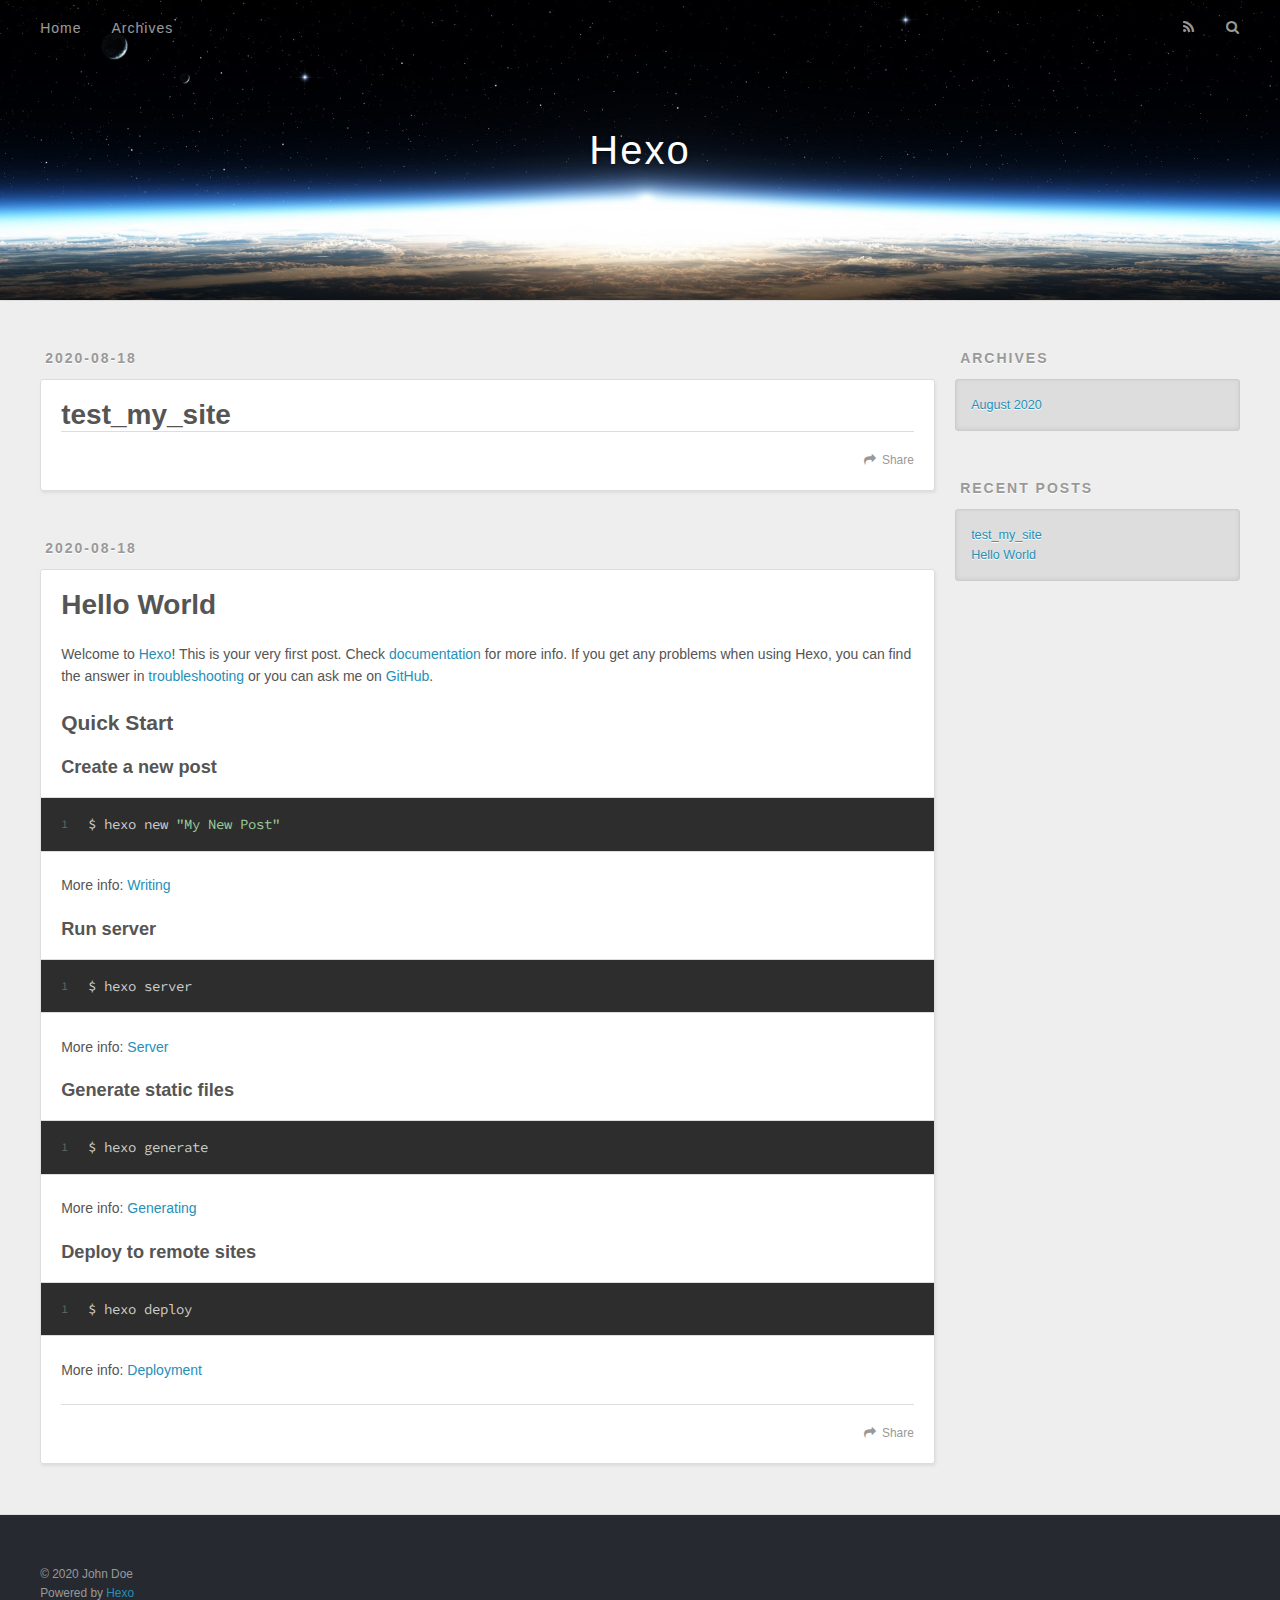
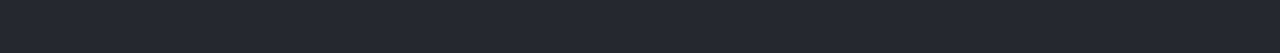
==== index.html @ 56a40fa6 "Site updated: 2020-08-18 09:01:57" ====
<!DOCTYPE html>
<html>
<head>
  <meta charset="utf-8">
  

  
  <title>Hexo</title>
  <meta name="viewport" content="width=device-width, initial-scale=1, maximum-scale=1">
  <meta property="og:type" content="website">
<meta property="og:title" content="Hexo">
<meta property="og:url" content="http://yoursite.com/index.html">
<meta property="og:site_name" content="Hexo">
<meta property="og:locale" content="en_US">
<meta property="article:author" content="John Doe">
<meta name="twitter:card" content="summary">
  
    <link rel="alternate" href="/atom.xml" title="Hexo" type="application/atom+xml">
  
  
    <link rel="icon" href="/favicon.png">
  
  
    <link href="//fonts.googleapis.com/css?family=Source+Code+Pro" rel="stylesheet" type="text/css">
  
  
<link rel="stylesheet" href="/css/style.css">

<meta name="generator" content="Hexo 5.0.2"></head>

<body>
  <div id="container">
    <div id="wrap">
      <header id="header">
  <div id="banner"></div>
  <div id="header-outer" class="outer">
    <div id="header-title" class="inner">
      <h1 id="logo-wrap">
        <a href="/" id="logo">Hexo</a>
      </h1>
      
    </div>
    <div id="header-inner" class="inner">
      <nav id="main-nav">
        <a id="main-nav-toggle" class="nav-icon"></a>
        
          <a class="main-nav-link" href="/">Home</a>
        
          <a class="main-nav-link" href="/archives">Archives</a>
        
      </nav>
      <nav id="sub-nav">
        
          <a id="nav-rss-link" class="nav-icon" href="/atom.xml" title="RSS Feed"></a>
        
        <a id="nav-search-btn" class="nav-icon" title="Search"></a>
      </nav>
      <div id="search-form-wrap">
        <form action="//google.com/search" method="get" accept-charset="UTF-8" class="search-form"><input type="search" name="q" class="search-form-input" placeholder="Search"><button type="submit" class="search-form-submit">&#xF002;</button><input type="hidden" name="sitesearch" value="http://yoursite.com"></form>
      </div>
    </div>
  </div>
</header>
      <div class="outer">
        <section id="main">
  
    <article id="post-test-my-site" class="article article-type-post" itemscope itemprop="blogPost">
  <div class="article-meta">
    <a href="/2020/08/18/test-my-site/" class="article-date">
  <time datetime="2020-08-17T16:52:17.000Z" itemprop="datePublished">2020-08-18</time>
</a>
    
  </div>
  <div class="article-inner">
    
    
      <header class="article-header">
        
  
    <h1 itemprop="name">
      <a class="article-title" href="/2020/08/18/test-my-site/">test_my_site</a>
    </h1>
  

      </header>
    
    <div class="article-entry" itemprop="articleBody">
      
        
      
    </div>
    <footer class="article-footer">
      <a data-url="http://yoursite.com/2020/08/18/test-my-site/" data-id="ckdyrajjq0001vknp0ozodq0y" class="article-share-link">Share</a>
      
      
    </footer>
  </div>
  
</article>


  
    <article id="post-hello-world" class="article article-type-post" itemscope itemprop="blogPost">
  <div class="article-meta">
    <a href="/2020/08/18/hello-world/" class="article-date">
  <time datetime="2020-08-17T16:49:00.202Z" itemprop="datePublished">2020-08-18</time>
</a>
    
  </div>
  <div class="article-inner">
    
    
      <header class="article-header">
        
  
    <h1 itemprop="name">
      <a class="article-title" href="/2020/08/18/hello-world/">Hello World</a>
    </h1>
  

      </header>
    
    <div class="article-entry" itemprop="articleBody">
      
        <p>Welcome to <a target="_blank" rel="noopener" href="https://hexo.io/">Hexo</a>! This is your very first post. Check <a target="_blank" rel="noopener" href="https://hexo.io/docs/">documentation</a> for more info. If you get any problems when using Hexo, you can find the answer in <a target="_blank" rel="noopener" href="https://hexo.io/docs/troubleshooting.html">troubleshooting</a> or you can ask me on <a target="_blank" rel="noopener" href="https://github.com/hexojs/hexo/issues">GitHub</a>.</p>
<h2 id="Quick-Start"><a href="#Quick-Start" class="headerlink" title="Quick Start"></a>Quick Start</h2><h3 id="Create-a-new-post"><a href="#Create-a-new-post" class="headerlink" title="Create a new post"></a>Create a new post</h3><figure class="highlight bash"><table><tr><td class="gutter"><pre><span class="line">1</span><br></pre></td><td class="code"><pre><span class="line">$ hexo new <span class="string">&quot;My New Post&quot;</span></span><br></pre></td></tr></table></figure>

<p>More info: <a target="_blank" rel="noopener" href="https://hexo.io/docs/writing.html">Writing</a></p>
<h3 id="Run-server"><a href="#Run-server" class="headerlink" title="Run server"></a>Run server</h3><figure class="highlight bash"><table><tr><td class="gutter"><pre><span class="line">1</span><br></pre></td><td class="code"><pre><span class="line">$ hexo server</span><br></pre></td></tr></table></figure>

<p>More info: <a target="_blank" rel="noopener" href="https://hexo.io/docs/server.html">Server</a></p>
<h3 id="Generate-static-files"><a href="#Generate-static-files" class="headerlink" title="Generate static files"></a>Generate static files</h3><figure class="highlight bash"><table><tr><td class="gutter"><pre><span class="line">1</span><br></pre></td><td class="code"><pre><span class="line">$ hexo generate</span><br></pre></td></tr></table></figure>

<p>More info: <a target="_blank" rel="noopener" href="https://hexo.io/docs/generating.html">Generating</a></p>
<h3 id="Deploy-to-remote-sites"><a href="#Deploy-to-remote-sites" class="headerlink" title="Deploy to remote sites"></a>Deploy to remote sites</h3><figure class="highlight bash"><table><tr><td class="gutter"><pre><span class="line">1</span><br></pre></td><td class="code"><pre><span class="line">$ hexo deploy</span><br></pre></td></tr></table></figure>

<p>More info: <a target="_blank" rel="noopener" href="https://hexo.io/docs/one-command-deployment.html">Deployment</a></p>

      
    </div>
    <footer class="article-footer">
      <a data-url="http://yoursite.com/2020/08/18/hello-world/" data-id="ckdyrajjk0000vknp43fp59d4" class="article-share-link">Share</a>
      
      
    </footer>
  </div>
  
</article>


  


</section>
        
          <aside id="sidebar">
  
    

  
    

  
    
  
    
  <div class="widget-wrap">
    <h3 class="widget-title">Archives</h3>
    <div class="widget">
      <ul class="archive-list"><li class="archive-list-item"><a class="archive-list-link" href="/archives/2020/08/">August 2020</a></li></ul>
    </div>
  </div>


  
    
  <div class="widget-wrap">
    <h3 class="widget-title">Recent Posts</h3>
    <div class="widget">
      <ul>
        
          <li>
            <a href="/2020/08/18/test-my-site/">test_my_site</a>
          </li>
        
          <li>
            <a href="/2020/08/18/hello-world/">Hello World</a>
          </li>
        
      </ul>
    </div>
  </div>

  
</aside>
        
      </div>
      <footer id="footer">
  
  <div class="outer">
    <div id="footer-info" class="inner">
      &copy; 2020 John Doe<br>
      Powered by <a href="http://hexo.io/" target="_blank">Hexo</a>
    </div>
  </div>
</footer>
    </div>
    <nav id="mobile-nav">
  
    <a href="/" class="mobile-nav-link">Home</a>
  
    <a href="/archives" class="mobile-nav-link">Archives</a>
  
</nav>
    

<script src="//ajax.googleapis.com/ajax/libs/jquery/2.0.3/jquery.min.js"></script>


  
<link rel="stylesheet" href="/fancybox/jquery.fancybox.css">

  
<script src="/fancybox/jquery.fancybox.pack.js"></script>




<script src="/js/script.js"></script>




  </div>
</body>
</html>
---- css/style.css ----
body {
  width: 100%;
}
body:before,
body:after {
  content: "";
  display: table;
}
body:after {
  clear: both;
}
html,
body,
div,
span,
applet,
object,
iframe,
h1,
h2,
h3,
h4,
h5,
h6,
p,
blockquote,
pre,
a,
abbr,
acronym,
address,
big,
cite,
code,
del,
dfn,
em,
img,
ins,
kbd,
q,
s,
samp,
small,
strike,
strong,
sub,
sup,
tt,
var,
dl,
dt,
dd,
ol,
ul,
li,
fieldset,
form,
label,
legend,
table,
caption,
tbody,
tfoot,
thead,
tr,
th,
td {
  margin: 0;
  padding: 0;
  border: 0;
  outline: 0;
  font-weight: inherit;
  font-style: inherit;
  font-family: inherit;
  font-size: 100%;
  vertical-align: baseline;
}
body {
  line-height: 1;
  color: #000;
  background: #fff;
}
ol,
ul {
  list-style: none;
}
table {
  border-collapse: separate;
  border-spacing: 0;
  vertical-align: middle;
}
caption,
th,
td {
  text-align: left;
  font-weight: normal;
  vertical-align: middle;
}
a img {
  border: none;
}
input,
button {
  margin: 0;
  padding: 0;
}
input::-moz-focus-inner,
button::-moz-focus-inner {
  border: 0;
  padding: 0;
}
@font-face {
  font-family: FontAwesome;
  font-style: normal;
  font-weight: normal;
  src: url("fonts/fontawesome-webfont.eot?v=#4.0.3");
  src: url("fonts/fontawesome-webfont.eot?#iefix&v=#4.0.3") format("embedded-opentype"), url("fonts/fontawesome-webfont.woff?v=#4.0.3") format("woff"), url("fonts/fontawesome-webfont.ttf?v=#4.0.3") format("truetype"), url("fonts/fontawesome-webfont.svg#fontawesomeregular?v=#4.0.3") format("svg");
}
html,
body,
#container {
  height: 100%;
}
body {
  background: #eee;
  font: 14px -apple-system, BlinkMacSystemFont, "Segoe UI", "Roboto", "Oxygen", "Ubuntu", "Cantarell", "Fira Sans", "Droid Sans", "Helvetica Neue", sans-serif;
  -webkit-text-size-adjust: 100%;
}
.outer {
  max-width: 1220px;
  margin: 0 auto;
  padding: 0 20px;
}
.outer:before,
.outer:after {
  content: "";
  display: table;
}
.outer:after {
  clear: both;
}
.inner {
  display: inline;
  float: left;
  width: 98.33333333333333%;
  margin: 0 0.833333333333333%;
}
.left,
.alignleft {
  float: left;
}
.right,
.alignright {
  float: right;
}
.clear {
  clear: both;
}
#container {
  position: relative;
}
.mobile-nav-on {
  overflow: hidden;
}
#wrap {
  height: 100%;
  width: 100%;
  position: absolute;
  top: 0;
  left: 0;
  -webkit-transition: 0.2s ease-out;
  -moz-transition: 0.2s ease-out;
  -ms-transition: 0.2s ease-out;
  transition: 0.2s ease-out;
  z-index: 1;
  background: #eee;
}
.mobile-nav-on #wrap {
  left: 280px;
}
@media screen and (min-width: 768px) {
  #main {
    display: inline;
    float: left;
    width: 73.33333333333333%;
    margin: 0 0.833333333333333%;
  }
}
.article-date,
.article-category-link,
.archive-year,
.widget-title {
  text-decoration: none;
  text-transform: uppercase;
  letter-spacing: 2px;
  color: #999;
  margin-bottom: 1em;
  margin-left: 5px;
  line-height: 1em;
  text-shadow: 0 1px #fff;
  font-weight: bold;
}
.article-inner,
.archive-article-inner {
  background: #fff;
  -webkit-box-shadow: 1px 2px 3px #ddd;
  box-shadow: 1px 2px 3px #ddd;
  border: 1px solid #ddd;
  border-radius: 3px;
}
.article-entry h1,
.widget h1 {
  font-size: 2em;
}
.article-entry h2,
.widget h2 {
  font-size: 1.5em;
}
.article-entry h3,
.widget h3 {
  font-size: 1.3em;
}
.article-entry h4,
.widget h4 {
  font-size: 1.2em;
}
.article-entry h5,
.widget h5 {
  font-size: 1em;
}
.article-entry h6,
.widget h6 {
  font-size: 1em;
  color: #999;
}
.article-entry hr,
.widget hr {
  border: 1px dashed #ddd;
}
.article-entry strong,
.widget strong {
  font-weight: bold;
}
.article-entry em,
.widget em,
.article-entry cite,
.widget cite {
  font-style: italic;
}
.article-entry sup,
.widget sup,
.article-entry sub,
.widget sub {
  font-size: 0.75em;
  line-height: 0;
  position: relative;
  vertical-align: baseline;
}
.article-entry sup,
.widget sup {
  top: -0.5em;
}
.article-entry sub,
.widget sub {
  bottom: -0.2em;
}
.article-entry small,
.widget small {
  font-size: 0.85em;
}
.article-entry acronym,
.widget acronym,
.article-entry abbr,
.widget abbr {
  border-bottom: 1px dotted;
}
.article-entry ul,
.widget ul,
.article-entry ol,
.widget ol,
.article-entry dl,
.widget dl {
  margin: 0 20px;
  line-height: 1.6em;
}
.article-entry ul ul,
.widget ul ul,
.article-entry ol ul,
.widget ol ul,
.article-entry ul ol,
.widget ul ol,
.article-entry ol ol,
.widget ol ol {
  margin-top: 0;
  margin-bottom: 0;
}
.article-entry ul,
.widget ul {
  list-style: disc;
}
.article-entry ol,
.widget ol {
  list-style: decimal;
}
.article-entry dt,
.widget dt {
  font-weight: bold;
}
#header {
  height: 300px;
  position: relative;
  border-bottom: 1px solid #ddd;
}
#header:before,
#header:after {
  content: "";
  position: absolute;
  left: 0;
  right: 0;
  height: 40px;
}
#header:before {
  top: 0;
  background: -webkit-linear-gradient(rgba(0,0,0,0.2), transparent);
  background: -moz-linear-gradient(rgba(0,0,0,0.2), transparent);
  background: -ms-linear-gradient(rgba(0,0,0,0.2), transparent);
  background: linear-gradient(rgba(0,0,0,0.2), transparent);
}
#header:after {
  bottom: 0;
  background: -webkit-linear-gradient(transparent, rgba(0,0,0,0.2));
  background: -moz-linear-gradient(transparent, rgba(0,0,0,0.2));
  background: -ms-linear-gradient(transparent, rgba(0,0,0,0.2));
  background: linear-gradient(transparent, rgba(0,0,0,0.2));
}
#header-outer {
  height: 100%;
  position: relative;
}
#header-inner {
  position: relative;
  overflow: hidden;
}
#banner {
  position: absolute;
  top: 0;
  left: 0;
  width: 100%;
  height: 100%;
  background: url("images/banner.jpg") center #000;
  -webkit-background-size: cover;
  -moz-background-size: cover;
  background-size: cover;
  z-index: -1;
}
#header-title {
  text-align: center;
  height: 40px;
  position: absolute;
  top: 50%;
  left: 0;
  margin-top: -20px;
}
#logo,
#subtitle {
  text-decoration: none;
  color: #fff;
  font-weight: 300;
  text-shadow: 0 1px 4px rgba(0,0,0,0.3);
}
#logo {
  font-size: 40px;
  line-height: 40px;
  letter-spacing: 2px;
}
#subtitle {
  font-size: 16px;
  line-height: 16px;
  letter-spacing: 1px;
}
#subtitle-wrap {
  margin-top: 16px;
}
#main-nav {
  float: left;
  margin-left: -15px;
}
.nav-icon,
.main-nav-link {
  float: left;
  color: #fff;
  opacity: 0.6;
  text-decoration: none;
  text-shadow: 0 1px rgba(0,0,0,0.2);
  -webkit-transition: opacity 0.2s;
  -moz-transition: opacity 0.2s;
  -ms-transition: opacity 0.2s;
  transition: opacity 0.2s;
  display: block;
  padding: 20px 15px;
}
.nav-icon:hover,
.main-nav-link:hover {
  opacity: 1;
}
.nav-icon {
  font-family: FontAwesome;
  text-align: center;
  font-size: 14px;
  width: 14px;
  height: 14px;
  padding: 20px 15px;
  position: relative;
  cursor: pointer;
}
.main-nav-link {
  font-weight: 300;
  letter-spacing: 1px;
}
@media screen and (max-width: 479px) {
  .main-nav-link {
    display: none;
  }
}
#main-nav-toggle {
  display: none;
}
#main-nav-toggle:before {
  content: "\f0c9";
}
@media screen and (max-width: 479px) {
  #main-nav-toggle {
    display: block;
  }
}
#sub-nav {
  float: right;
  margin-right: -15px;
}
#nav-rss-link:before {
  content: "\f09e";
}
#nav-search-btn:before {
  content: "\f002";
}
#search-form-wrap {
  position: absolute;
  top: 15px;
  width: 150px;
  height: 30px;
  right: -150px;
  opacity: 0;
  -webkit-transition: 0.2s ease-out;
  -moz-transition: 0.2s ease-out;
  -ms-transition: 0.2s ease-out;
  transition: 0.2s ease-out;
}
#search-form-wrap.on {
  opacity: 1;
  right: 0;
}
@media screen and (max-width: 479px) {
  #search-form-wrap {
    width: 100%;
    right: -100%;
  }
}
.search-form {
  position: absolute;
  top: 0;
  left: 0;
  right: 0;
  background: #fff;
  padding: 5px 15px;
  border-radius: 15px;
  -webkit-box-shadow: 0 0 10px rgba(0,0,0,0.3);
  box-shadow: 0 0 10px rgba(0,0,0,0.3);
}
.search-form-input {
  border: none;
  background: none;
  color: #555;
  width: 100%;
  font: 13px -apple-system, BlinkMacSystemFont, "Segoe UI", "Roboto", "Oxygen", "Ubuntu", "Cantarell", "Fira Sans", "Droid Sans", "Helvetica Neue", sans-serif;
  outline: none;
}
.search-form-input::-webkit-search-results-decoration,
.search-form-input::-webkit-search-cancel-button {
  -webkit-appearance: none;
}
.search-form-submit {
  position: absolute;
  top: 50%;
  right: 10px;
  margin-top: -7px;
  font: 13px FontAwesome;
  border: none;
  background: none;
  color: #bbb;
  cursor: pointer;
}
.search-form-submit:hover,
.search-form-submit:focus {
  color: #777;
}
.article {
  margin: 50px 0;
}
.article-inner {
  overflow: hidden;
}
.article-meta:before,
.article-meta:after {
  content: "";
  display: table;
}
.article-meta:after {
  clear: both;
}
.article-date {
  float: left;
}
.article-category {
  float: left;
  line-height: 1em;
  color: #ccc;
  text-shadow: 0 1px #fff;
  margin-left: 8px;
}
.article-category:before {
  content: "\2022";
}
.article-category-link {
  margin: 0 12px 1em;
}
.article-header {
  padding: 20px 20px 0;
}
.article-title {
  text-decoration: none;
  font-size: 2em;
  font-weight: bold;
  color: #555;
  line-height: 1.1em;
  -webkit-transition: color 0.2s;
  -moz-transition: color 0.2s;
  -ms-transition: color 0.2s;
  transition: color 0.2s;
}
a.article-title:hover {
  color: #258fb8;
}
.article-entry {
  color: #555;
  padding: 0 20px;
}
.article-entry:before,
.article-entry:after {
  content: "";
  display: table;
}
.article-entry:after {
  clear: both;
}
.article-entry p,
.article-entry table {
  line-height: 1.6em;
  margin: 1.6em 0;
}
.article-entry h1,
.article-entry h2,
.article-entry h3,
.article-entry h4,
.article-entry h5,
.article-entry h6 {
  font-weight: bold;
}
.article-entry h1,
.article-entry h2,
.article-entry h3,
.article-entry h4,
.article-entry h5,
.article-entry h6 {
  line-height: 1.1em;
  margin: 1.1em 0;
}
.article-entry a {
  color: #258fb8;
  text-decoration: none;
}
.article-entry a:hover {
  text-decoration: underline;
}
.article-entry ul,
.article-entry ol,
.article-entry dl {
  margin-top: 1.6em;
  margin-bottom: 1.6em;
}
.article-entry img,
.article-entry video {
  max-width: 100%;
  height: auto;
  display: block;
  margin: auto;
}
.article-entry iframe {
  border: none;
}
.article-entry table {
  width: 100%;
  border-collapse: collapse;
  border-spacing: 0;
}
.article-entry th {
  font-weight: bold;
  border-bottom: 3px solid #ddd;
  padding-bottom: 0.5em;
}
.article-entry td {
  border-bottom: 1px solid #ddd;
  padding: 10px 0;
}
.article-entry blockquote {
  font-family: Georgia, "Times New Roman", serif;
  font-size: 1.4em;
  margin: 1.6em 20px;
  text-align: center;
}
.article-entry blockquote footer {
  font-size: 14px;
  margin: 1.6em 0;
  font-family: -apple-system, BlinkMacSystemFont, "Segoe UI", "Roboto", "Oxygen", "Ubuntu", "Cantarell", "Fira Sans", "Droid Sans", "Helvetica Neue", sans-serif;
}
.article-entry blockquote footer cite:before {
  content: "—";
  padding: 0 0.5em;
}
.article-entry .pullquote {
  text-align: left;
  width: 45%;
  margin: 0;
}
.article-entry .pullquote.left {
  margin-left: 0.5em;
  margin-right: 1em;
}
.article-entry .pullquote.right {
  margin-right: 0.5em;
  margin-left: 1em;
}
.article-entry .caption {
  color: #999;
  display: block;
  font-size: 0.9em;
  margin-top: 0.5em;
  position: relative;
  text-align: center;
}
.article-entry .video-container {
  position: relative;
  padding-top: 56.25%;
  height: 0;
  overflow: hidden;
}
.article-entry .video-container iframe,
.article-entry .video-container object,
.article-entry .video-container embed {
  position: absolute;
  top: 0;
  left: 0;
  width: 100%;
  height: 100%;
  margin-top: 0;
}
.article-more-link a {
  display: inline-block;
  line-height: 1em;
  padding: 6px 15px;
  border-radius: 15px;
  background: #eee;
  color: #999;
  text-shadow: 0 1px #fff;
  text-decoration: none;
}
.article-more-link a:hover {
  background: #258fb8;
  color: #fff;
  text-decoration: none;
  text-shadow: 0 1px #1e7293;
}
.article-footer {
  font-size: 0.85em;
  line-height: 1.6em;
  border-top: 1px solid #ddd;
  padding-top: 1.6em;
  margin: 0 20px 20px;
}
.article-footer:before,
.article-footer:after {
  content: "";
  display: table;
}
.article-footer:after {
  clear: both;
}
.article-footer a {
  color: #999;
  text-decoration: none;
}
.article-footer a:hover {
  color: #555;
}
.article-tag-list-item {
  float: left;
  margin-right: 10px;
}
.article-tag-list-link:before {
  content: "#";
}
.article-comment-link {
  float: right;
}
.article-comment-link:before {
  content: "\f075";
  font-family: FontAwesome;
  padding-right: 8px;
}
.article-share-link {
  cursor: pointer;
  float: right;
  margin-left: 20px;
}
.article-share-link:before {
  content: "\f064";
  font-family: FontAwesome;
  padding-right: 6px;
}
#article-nav {
  position: relative;
}
#article-nav:before,
#article-nav:after {
  content: "";
  display: table;
}
#article-nav:after {
  clear: both;
}
@media screen and (min-width: 768px) {
  #article-nav {
    margin: 50px 0;
  }
  #article-nav:before {
    width: 8px;
    height: 8px;
    position: absolute;
    top: 50%;
    left: 50%;
    margin-top: -4px;
    margin-left: -4px;
    content: "";
    border-radius: 50%;
    background: #ddd;
    -webkit-box-shadow: 0 1px 2px #fff;
    box-shadow: 0 1px 2px #fff;
  }
}
.article-nav-link-wrap {
  text-decoration: none;
  text-shadow: 0 1px #fff;
  color: #999;
  -webkit-box-sizing: border-box;
  -moz-box-sizing: border-box;
  box-sizing: border-box;
  margin-top: 50px;
  text-align: center;
  display: block;
}
.article-nav-link-wrap:hover {
  color: #555;
}
@media screen and (min-width: 768px) {
  .article-nav-link-wrap {
    width: 50%;
    margin-top: 0;
  }
}
@media screen and (min-width: 768px) {
  #article-nav-newer {
    float: left;
    text-align: right;
    padding-right: 20px;
  }
}
@media screen and (min-width: 768px) {
  #article-nav-older {
    float: right;
    text-align: left;
    padding-left: 20px;
  }
}
.article-nav-caption {
  text-transform: uppercase;
  letter-spacing: 2px;
  color: #ddd;
  line-height: 1em;
  font-weight: bold;
}
#article-nav-newer .article-nav-caption {
  margin-right: -2px;
}
.article-nav-title {
  font-size: 0.85em;
  line-height: 1.6em;
  margin-top: 0.5em;
}
.article-share-box {
  position: absolute;
  display: none;
  background: #fff;
  -webkit-box-shadow: 1px 2px 10px rgba(0,0,0,0.2);
  box-shadow: 1px 2px 10px rgba(0,0,0,0.2);
  border-radius: 3px;
  margin-left: -145px;
  overflow: hidden;
  z-index: 1;
}
.article-share-box.on {
  display: block;
}
.article-share-input {
  width: 100%;
  background: none;
  -webkit-box-sizing: border-box;
  -moz-box-sizing: border-box;
  box-sizing: border-box;
  font: 14px -apple-system, BlinkMacSystemFont, "Segoe UI", "Roboto", "Oxygen", "Ubuntu", "Cantarell", "Fira Sans", "Droid Sans", "Helvetica Neue", sans-serif;
  padding: 0 15px;
  color: #555;
  outline: none;
  border: 1px solid #ddd;
  border-radius: 3px 3px 0 0;
  height: 36px;
  line-height: 36px;
}
.article-share-links {
  background: #eee;
}
.article-share-links:before,
.article-share-links:after {
  content: "";
  display: table;
}
.article-share-links:after {
  clear: both;
}
.article-share-twitter,
.article-share-facebook,
.article-share-pinterest,
.article-share-google {
  width: 50px;
  height: 36px;
  display: block;
  float: left;
  position: relative;
  color: #999;
  text-shadow: 0 1px #fff;
}
.article-share-twitter:before,
.article-share-facebook:before,
.article-share-pinterest:before,
.article-share-google:before {
  font-size: 20px;
  font-family: FontAwesome;
  width: 20px;
  height: 20px;
  position: absolute;
  top: 50%;
  left: 50%;
  margin-top: -10px;
  margin-left: -10px;
  text-align: center;
}
.article-share-twitter:hover,
.article-share-facebook:hover,
.article-share-pinterest:hover,
.article-share-google:hover {
  color: #fff;
}
.article-share-twitter:before {
  content: "\f099";
}
.article-share-twitter:hover {
  background: #00aced;
  text-shadow: 0 1px #008abe;
}
.article-share-facebook:before {
  content: "\f09a";
}
.article-share-facebook:hover {
  background: #3b5998;
  text-shadow: 0 1px #2f477a;
}
.article-share-pinterest:before {
  content: "\f0d2";
}
.article-share-pinterest:hover {
  background: #cb2027;
  text-shadow: 0 1px #a21a1f;
}
.article-share-google:before {
  content: "\f0d5";
}
.article-share-google:hover {
  background: #dd4b39;
  text-shadow: 0 1px #be3221;
}
.article-gallery {
  background: #000;
  position: relative;
}
.article-gallery-photos {
  position: relative;
  overflow: hidden;
}
.article-gallery-img {
  display: none;
  max-width: 100%;
}
.article-gallery-img:first-child {
  display: block;
}
.article-gallery-img.loaded {
  position: absolute;
  display: block;
}
.article-gallery-img img {
  display: block;
  max-width: 100%;
  margin: 0 auto;
}
#comments {
  background: #fff;
  -webkit-box-shadow: 1px 2px 3px #ddd;
  box-shadow: 1px 2px 3px #ddd;
  padding: 20px;
  border: 1px solid #ddd;
  border-radius: 3px;
  margin: 50px 0;
}
#comments a {
  color: #258fb8;
}
.archives-wrap {
  margin: 50px 0;
}
.archives:before,
.archives:after {
  content: "";
  display: table;
}
.archives:after {
  clear: both;
}
.archive-year-wrap {
  margin-bottom: 1em;
}
.archives {
  -webkit-column-gap: 10px;
  -moz-column-gap: 10px;
  column-gap: 10px;
}
@media screen and (min-width: 480px) and (max-width: 767px) {
  .archives {
    -webkit-column-count: 2;
    -moz-column-count: 2;
    column-count: 2;
  }
}
@media screen and (min-width: 768px) {
  .archives {
    -webkit-column-count: 3;
    -moz-column-count: 3;
    column-count: 3;
  }
}
.archive-article {
  -webkit-column-break-inside: avoid;
  page-break-inside: avoid;
  overflow: hidden;
  break-inside: avoid-column;
}
.archive-article-inner {
  padding: 10px;
  margin-bottom: 15px;
}
.archive-article-title {
  text-decoration: none;
  font-weight: bold;
  color: #555;
  -webkit-transition: color 0.2s;
  -moz-transition: color 0.2s;
  -ms-transition: color 0.2s;
  transition: color 0.2s;
  line-height: 1.6em;
}
.archive-article-title:hover {
  color: #258fb8;
}
.archive-article-footer {
  margin-top: 1em;
}
.archive-article-date {
  color: #999;
  text-decoration: none;
  font-size: 0.85em;
  line-height: 1em;
  margin-bottom: 0.5em;
  display: block;
}
#page-nav {
  margin: 50px auto;
  background: #fff;
  -webkit-box-shadow: 1px 2px 3px #ddd;
  box-shadow: 1px 2px 3px #ddd;
  border: 1px solid #ddd;
  border-radius: 3px;
  text-align: center;
  color: #999;
  overflow: hidden;
}
#page-nav:before,
#page-nav:after {
  content: "";
  display: table;
}
#page-nav:after {
  clear: both;
}
#page-nav a,
#page-nav span {
  padding: 10px 20px;
  line-height: 1;
  height: 2ex;
}
#page-nav a {
  color: #999;
  text-decoration: none;
}
#page-nav a:hover {
  background: #999;
  color: #fff;
}
#page-nav .prev {
  float: left;
}
#page-nav .next {
  float: right;
}
#page-nav .page-number {
  display: inline-block;
}
@media screen and (max-width: 479px) {
  #page-nav .page-number {
    display: none;
  }
}
#page-nav .current {
  color: #555;
  font-weight: bold;
}
#page-nav .space {
  color: #ddd;
}
#footer {
  background: #262a30;
  padding: 50px 0;
  border-top: 1px solid #ddd;
  color: #999;
}
#footer a {
  color: #258fb8;
  text-decoration: none;
}
#footer a:hover {
  text-decoration: underline;
}
#footer-info {
  line-height: 1.6em;
  font-size: 0.85em;
}
.article-entry pre,
.article-entry .highlight {
  background: #2d2d2d;
  margin: 0 -20px;
  padding: 15px 20px;
  border-style: solid;
  border-color: #ddd;
  border-width: 1px 0;
  overflow: auto;
  color: #ccc;
  line-height: 22.400000000000002px;
}
.article-entry .highlight .gutter pre,
.article-entry .gist .gist-file .gist-data .line-numbers {
  color: #666;
  font-size: 0.85em;
}
.article-entry pre,
.article-entry code {
  font-family: "Source Code Pro", Consolas, Monaco, Menlo, Consolas, monospace;
}
.article-entry code {
  background: #eee;
  text-shadow: 0 1px #fff;
  padding: 0 0.3em;
}
.article-entry pre code {
  background: none;
  text-shadow: none;
  padding: 0;
}
.article-entry .highlight pre {
  border: none;
  margin: 0;
  padding: 0;
}
.article-entry .highlight table {
  margin: 0;
  width: auto;
}
.article-entry .highlight td {
  border: none;
  padding: 0;
}
.article-entry .highlight figcaption {
  font-size: 0.85em;
  color: #999;
  line-height: 1em;
  margin-bottom: 1em;
}
.article-entry .highlight figcaption:before,
.article-entry .highlight figcaption:after {
  content: "";
  display: table;
}
.article-entry .highlight figcaption:after {
  clear: both;
}
.article-entry .highlight figcaption a {
  float: right;
}
.article-entry .highlight .gutter pre {
  text-align: right;
  padding-right: 20px;
}
.article-entry .highlight .line {
  height: 22.400000000000002px;
}
.article-entry .highlight .line.marked {
  background: #515151;
}
.article-entry .gist {
  margin: 0 -20px;
  border-style: solid;
  border-color: #ddd;
  border-width: 1px 0;
  background: #2d2d2d;
  padding: 15px 20px 15px 0;
}
.article-entry .gist .gist-file {
  border: none;
  font-family: "Source Code Pro", Consolas, Monaco, Menlo, Consolas, monospace;
  margin: 0;
}
.article-entry .gist .gist-file .gist-data {
  background: none;
  border: none;
}
.article-entry .gist .gist-file .gist-data .line-numbers {
  background: none;
  border: none;
  padding: 0 20px 0 0;
}
.article-entry .gist .gist-file .gist-data .line-data {
  padding: 0 !important;
}
.article-entry .gist .gist-file .highlight {
  margin: 0;
  padding: 0;
  border: none;
}
.article-entry .gist .gist-file .gist-meta {
  background: #2d2d2d;
  color: #999;
  font: 0.85em -apple-system, BlinkMacSystemFont, "Segoe UI", "Roboto", "Oxygen", "Ubuntu", "Cantarell", "Fira Sans", "Droid Sans", "Helvetica Neue", sans-serif;
  text-shadow: 0 0;
  padding: 0;
  margin-top: 1em;
  margin-left: 20px;
}
.article-entry .gist .gist-file .gist-meta a {
  color: #258fb8;
  font-weight: normal;
}
.article-entry .gist .gist-file .gist-meta a:hover {
  text-decoration: underline;
}
pre .comment,
pre .title {
  color: #999;
}
pre .variable,
pre .attribute,
pre .tag,
pre .regexp,
pre .ruby .constant,
pre .xml .tag .title,
pre .xml .pi,
pre .xml .doctype,
pre .html .doctype,
pre .css .id,
pre .css .class,
pre .css .pseudo {
  color: #f2777a;
}
pre .number,
pre .preprocessor,
pre .built_in,
pre .literal,
pre .params,
pre .constant {
  color: #f99157;
}
pre .class,
pre .ruby .class .title,
pre .css .rules .attribute {
  color: #9c9;
}
pre .string,
pre .value,
pre .inheritance,
pre .header,
pre .ruby .symbol,
pre .xml .cdata {
  color: #9c9;
}
pre .css .hexcolor {
  color: #6cc;
}
pre .function,
pre .python .decorator,
pre .python .title,
pre .ruby .function .title,
pre .ruby .title .keyword,
pre .perl .sub,
pre .javascript .title,
pre .coffeescript .title {
  color: #69c;
}
pre .keyword,
pre .javascript .function {
  color: #c9c;
}
@media screen and (max-width: 479px) {
  #mobile-nav {
    position: absolute;
    top: 0;
    left: 0;
    width: 280px;
    height: 100%;
    background: #191919;
    border-right: 1px solid #fff;
  }
}
@media screen and (max-width: 479px) {
  .mobile-nav-link {
    display: block;
    color: #999;
    text-decoration: none;
    padding: 15px 20px;
    font-weight: bold;
  }
  .mobile-nav-link:hover {
    color: #fff;
  }
}
@media screen and (min-width: 768px) {
  #sidebar {
    display: inline;
    float: left;
    width: 23.333333333333332%;
    margin: 0 0.833333333333333%;
  }
}
.widget-wrap {
  margin: 50px 0;
}
.widget {
  color: #777;
  text-shadow: 0 1px #fff;
  background: #ddd;
  -webkit-box-shadow: 0 -1px 4px #ccc inset;
  box-shadow: 0 -1px 4px #ccc inset;
  border: 1px solid #ccc;
  padding: 15px;
  border-radius: 3px;
}
.widget a {
  color: #258fb8;
  text-decoration: none;
}
.widget a:hover {
  text-decoration: underline;
}
.widget ul ul,
.widget ol ul,
.widget dl ul,
.widget ul ol,
.widget ol ol,
.widget dl ol,
.widget ul dl,
.widget ol dl,
.widget dl dl {
  margin-left: 15px;
  list-style: disc;
}
.widget {
  line-height: 1.6em;
  word-wrap: break-word;
  font-size: 0.9em;
}
.widget ul,
.widget ol {
  list-style: none;
  margin: 0;
}
.widget ul ul,
.widget ol ul,
.widget ul ol,
.widget ol ol {
  margin: 0 20px;
}
.widget ul ul,
.widget ol ul {
  list-style: disc;
}
.widget ul ol,
.widget ol ol {
  list-style: decimal;
}
.category-list-count,
.tag-list-count,
.archive-list-count {
  padding-left: 5px;
  color: #999;
  font-size: 0.85em;
}
.category-list-count:before,
.tag-list-count:before,
.archive-list-count:before {
  content: "(";
}
.category-list-count:after,
.tag-list-count:after,
.archive-list-count:after {
  content: ")";
}
.tagcloud a {
  margin-right: 5px;
  display: inline-block;
}
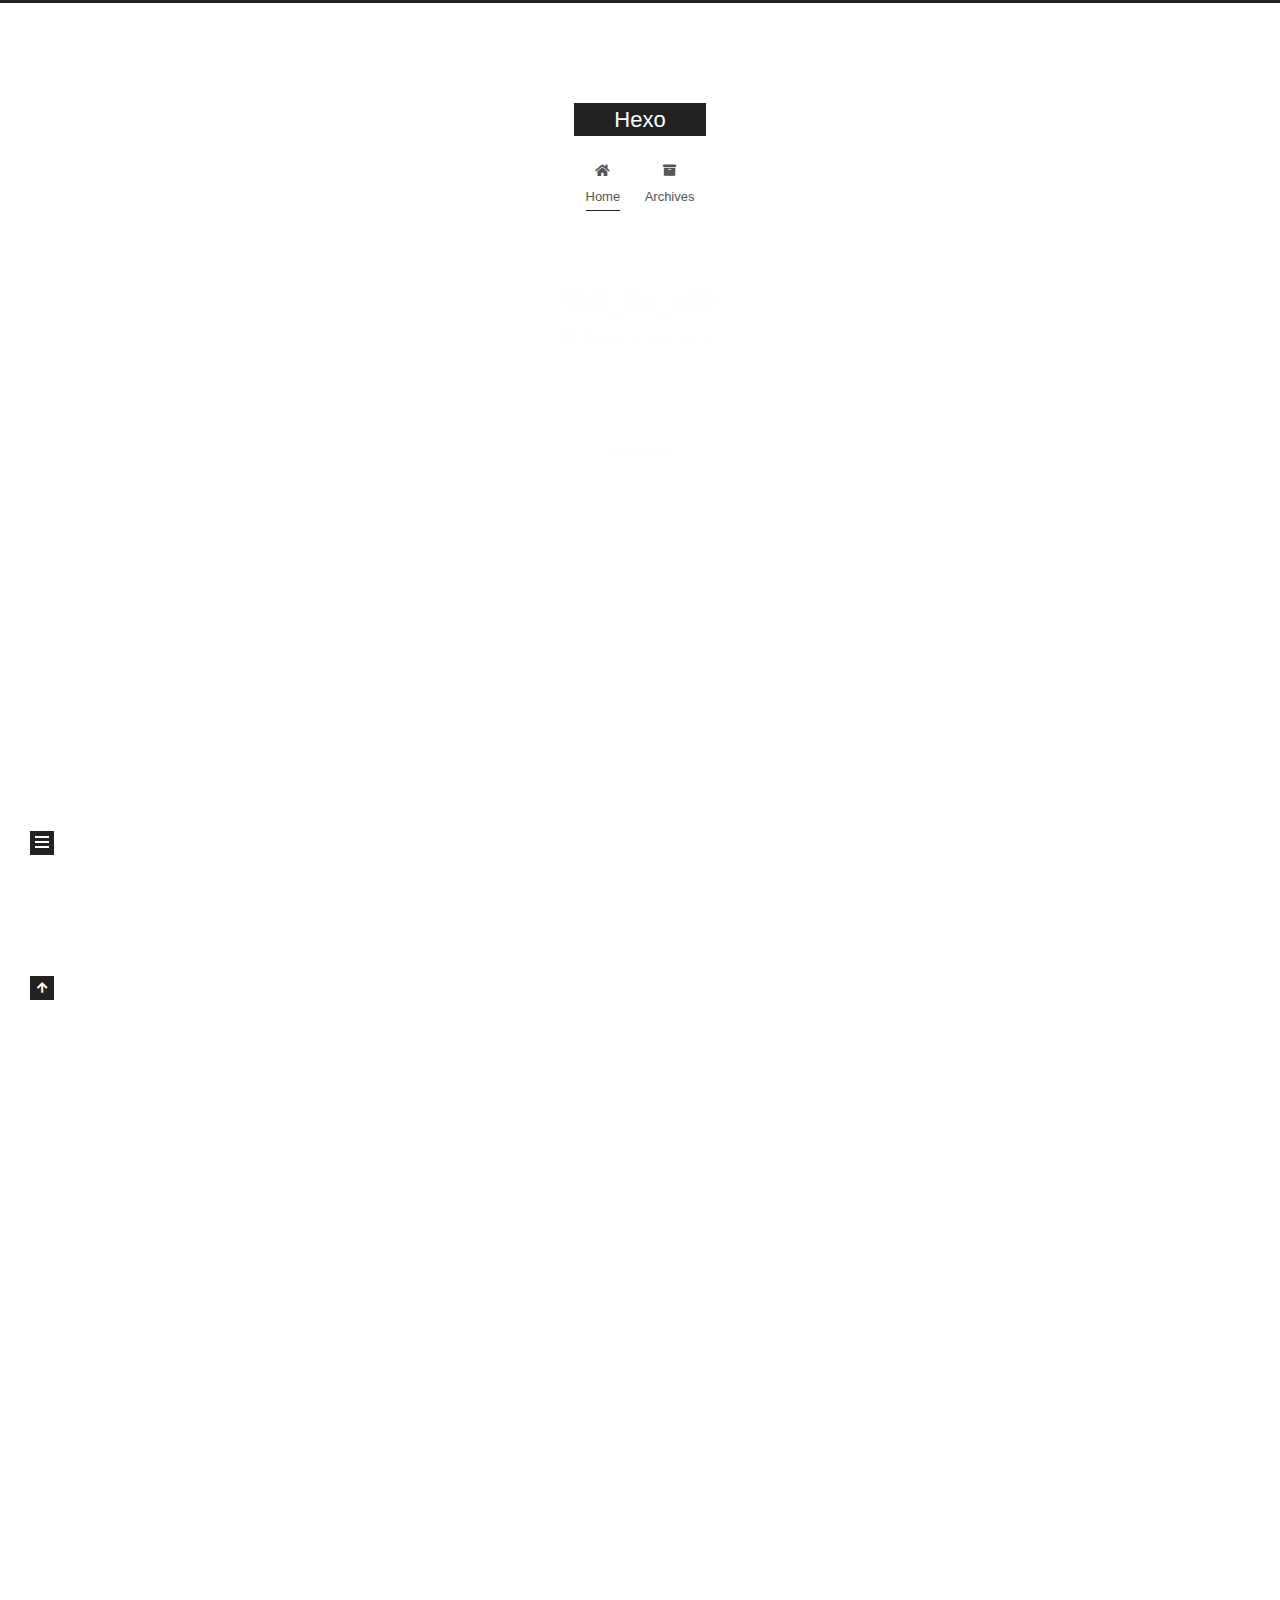
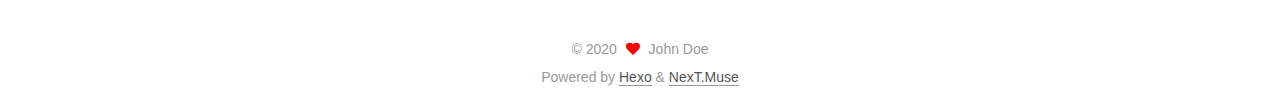
==== commit bdf77b17: "Site updated: 2020-08-18 10:40:05" ====
--- a/index.html
+++ b/index.html
@@ -1,12 +1,25 @@
 <!DOCTYPE html>
-<html>
+<html lang="en">
 <head>
-  <meta charset="utf-8">
-  
-
-  
-  <title>Hexo</title>
-  <meta name="viewport" content="width=device-width, initial-scale=1, maximum-scale=1">
+  <meta charset="UTF-8">
+<meta name="viewport" content="width=device-width, initial-scale=1, maximum-scale=2">
+<meta name="theme-color" content="#222">
+<meta name="generator" content="Hexo 5.0.2">
+  <link rel="apple-touch-icon" sizes="180x180" href="/images/apple-touch-icon-next.png">
+  <link rel="icon" type="image/png" sizes="32x32" href="/images/favicon-32x32-next.png">
+  <link rel="icon" type="image/png" sizes="16x16" href="/images/favicon-16x16-next.png">
+  <link rel="mask-icon" href="/images/logo.svg" color="#222">
+
+<link rel="stylesheet" href="/css/main.css">
+
+
+<link rel="stylesheet" href="/lib/font-awesome/css/all.min.css">
+
+<script id="hexo-configurations">
+    var NexT = window.NexT || {};
+    var CONFIG = {"hostname":"yoursite.com","root":"/","scheme":"Muse","version":"7.8.0","exturl":false,"sidebar":{"position":"left","display":"post","padding":18,"offset":12,"onmobile":false},"copycode":{"enable":false,"show_result":false,"style":null},"back2top":{"enable":true,"sidebar":false,"scrollpercent":false},"bookmark":{"enable":false,"color":"#222","save":"auto"},"fancybox":false,"mediumzoom":false,"lazyload":false,"pangu":false,"comments":{"style":"tabs","active":null,"storage":true,"lazyload":false,"nav":null},"algolia":{"hits":{"per_page":10},"labels":{"input_placeholder":"Search for Posts","hits_empty":"We didn't find any results for the search: ${query}","hits_stats":"${hits} results found in ${time} ms"}},"localsearch":{"enable":false,"trigger":"auto","top_n_per_article":1,"unescape":false,"preload":false},"motion":{"enable":true,"async":false,"transition":{"post_block":"fadeIn","post_header":"slideDownIn","post_body":"slideDownIn","coll_header":"slideLeftIn","sidebar":"slideUpIn"}}};
+  </script>
+
   <meta property="og:type" content="website">
 <meta property="og:title" content="Hexo">
 <meta property="og:url" content="http://yoursite.com/index.html">
@@ -14,115 +27,220 @@
 <meta property="og:locale" content="en_US">
 <meta property="article:author" content="John Doe">
 <meta name="twitter:card" content="summary">
-  
-    <link rel="alternate" href="/atom.xml" title="Hexo" type="application/atom+xml">
-  
-  
-    <link rel="icon" href="/favicon.png">
-  
-  
-    <link href="//fonts.googleapis.com/css?family=Source+Code+Pro" rel="stylesheet" type="text/css">
-  
-  
-<link rel="stylesheet" href="/css/style.css">
-
-<meta name="generator" content="Hexo 5.0.2"></head>
-
-<body>
-  <div id="container">
-    <div id="wrap">
-      <header id="header">
-  <div id="banner"></div>
-  <div id="header-outer" class="outer">
-    <div id="header-title" class="inner">
-      <h1 id="logo-wrap">
-        <a href="/" id="logo">Hexo</a>
-      </h1>
-      
+
+<link rel="canonical" href="http://yoursite.com/">
+
+
+<script id="page-configurations">
+  // https://hexo.io/docs/variables.html
+  CONFIG.page = {
+    sidebar: "",
+    isHome : true,
+    isPost : false,
+    lang   : 'en'
+  };
+</script>
+
+  <title>Hexo</title>
+  
+
+
+
+
+
+
+  <noscript>
+  <style>
+  .use-motion .brand,
+  .use-motion .menu-item,
+  .sidebar-inner,
+  .use-motion .post-block,
+  .use-motion .pagination,
+  .use-motion .comments,
+  .use-motion .post-header,
+  .use-motion .post-body,
+  .use-motion .collection-header { opacity: initial; }
+
+  .use-motion .site-title,
+  .use-motion .site-subtitle {
+    opacity: initial;
+    top: initial;
+  }
+
+  .use-motion .logo-line-before i { left: initial; }
+  .use-motion .logo-line-after i { right: initial; }
+  </style>
+</noscript>
+
+</head>
+
+<body itemscope itemtype="http://schema.org/WebPage">
+  <div class="container use-motion">
+    <div class="headband"></div>
+
+    <header class="header" itemscope itemtype="http://schema.org/WPHeader">
+      <div class="header-inner"><div class="site-brand-container">
+  <div class="site-nav-toggle">
+    <div class="toggle" aria-label="Toggle navigation bar">
+      <span class="toggle-line toggle-line-first"></span>
+      <span class="toggle-line toggle-line-middle"></span>
+      <span class="toggle-line toggle-line-last"></span>
     </div>
-    <div id="header-inner" class="inner">
-      <nav id="main-nav">
-        <a id="main-nav-toggle" class="nav-icon"></a>
-        
-          <a class="main-nav-link" href="/">Home</a>
-        
-          <a class="main-nav-link" href="/archives">Archives</a>
-        
-      </nav>
-      <nav id="sub-nav">
-        
-          <a id="nav-rss-link" class="nav-icon" href="/atom.xml" title="RSS Feed"></a>
-        
-        <a id="nav-search-btn" class="nav-icon" title="Search"></a>
-      </nav>
-      <div id="search-form-wrap">
-        <form action="//google.com/search" method="get" accept-charset="UTF-8" class="search-form"><input type="search" name="q" class="search-form-input" placeholder="Search"><button type="submit" class="search-form-submit">&#xF002;</button><input type="hidden" name="sitesearch" value="http://yoursite.com"></form>
-      </div>
+  </div>
+
+  <div class="site-meta">
+
+    <a href="/" class="brand" rel="start">
+      <span class="logo-line-before"><i></i></span>
+      <h1 class="site-title">Hexo</h1>
+      <span class="logo-line-after"><i></i></span>
+    </a>
+  </div>
+
+  <div class="site-nav-right">
+    <div class="toggle popup-trigger">
     </div>
   </div>
-</header>
-      <div class="outer">
-        <section id="main">
-  
-    <article id="post-test-my-site" class="article article-type-post" itemscope itemprop="blogPost">
-  <div class="article-meta">
-    <a href="/2020/08/18/test-my-site/" class="article-date">
-  <time datetime="2020-08-17T16:52:17.000Z" itemprop="datePublished">2020-08-18</time>
-</a>
-    
-  </div>
-  <div class="article-inner">
-    
-    
-      <header class="article-header">
-        
-  
-    <h1 itemprop="name">
-      <a class="article-title" href="/2020/08/18/test-my-site/">test_my_site</a>
-    </h1>
-  
-
+</div>
+
+
+
+
+<nav class="site-nav">
+  <ul id="menu" class="main-menu menu">
+        <li class="menu-item menu-item-home">
+
+    <a href="/" rel="section"><i class="fa fa-home fa-fw"></i>Home</a>
+
+  </li>
+        <li class="menu-item menu-item-archives">
+
+    <a href="/archives/" rel="section"><i class="fa fa-archive fa-fw"></i>Archives</a>
+
+  </li>
+  </ul>
+</nav>
+
+
+
+
+</div>
+    </header>
+
+    
+  <div class="back-to-top">
+    <i class="fa fa-arrow-up"></i>
+    <span>0%</span>
+  </div>
+
+
+    <main class="main">
+      <div class="main-inner">
+        <div class="content-wrap">
+          
+
+          <div class="content index posts-expand">
+            
+      
+  
+  
+  <article itemscope itemtype="http://schema.org/Article" class="post-block" lang="en">
+    <link itemprop="mainEntityOfPage" href="http://yoursite.com/2020/08/18/test-my-site/">
+
+    <span hidden itemprop="author" itemscope itemtype="http://schema.org/Person">
+      <meta itemprop="image" content="/images/avatar.gif">
+      <meta itemprop="name" content="John Doe">
+      <meta itemprop="description" content="">
+    </span>
+
+    <span hidden itemprop="publisher" itemscope itemtype="http://schema.org/Organization">
+      <meta itemprop="name" content="Hexo">
+    </span>
+      <header class="post-header">
+        <h2 class="post-title" itemprop="name headline">
+          
+            <a href="/2020/08/18/test-my-site/" class="post-title-link" itemprop="url">test_my_site</a>
+        </h2>
+
+        <div class="post-meta">
+            <span class="post-meta-item">
+              <span class="post-meta-item-icon">
+                <i class="far fa-calendar"></i>
+              </span>
+              <span class="post-meta-item-text">Posted on</span>
+
+              <time title="Created: 2020-08-18 00:52:17" itemprop="dateCreated datePublished" datetime="2020-08-18T00:52:17+08:00">2020-08-18</time>
+            </span>
+
+          
+
+        </div>
       </header>
-    
-    <div class="article-entry" itemprop="articleBody">
-      
-        
+
+    
+    
+    
+    <div class="post-body" itemprop="articleBody">
+
+      
+          
       
     </div>
-    <footer class="article-footer">
-      <a data-url="http://yoursite.com/2020/08/18/test-my-site/" data-id="ckdyrajjq0001vknp0ozodq0y" class="article-share-link">Share</a>
-      
-      
-    </footer>
-  </div>
-  
-</article>
-
-
-  
-    <article id="post-hello-world" class="article article-type-post" itemscope itemprop="blogPost">
-  <div class="article-meta">
-    <a href="/2020/08/18/hello-world/" class="article-date">
-  <time datetime="2020-08-17T16:49:00.202Z" itemprop="datePublished">2020-08-18</time>
-</a>
-    
-  </div>
-  <div class="article-inner">
-    
-    
-      <header class="article-header">
-        
-  
-    <h1 itemprop="name">
-      <a class="article-title" href="/2020/08/18/hello-world/">Hello World</a>
-    </h1>
-  
-
+
+    
+    
+    
+      <footer class="post-footer">
+        <div class="post-eof"></div>
+      </footer>
+  </article>
+  
+  
+  
+
+      
+  
+  
+  <article itemscope itemtype="http://schema.org/Article" class="post-block" lang="en">
+    <link itemprop="mainEntityOfPage" href="http://yoursite.com/2020/08/18/hello-world/">
+
+    <span hidden itemprop="author" itemscope itemtype="http://schema.org/Person">
+      <meta itemprop="image" content="/images/avatar.gif">
+      <meta itemprop="name" content="John Doe">
+      <meta itemprop="description" content="">
+    </span>
+
+    <span hidden itemprop="publisher" itemscope itemtype="http://schema.org/Organization">
+      <meta itemprop="name" content="Hexo">
+    </span>
+      <header class="post-header">
+        <h2 class="post-title" itemprop="name headline">
+          
+            <a href="/2020/08/18/hello-world/" class="post-title-link" itemprop="url">Hello World</a>
+        </h2>
+
+        <div class="post-meta">
+            <span class="post-meta-item">
+              <span class="post-meta-item-icon">
+                <i class="far fa-calendar"></i>
+              </span>
+              <span class="post-meta-item-text">Posted on</span>
+
+              <time title="Created: 2020-08-18 00:49:00" itemprop="dateCreated datePublished" datetime="2020-08-18T00:49:00+08:00">2020-08-18</time>
+            </span>
+
+          
+
+        </div>
       </header>
-    
-    <div class="article-entry" itemprop="articleBody">
-      
-        <p>Welcome to <a target="_blank" rel="noopener" href="https://hexo.io/">Hexo</a>! This is your very first post. Check <a target="_blank" rel="noopener" href="https://hexo.io/docs/">documentation</a> for more info. If you get any problems when using Hexo, you can find the answer in <a target="_blank" rel="noopener" href="https://hexo.io/docs/troubleshooting.html">troubleshooting</a> or you can ask me on <a target="_blank" rel="noopener" href="https://github.com/hexojs/hexo/issues">GitHub</a>.</p>
+
+    
+    
+    
+    <div class="post-body" itemprop="articleBody">
+
+      
+          <p>Welcome to <a target="_blank" rel="noopener" href="https://hexo.io/">Hexo</a>! This is your very first post. Check <a target="_blank" rel="noopener" href="https://hexo.io/docs/">documentation</a> for more info. If you get any problems when using Hexo, you can find the answer in <a target="_blank" rel="noopener" href="https://hexo.io/docs/troubleshooting.html">troubleshooting</a> or you can ask me on <a target="_blank" rel="noopener" href="https://github.com/hexojs/hexo/issues">GitHub</a>.</p>
 <h2 id="Quick-Start"><a href="#Quick-Start" class="headerlink" title="Quick Start"></a>Quick Start</h2><h3 id="Create-a-new-post"><a href="#Create-a-new-post" class="headerlink" title="Create a new post"></a>Create a new post</h3><figure class="highlight bash"><table><tr><td class="gutter"><pre><span class="line">1</span><br></pre></td><td class="code"><pre><span class="line">$ hexo new <span class="string">&quot;My New Post&quot;</span></span><br></pre></td></tr></table></figure>
 
 <p>More info: <a target="_blank" rel="noopener" href="https://hexo.io/docs/writing.html">Writing</a></p>
@@ -138,99 +256,171 @@
 
       
     </div>
-    <footer class="article-footer">
-      <a data-url="http://yoursite.com/2020/08/18/hello-world/" data-id="ckdyrajjk0000vknp43fp59d4" class="article-share-link">Share</a>
-      
-      
+
+    
+    
+    
+      <footer class="post-footer">
+        <div class="post-eof"></div>
+      </footer>
+  </article>
+  
+  
+  
+
+
+  
+
+
+
+          </div>
+          
+
+<script>
+  window.addEventListener('tabs:register', () => {
+    let { activeClass } = CONFIG.comments;
+    if (CONFIG.comments.storage) {
+      activeClass = localStorage.getItem('comments_active') || activeClass;
+    }
+    if (activeClass) {
+      let activeTab = document.querySelector(`a[href="#comment-${activeClass}"]`);
+      if (activeTab) {
+        activeTab.click();
+      }
+    }
+  });
+  if (CONFIG.comments.storage) {
+    window.addEventListener('tabs:click', event => {
+      if (!event.target.matches('.tabs-comment .tab-content .tab-pane')) return;
+      let commentClass = event.target.classList[1];
+      localStorage.setItem('comments_active', commentClass);
+    });
+  }
+</script>
+
+        </div>
+          
+  
+  <div class="toggle sidebar-toggle">
+    <span class="toggle-line toggle-line-first"></span>
+    <span class="toggle-line toggle-line-middle"></span>
+    <span class="toggle-line toggle-line-last"></span>
+  </div>
+
+  <aside class="sidebar">
+    <div class="sidebar-inner">
+
+      <ul class="sidebar-nav motion-element">
+        <li class="sidebar-nav-toc">
+          Table of Contents
+        </li>
+        <li class="sidebar-nav-overview">
+          Overview
+        </li>
+      </ul>
+
+      <!--noindex-->
+      <div class="post-toc-wrap sidebar-panel">
+      </div>
+      <!--/noindex-->
+
+      <div class="site-overview-wrap sidebar-panel">
+        <div class="site-author motion-element" itemprop="author" itemscope itemtype="http://schema.org/Person">
+  <p class="site-author-name" itemprop="name">John Doe</p>
+  <div class="site-description" itemprop="description"></div>
+</div>
+<div class="site-state-wrap motion-element">
+  <nav class="site-state">
+      <div class="site-state-item site-state-posts">
+          <a href="/archives/">
+        
+          <span class="site-state-item-count">2</span>
+          <span class="site-state-item-name">posts</span>
+        </a>
+      </div>
+  </nav>
+</div>
+
+
+
+      </div>
+
+    </div>
+  </aside>
+  <div id="sidebar-dimmer"></div>
+
+
+      </div>
+    </main>
+
+    <footer class="footer">
+      <div class="footer-inner">
+        
+
+        
+
+<div class="copyright">
+  
+  &copy; 
+  <span itemprop="copyrightYear">2020</span>
+  <span class="with-love">
+    <i class="fa fa-heart"></i>
+  </span>
+  <span class="author" itemprop="copyrightHolder">John Doe</span>
+</div>
+  <div class="powered-by">Powered by <a href="https://hexo.io/" class="theme-link" rel="noopener" target="_blank">Hexo</a> & <a href="https://muse.theme-next.org/" class="theme-link" rel="noopener" target="_blank">NexT.Muse</a>
+  </div>
+
+        
+
+
+
+
+
+
+
+
+      </div>
     </footer>
   </div>
-  
-</article>
-
-
-  
-
-
-</section>
-        
-          <aside id="sidebar">
-  
-    
-
-  
-    
-
-  
-    
-  
-    
-  <div class="widget-wrap">
-    <h3 class="widget-title">Archives</h3>
-    <div class="widget">
-      <ul class="archive-list"><li class="archive-list-item"><a class="archive-list-link" href="/archives/2020/08/">August 2020</a></li></ul>
-    </div>
-  </div>
-
-
-  
-    
-  <div class="widget-wrap">
-    <h3 class="widget-title">Recent Posts</h3>
-    <div class="widget">
-      <ul>
-        
-          <li>
-            <a href="/2020/08/18/test-my-site/">test_my_site</a>
-          </li>
-        
-          <li>
-            <a href="/2020/08/18/hello-world/">Hello World</a>
-          </li>
-        
-      </ul>
-    </div>
-  </div>
-
-  
-</aside>
-        
-      </div>
-      <footer id="footer">
-  
-  <div class="outer">
-    <div id="footer-info" class="inner">
-      &copy; 2020 John Doe<br>
-      Powered by <a href="http://hexo.io/" target="_blank">Hexo</a>
-    </div>
-  </div>
-</footer>
-    </div>
-    <nav id="mobile-nav">
-  
-    <a href="/" class="mobile-nav-link">Home</a>
-  
-    <a href="/archives" class="mobile-nav-link">Archives</a>
-  
-</nav>
-    
-
-<script src="//ajax.googleapis.com/ajax/libs/jquery/2.0.3/jquery.min.js"></script>
-
-
-  
-<link rel="stylesheet" href="/fancybox/jquery.fancybox.css">
-
-  
-<script src="/fancybox/jquery.fancybox.pack.js"></script>
-
-
-
-
-<script src="/js/script.js"></script>
-
-
-
-
-  </div>
+
+  
+  <script src="/lib/anime.min.js"></script>
+  <script src="/lib/velocity/velocity.min.js"></script>
+  <script src="/lib/velocity/velocity.ui.min.js"></script>
+
+<script src="/js/utils.js"></script>
+
+<script src="/js/motion.js"></script>
+
+
+<script src="/js/schemes/muse.js"></script>
+
+
+<script src="/js/next-boot.js"></script>
+
+
+
+
+  
+
+
+
+
+
+
+
+
+
+
+
+
+
+
+
+  
+
+  
+
 </body>
-</html>+</html>
--- a/css/main.css
+++ b/css/main.css
@@ -0,0 +1,2291 @@
+:root {
+  --body-bg-color: #fff;
+  --content-bg-color: #fff;
+  --card-bg-color: #f5f5f5;
+  --text-color: #555;
+  --blockquote-color: #666;
+  --link-color: #555;
+  --link-hover-color: #222;
+  --brand-color: #fff;
+  --brand-hover-color: #fff;
+  --table-row-odd-bg-color: #f9f9f9;
+  --table-row-hover-bg-color: #f5f5f5;
+  --menu-item-bg-color: #f5f5f5;
+  --btn-default-bg: #222;
+  --btn-default-color: #fff;
+  --btn-default-border-color: #222;
+  --btn-default-hover-bg: #fff;
+  --btn-default-hover-color: #222;
+  --btn-default-hover-border-color: #222;
+}
+html {
+  line-height: 1.15; /* 1 */
+  -webkit-text-size-adjust: 100%; /* 2 */
+}
+body {
+  margin: 0;
+}
+main {
+  display: block;
+}
+h1 {
+  font-size: 2em;
+  margin: 0.67em 0;
+}
+hr {
+  box-sizing: content-box; /* 1 */
+  height: 0; /* 1 */
+  overflow: visible; /* 2 */
+}
+pre {
+  font-family: monospace, monospace; /* 1 */
+  font-size: 1em; /* 2 */
+}
+a {
+  background: transparent;
+}
+abbr[title] {
+  border-bottom: none; /* 1 */
+  text-decoration: underline; /* 2 */
+  text-decoration: underline dotted; /* 2 */
+}
+b,
+strong {
+  font-weight: bolder;
+}
+code,
+kbd,
+samp {
+  font-family: monospace, monospace; /* 1 */
+  font-size: 1em; /* 2 */
+}
+small {
+  font-size: 80%;
+}
+sub,
+sup {
+  font-size: 75%;
+  line-height: 0;
+  position: relative;
+  vertical-align: baseline;
+}
+sub {
+  bottom: -0.25em;
+}
+sup {
+  top: -0.5em;
+}
+img {
+  border-style: none;
+}
+button,
+input,
+optgroup,
+select,
+textarea {
+  font-family: inherit; /* 1 */
+  font-size: 100%; /* 1 */
+  line-height: 1.15; /* 1 */
+  margin: 0; /* 2 */
+}
+button,
+input {
+/* 1 */
+  overflow: visible;
+}
+button,
+select {
+/* 1 */
+  text-transform: none;
+}
+button,
+[type='button'],
+[type='reset'],
+[type='submit'] {
+  -webkit-appearance: button;
+}
+button::-moz-focus-inner,
+[type='button']::-moz-focus-inner,
+[type='reset']::-moz-focus-inner,
+[type='submit']::-moz-focus-inner {
+  border-style: none;
+  padding: 0;
+}
+button:-moz-focusring,
+[type='button']:-moz-focusring,
+[type='reset']:-moz-focusring,
+[type='submit']:-moz-focusring {
+  outline: 1px dotted ButtonText;
+}
+fieldset {
+  padding: 0.35em 0.75em 0.625em;
+}
+legend {
+  box-sizing: border-box; /* 1 */
+  color: inherit; /* 2 */
+  display: table; /* 1 */
+  max-width: 100%; /* 1 */
+  padding: 0; /* 3 */
+  white-space: normal; /* 1 */
+}
+progress {
+  vertical-align: baseline;
+}
+textarea {
+  overflow: auto;
+}
+[type='checkbox'],
+[type='radio'] {
+  box-sizing: border-box; /* 1 */
+  padding: 0; /* 2 */
+}
+[type='number']::-webkit-inner-spin-button,
+[type='number']::-webkit-outer-spin-button {
+  height: auto;
+}
+[type='search'] {
+  outline-offset: -2px; /* 2 */
+  -webkit-appearance: textfield; /* 1 */
+}
+[type='search']::-webkit-search-decoration {
+  -webkit-appearance: none;
+}
+::-webkit-file-upload-button {
+  font: inherit; /* 2 */
+  -webkit-appearance: button; /* 1 */
+}
+details {
+  display: block;
+}
+summary {
+  display: list-item;
+}
+template {
+  display: none;
+}
+[hidden] {
+  display: none;
+}
+::selection {
+  background: #262a30;
+  color: #eee;
+}
+html,
+body {
+  height: 100%;
+}
+body {
+  background: var(--body-bg-color);
+  color: var(--text-color);
+  font-family: 'Lato', "PingFang SC", "Microsoft YaHei", sans-serif;
+  font-size: 1em;
+  line-height: 2;
+}
+@media (max-width: 991px) {
+  body {
+    padding-left: 0 !important;
+    padding-right: 0 !important;
+  }
+}
+h1,
+h2,
+h3,
+h4,
+h5,
+h6 {
+  font-family: 'Lato', "PingFang SC", "Microsoft YaHei", sans-serif;
+  font-weight: bold;
+  line-height: 1.5;
+  margin: 20px 0 15px;
+}
+h1 {
+  font-size: 1.5em;
+}
+h2 {
+  font-size: 1.375em;
+}
+h3 {
+  font-size: 1.25em;
+}
+h4 {
+  font-size: 1.125em;
+}
+h5 {
+  font-size: 1em;
+}
+h6 {
+  font-size: 0.875em;
+}
+p {
+  margin: 0 0 20px 0;
+}
+a,
+span.exturl {
+  border-bottom: 1px solid #999;
+  color: var(--link-color);
+  outline: 0;
+  text-decoration: none;
+  overflow-wrap: break-word;
+  word-wrap: break-word;
+  cursor: pointer;
+}
+a:hover,
+span.exturl:hover {
+  border-bottom-color: var(--link-hover-color);
+  color: var(--link-hover-color);
+}
+iframe,
+img,
+video {
+  display: block;
+  margin-left: auto;
+  margin-right: auto;
+  max-width: 100%;
+}
+hr {
+  background-image: repeating-linear-gradient(-45deg, #ddd, #ddd 4px, transparent 4px, transparent 8px);
+  border: 0;
+  height: 3px;
+  margin: 40px 0;
+}
+blockquote {
+  border-left: 4px solid #ddd;
+  color: var(--blockquote-color);
+  margin: 0;
+  padding: 0 15px;
+}
+blockquote cite::before {
+  content: '-';
+  padding: 0 5px;
+}
+dt {
+  font-weight: bold;
+}
+dd {
+  margin: 0;
+  padding: 0;
+}
+kbd {
+  background-color: #f5f5f5;
+  background-image: linear-gradient(#eee, #fff, #eee);
+  border: 1px solid #ccc;
+  border-radius: 0.2em;
+  box-shadow: 0.1em 0.1em 0.2em rgba(0,0,0,0.1);
+  color: #555;
+  font-family: inherit;
+  padding: 0.1em 0.3em;
+  white-space: nowrap;
+}
+.table-container {
+  overflow: auto;
+}
+table {
+  border-collapse: collapse;
+  border-spacing: 0;
+  font-size: 0.875em;
+  margin: 0 0 20px 0;
+  width: 100%;
+}
+tbody tr:nth-of-type(odd) {
+  background: var(--table-row-odd-bg-color);
+}
+tbody tr:hover {
+  background: var(--table-row-hover-bg-color);
+}
+caption,
+th,
+td {
+  font-weight: normal;
+  padding: 8px;
+  vertical-align: middle;
+}
+th,
+td {
+  border: 1px solid #ddd;
+  border-bottom: 3px solid #ddd;
+}
+th {
+  font-weight: 700;
+  padding-bottom: 10px;
+}
+td {
+  border-bottom-width: 1px;
+}
+.btn {
+  background: var(--btn-default-bg);
+  border: 2px solid var(--btn-default-border-color);
+  border-radius: 0;
+  color: var(--btn-default-color);
+  display: inline-block;
+  font-size: 0.875em;
+  line-height: 2;
+  padding: 0 20px;
+  text-decoration: none;
+  transition-property: background-color;
+  transition-delay: 0s;
+  transition-duration: 0.2s;
+  transition-timing-function: ease-in-out;
+}
+.btn:hover {
+  background: var(--btn-default-hover-bg);
+  border-color: var(--btn-default-hover-border-color);
+  color: var(--btn-default-hover-color);
+}
+.btn + .btn {
+  margin: 0 0 8px 8px;
+}
+.btn .fa-fw {
+  text-align: left;
+  width: 1.285714285714286em;
+}
+.toggle {
+  line-height: 0;
+}
+.toggle .toggle-line {
+  background: #fff;
+  display: inline-block;
+  height: 2px;
+  left: 0;
+  position: relative;
+  top: 0;
+  transition: all 0.4s;
+  vertical-align: top;
+  width: 100%;
+}
+.toggle .toggle-line:not(:first-child) {
+  margin-top: 3px;
+}
+.toggle.toggle-arrow .toggle-line-first {
+  left: 50%;
+  top: 2px;
+  transform: rotate(45deg);
+  width: 50%;
+}
+.toggle.toggle-arrow .toggle-line-middle {
+  left: 2px;
+  width: 90%;
+}
+.toggle.toggle-arrow .toggle-line-last {
+  left: 50%;
+  top: -2px;
+  transform: rotate(-45deg);
+  width: 50%;
+}
+.toggle.toggle-close .toggle-line-first {
+  transform: rotate(-45deg);
+  top: 5px;
+}
+.toggle.toggle-close .toggle-line-middle {
+  opacity: 0;
+}
+.toggle.toggle-close .toggle-line-last {
+  transform: rotate(45deg);
+  top: -5px;
+}
+.highlight,
+pre {
+  background: #f7f7f7;
+  color: #4d4d4c;
+  line-height: 1.6;
+  margin: 0 auto 20px;
+}
+pre,
+code {
+  font-family: consolas, Menlo, monospace, "PingFang SC", "Microsoft YaHei";
+}
+code {
+  background: #eee;
+  border-radius: 3px;
+  color: #555;
+  padding: 2px 4px;
+  overflow-wrap: break-word;
+  word-wrap: break-word;
+}
+.highlight *::selection {
+  background: #d6d6d6;
+}
+.highlight pre {
+  border: 0;
+  margin: 0;
+  padding: 10px 0;
+}
+.highlight table {
+  border: 0;
+  margin: 0;
+  width: auto;
+}
+.highlight td {
+  border: 0;
+  padding: 0;
+}
+.highlight figcaption {
+  background: #eff2f3;
+  color: #4d4d4c;
+  display: flex;
+  font-size: 0.875em;
+  justify-content: space-between;
+  line-height: 1.2;
+  padding: 0.5em;
+}
+.highlight figcaption a {
+  color: #4d4d4c;
+}
+.highlight figcaption a:hover {
+  border-bottom-color: #4d4d4c;
+}
+.highlight .gutter {
+  -moz-user-select: none;
+  -ms-user-select: none;
+  -webkit-user-select: none;
+  user-select: none;
+}
+.highlight .gutter pre {
+  background: #eff2f3;
+  color: #869194;
+  padding-left: 10px;
+  padding-right: 10px;
+  text-align: right;
+}
+.highlight .code pre {
+  background: #f7f7f7;
+  padding-left: 10px;
+  width: 100%;
+}
+.gist table {
+  width: auto;
+}
+.gist table td {
+  border: 0;
+}
+pre {
+  overflow: auto;
+  padding: 10px;
+}
+pre code {
+  background: none;
+  color: #4d4d4c;
+  font-size: 0.875em;
+  padding: 0;
+  text-shadow: none;
+}
+pre .deletion {
+  background: #fdd;
+}
+pre .addition {
+  background: #dfd;
+}
+pre .meta {
+  color: #eab700;
+  -moz-user-select: none;
+  -ms-user-select: none;
+  -webkit-user-select: none;
+  user-select: none;
+}
+pre .comment {
+  color: #8e908c;
+}
+pre .variable,
+pre .attribute,
+pre .tag,
+pre .name,
+pre .regexp,
+pre .ruby .constant,
+pre .xml .tag .title,
+pre .xml .pi,
+pre .xml .doctype,
+pre .html .doctype,
+pre .css .id,
+pre .css .class,
+pre .css .pseudo {
+  color: #c82829;
+}
+pre .number,
+pre .preprocessor,
+pre .built_in,
+pre .builtin-name,
+pre .literal,
+pre .params,
+pre .constant,
+pre .command {
+  color: #f5871f;
+}
+pre .ruby .class .title,
+pre .css .rules .attribute,
+pre .string,
+pre .symbol,
+pre .value,
+pre .inheritance,
+pre .header,
+pre .ruby .symbol,
+pre .xml .cdata,
+pre .special,
+pre .formula {
+  color: #718c00;
+}
+pre .title,
+pre .css .hexcolor {
+  color: #3e999f;
+}
+pre .function,
+pre .python .decorator,
+pre .python .title,
+pre .ruby .function .title,
+pre .ruby .title .keyword,
+pre .perl .sub,
+pre .javascript .title,
+pre .coffeescript .title {
+  color: #4271ae;
+}
+pre .keyword,
+pre .javascript .function {
+  color: #8959a8;
+}
+.blockquote-center {
+  border-left: none;
+  margin: 40px 0;
+  padding: 0;
+  position: relative;
+  text-align: center;
+}
+.blockquote-center .fa {
+  display: block;
+  opacity: 0.6;
+  position: absolute;
+  width: 100%;
+}
+.blockquote-center .fa-quote-left {
+  border-top: 1px solid #ccc;
+  text-align: left;
+  top: -20px;
+}
+.blockquote-center .fa-quote-right {
+  border-bottom: 1px solid #ccc;
+  text-align: right;
+  bottom: -20px;
+}
+.blockquote-center p,
+.blockquote-center div {
+  text-align: center;
+}
+.post-body .group-picture img {
+  margin: 0 auto;
+  padding: 0 3px;
+}
+.group-picture-row {
+  margin-bottom: 6px;
+  overflow: hidden;
+}
+.group-picture-column {
+  float: left;
+  margin-bottom: 10px;
+}
+.post-body .label {
+  color: #555;
+  display: inline;
+  padding: 0 2px;
+}
+.post-body .label.default {
+  background: #f0f0f0;
+}
+.post-body .label.primary {
+  background: #efe6f7;
+}
+.post-body .label.info {
+  background: #e5f2f8;
+}
+.post-body .label.success {
+  background: #e7f4e9;
+}
+.post-body .label.warning {
+  background: #fcf6e1;
+}
+.post-body .label.danger {
+  background: #fae8eb;
+}
+.post-body .tabs {
+  margin-bottom: 20px;
+}
+.post-body .tabs,
+.tabs-comment {
+  display: block;
+  padding-top: 10px;
+  position: relative;
+}
+.post-body .tabs ul.nav-tabs,
+.tabs-comment ul.nav-tabs {
+  display: flex;
+  flex-wrap: wrap;
+  margin: 0;
+  margin-bottom: -1px;
+  padding: 0;
+}
+@media (max-width: 413px) {
+  .post-body .tabs ul.nav-tabs,
+  .tabs-comment ul.nav-tabs {
+    display: block;
+    margin-bottom: 5px;
+  }
+}
+.post-body .tabs ul.nav-tabs li.tab,
+.tabs-comment ul.nav-tabs li.tab {
+  border-bottom: 1px solid #ddd;
+  border-left: 1px solid transparent;
+  border-right: 1px solid transparent;
+  border-top: 3px solid transparent;
+  flex-grow: 1;
+  list-style-type: none;
+  border-radius: 0 0 0 0;
+}
+@media (max-width: 413px) {
+  .post-body .tabs ul.nav-tabs li.tab,
+  .tabs-comment ul.nav-tabs li.tab {
+    border-bottom: 1px solid transparent;
+    border-left: 3px solid transparent;
+    border-right: 1px solid transparent;
+    border-top: 1px solid transparent;
+  }
+}
+@media (max-width: 413px) {
+  .post-body .tabs ul.nav-tabs li.tab,
+  .tabs-comment ul.nav-tabs li.tab {
+    border-radius: 0;
+  }
+}
+.post-body .tabs ul.nav-tabs li.tab a,
+.tabs-comment ul.nav-tabs li.tab a {
+  border-bottom: initial;
+  display: block;
+  line-height: 1.8;
+  outline: 0;
+  padding: 0.25em 0.75em;
+  text-align: center;
+  transition-delay: 0s;
+  transition-duration: 0.2s;
+  transition-timing-function: ease-out;
+}
+.post-body .tabs ul.nav-tabs li.tab a i,
+.tabs-comment ul.nav-tabs li.tab a i {
+  width: 1.285714285714286em;
+}
+.post-body .tabs ul.nav-tabs li.tab.active,
+.tabs-comment ul.nav-tabs li.tab.active {
+  border-bottom: 1px solid transparent;
+  border-left: 1px solid #ddd;
+  border-right: 1px solid #ddd;
+  border-top: 3px solid #fc6423;
+}
+@media (max-width: 413px) {
+  .post-body .tabs ul.nav-tabs li.tab.active,
+  .tabs-comment ul.nav-tabs li.tab.active {
+    border-bottom: 1px solid #ddd;
+    border-left: 3px solid #fc6423;
+    border-right: 1px solid #ddd;
+    border-top: 1px solid #ddd;
+  }
+}
+.post-body .tabs ul.nav-tabs li.tab.active a,
+.tabs-comment ul.nav-tabs li.tab.active a {
+  color: var(--link-color);
+  cursor: default;
+}
+.post-body .tabs .tab-content .tab-pane,
+.tabs-comment .tab-content .tab-pane {
+  border: 1px solid #ddd;
+  border-top: 0;
+  padding: 20px 20px 0 20px;
+  border-radius: 0;
+}
+.post-body .tabs .tab-content .tab-pane:not(.active),
+.tabs-comment .tab-content .tab-pane:not(.active) {
+  display: none;
+}
+.post-body .tabs .tab-content .tab-pane.active,
+.tabs-comment .tab-content .tab-pane.active {
+  display: block;
+}
+.post-body .tabs .tab-content .tab-pane.active:nth-of-type(1),
+.tabs-comment .tab-content .tab-pane.active:nth-of-type(1) {
+  border-radius: 0 0 0 0;
+}
+@media (max-width: 413px) {
+  .post-body .tabs .tab-content .tab-pane.active:nth-of-type(1),
+  .tabs-comment .tab-content .tab-pane.active:nth-of-type(1) {
+    border-radius: 0;
+  }
+}
+.post-body .note {
+  border-radius: 3px;
+  margin-bottom: 20px;
+  padding: 1em;
+  position: relative;
+  border: 1px solid #eee;
+  border-left-width: 5px;
+}
+.post-body .note h2,
+.post-body .note h3,
+.post-body .note h4,
+.post-body .note h5,
+.post-body .note h6 {
+  margin-top: 0;
+  border-bottom: initial;
+  margin-bottom: 0;
+  padding-top: 0;
+}
+.post-body .note p:first-child,
+.post-body .note ul:first-child,
+.post-body .note ol:first-child,
+.post-body .note table:first-child,
+.post-body .note pre:first-child,
+.post-body .note blockquote:first-child,
+.post-body .note img:first-child {
+  margin-top: 0;
+}
+.post-body .note p:last-child,
+.post-body .note ul:last-child,
+.post-body .note ol:last-child,
+.post-body .note table:last-child,
+.post-body .note pre:last-child,
+.post-body .note blockquote:last-child,
+.post-body .note img:last-child {
+  margin-bottom: 0;
+}
+.post-body .note.default {
+  border-left-color: #777;
+}
+.post-body .note.default h2,
+.post-body .note.default h3,
+.post-body .note.default h4,
+.post-body .note.default h5,
+.post-body .note.default h6 {
+  color: #777;
+}
+.post-body .note.primary {
+  border-left-color: #6f42c1;
+}
+.post-body .note.primary h2,
+.post-body .note.primary h3,
+.post-body .note.primary h4,
+.post-body .note.primary h5,
+.post-body .note.primary h6 {
+  color: #6f42c1;
+}
+.post-body .note.info {
+  border-left-color: #428bca;
+}
+.post-body .note.info h2,
+.post-body .note.info h3,
+.post-body .note.info h4,
+.post-body .note.info h5,
+.post-body .note.info h6 {
+  color: #428bca;
+}
+.post-body .note.success {
+  border-left-color: #5cb85c;
+}
+.post-body .note.success h2,
+.post-body .note.success h3,
+.post-body .note.success h4,
+.post-body .note.success h5,
+.post-body .note.success h6 {
+  color: #5cb85c;
+}
+.post-body .note.warning {
+  border-left-color: #f0ad4e;
+}
+.post-body .note.warning h2,
+.post-body .note.warning h3,
+.post-body .note.warning h4,
+.post-body .note.warning h5,
+.post-body .note.warning h6 {
+  color: #f0ad4e;
+}
+.post-body .note.danger {
+  border-left-color: #d9534f;
+}
+.post-body .note.danger h2,
+.post-body .note.danger h3,
+.post-body .note.danger h4,
+.post-body .note.danger h5,
+.post-body .note.danger h6 {
+  color: #d9534f;
+}
+.pagination .prev,
+.pagination .next,
+.pagination .page-number,
+.pagination .space {
+  display: inline-block;
+  margin: 0 10px;
+  padding: 0 11px;
+  position: relative;
+  top: -1px;
+}
+@media (max-width: 767px) {
+  .pagination .prev,
+  .pagination .next,
+  .pagination .page-number,
+  .pagination .space {
+    margin: 0 5px;
+  }
+}
+.pagination {
+  border-top: 1px solid #eee;
+  margin: 120px 0 0;
+  text-align: center;
+}
+.pagination .prev,
+.pagination .next,
+.pagination .page-number {
+  border-bottom: 0;
+  border-top: 1px solid #eee;
+  transition-property: border-color;
+  transition-delay: 0s;
+  transition-duration: 0.2s;
+  transition-timing-function: ease-in-out;
+}
+.pagination .prev:hover,
+.pagination .next:hover,
+.pagination .page-number:hover {
+  border-top-color: #222;
+}
+.pagination .space {
+  margin: 0;
+  padding: 0;
+}
+.pagination .prev {
+  margin-left: 0;
+}
+.pagination .next {
+  margin-right: 0;
+}
+.pagination .page-number.current {
+  background: #ccc;
+  border-top-color: #ccc;
+  color: #fff;
+}
+@media (max-width: 767px) {
+  .pagination {
+    border-top: none;
+  }
+  .pagination .prev,
+  .pagination .next,
+  .pagination .page-number {
+    border-bottom: 1px solid #eee;
+    border-top: 0;
+    margin-bottom: 10px;
+    padding: 0 10px;
+  }
+  .pagination .prev:hover,
+  .pagination .next:hover,
+  .pagination .page-number:hover {
+    border-bottom-color: #222;
+  }
+}
+.comments {
+  margin-top: 60px;
+  overflow: hidden;
+}
+.comment-button-group {
+  display: flex;
+  flex-wrap: wrap-reverse;
+  justify-content: center;
+  margin: 1em 0;
+}
+.comment-button-group .comment-button {
+  margin: 0.1em 0.2em;
+}
+.comment-button-group .comment-button.active {
+  background: var(--btn-default-hover-bg);
+  border-color: var(--btn-default-hover-border-color);
+  color: var(--btn-default-hover-color);
+}
+.comment-position {
+  display: none;
+}
+.comment-position.active {
+  display: block;
+}
+.tabs-comment {
+  background: var(--content-bg-color);
+  margin-top: 4em;
+  padding-top: 0;
+}
+.tabs-comment .comments {
+  border: 0;
+  box-shadow: none;
+  margin-top: 0;
+  padding-top: 0;
+}
+.container {
+  min-height: 100%;
+  position: relative;
+}
+.main-inner {
+  margin: 0 auto;
+  width: 700px;
+}
+@media (min-width: 1200px) {
+  .main-inner {
+    width: 800px;
+  }
+}
+@media (min-width: 1600px) {
+  .main-inner {
+    width: 900px;
+  }
+}
+@media (max-width: 767px) {
+  .content-wrap {
+    padding: 0 20px;
+  }
+}
+.header {
+  background: transparent;
+}
+.header-inner {
+  margin: 0 auto;
+  width: 700px;
+}
+@media (min-width: 1200px) {
+  .header-inner {
+    width: 800px;
+  }
+}
+@media (min-width: 1600px) {
+  .header-inner {
+    width: 900px;
+  }
+}
+.site-brand-container {
+  display: flex;
+  flex-shrink: 0;
+  padding: 0 10px;
+}
+.headband {
+  background: #222;
+  height: 3px;
+}
+.site-meta {
+  flex-grow: 1;
+  text-align: center;
+}
+@media (max-width: 767px) {
+  .site-meta {
+    text-align: center;
+  }
+}
+.brand {
+  border-bottom: none;
+  color: var(--brand-color);
+  display: inline-block;
+  line-height: 1.375em;
+  padding: 0 40px;
+  position: relative;
+}
+.brand:hover {
+  color: var(--brand-hover-color);
+}
+.site-title {
+  font-family: 'Lato', "PingFang SC", "Microsoft YaHei", sans-serif;
+  font-size: 1.375em;
+  font-weight: normal;
+  margin: 0;
+}
+.site-subtitle {
+  color: #999;
+  font-size: 0.8125em;
+  margin: 10px 0;
+}
+.use-motion .brand {
+  opacity: 0;
+}
+.use-motion .site-title,
+.use-motion .site-subtitle,
+.use-motion .custom-logo-image {
+  opacity: 0;
+  position: relative;
+  top: -10px;
+}
+.site-nav-toggle,
+.site-nav-right {
+  display: none;
+}
+@media (max-width: 767px) {
+  .site-nav-toggle,
+  .site-nav-right {
+    display: flex;
+    flex-direction: column;
+    justify-content: center;
+  }
+}
+.site-nav-toggle .toggle,
+.site-nav-right .toggle {
+  color: var(--text-color);
+  padding: 10px;
+  width: 22px;
+}
+.site-nav-toggle .toggle .toggle-line,
+.site-nav-right .toggle .toggle-line {
+  background: var(--text-color);
+  border-radius: 1px;
+}
+.site-nav {
+  display: block;
+}
+@media (max-width: 767px) {
+  .site-nav {
+    clear: both;
+    display: none;
+  }
+}
+.site-nav.site-nav-on {
+  display: block;
+}
+.menu {
+  margin-top: 20px;
+  padding-left: 0;
+  text-align: center;
+}
+.menu-item {
+  display: inline-block;
+  list-style: none;
+  margin: 0 10px;
+}
+@media (max-width: 767px) {
+  .menu-item {
+    display: block;
+    margin-top: 10px;
+  }
+  .menu-item.menu-item-search {
+    display: none;
+  }
+}
+.menu-item a,
+.menu-item span.exturl {
+  border-bottom: 0;
+  display: block;
+  font-size: 0.8125em;
+  transition-property: border-color;
+  transition-delay: 0s;
+  transition-duration: 0.2s;
+  transition-timing-function: ease-in-out;
+}
+@media (hover: none) {
+  .menu-item a:hover,
+  .menu-item span.exturl:hover {
+    border-bottom-color: transparent !important;
+  }
+}
+.menu-item .fa,
+.menu-item .fab,
+.menu-item .far,
+.menu-item .fas {
+  margin-right: 8px;
+}
+.menu-item .badge {
+  display: inline-block;
+  font-weight: bold;
+  line-height: 1;
+  margin-left: 0.35em;
+  margin-top: 0.35em;
+  text-align: center;
+  white-space: nowrap;
+}
+@media (max-width: 767px) {
+  .menu-item .badge {
+    float: right;
+    margin-left: 0;
+  }
+}
+.menu-item-active a,
+.menu .menu-item a:hover,
+.menu .menu-item span.exturl:hover {
+  background: var(--menu-item-bg-color);
+}
+.use-motion .menu-item {
+  opacity: 0;
+}
+.sidebar {
+  background: #222;
+  bottom: 0;
+  box-shadow: inset 0 2px 6px #000;
+  position: fixed;
+  top: 0;
+}
+@media (max-width: 991px) {
+  .sidebar {
+    display: none;
+  }
+}
+.sidebar-inner {
+  color: #999;
+  padding: 18px 10px;
+  text-align: center;
+}
+.cc-license {
+  margin-top: 10px;
+  text-align: center;
+}
+.cc-license .cc-opacity {
+  border-bottom: none;
+  opacity: 0.7;
+}
+.cc-license .cc-opacity:hover {
+  opacity: 0.9;
+}
+.cc-license img {
+  display: inline-block;
+}
+.site-author-image {
+  border: 2px solid #333;
+  display: block;
+  margin: 0 auto;
+  max-width: 96px;
+  padding: 2px;
+}
+.site-author-name {
+  color: #f5f5f5;
+  font-weight: normal;
+  margin: 5px 0 0;
+  text-align: center;
+}
+.site-description {
+  color: #999;
+  font-size: 1em;
+  margin-top: 5px;
+  text-align: center;
+}
+.links-of-author {
+  margin-top: 15px;
+}
+.links-of-author a,
+.links-of-author span.exturl {
+  border-bottom-color: #555;
+  display: inline-block;
+  font-size: 0.8125em;
+  margin-bottom: 10px;
+  margin-right: 10px;
+  vertical-align: middle;
+}
+.links-of-author a::before,
+.links-of-author span.exturl::before {
+  background: #ff30ff;
+  border-radius: 50%;
+  content: ' ';
+  display: inline-block;
+  height: 4px;
+  margin-right: 3px;
+  vertical-align: middle;
+  width: 4px;
+}
+.sidebar-button {
+  margin-top: 15px;
+}
+.sidebar-button a {
+  border: 1px solid #fc6423;
+  border-radius: 4px;
+  color: #fc6423;
+  display: inline-block;
+  padding: 0 15px;
+}
+.sidebar-button a .fa,
+.sidebar-button a .fab,
+.sidebar-button a .far,
+.sidebar-button a .fas {
+  margin-right: 5px;
+}
+.sidebar-button a:hover {
+  background: #fc6423;
+  border: 1px solid #fc6423;
+  color: #fff;
+}
+.sidebar-button a:hover .fa,
+.sidebar-button a:hover .fab,
+.sidebar-button a:hover .far,
+.sidebar-button a:hover .fas {
+  color: #fff;
+}
+.links-of-blogroll {
+  font-size: 0.8125em;
+  margin-top: 10px;
+}
+.links-of-blogroll-title {
+  font-size: 0.875em;
+  font-weight: 600;
+  margin-top: 0;
+}
+.links-of-blogroll-list {
+  list-style: none;
+  margin: 0;
+  padding: 0;
+}
+#sidebar-dimmer {
+  display: none;
+}
+@media (max-width: 767px) {
+  #sidebar-dimmer {
+    background: #000;
+    display: block;
+    height: 100%;
+    left: 100%;
+    opacity: 0;
+    position: fixed;
+    top: 0;
+    width: 100%;
+    z-index: 1100;
+  }
+  .sidebar-active + #sidebar-dimmer {
+    opacity: 0.7;
+    transform: translateX(-100%);
+    transition: opacity 0.5s;
+  }
+}
+.sidebar-nav {
+  margin: 0;
+  padding-bottom: 20px;
+  padding-left: 0;
+}
+.sidebar-nav li {
+  border-bottom: 1px solid transparent;
+  color: #666;
+  cursor: pointer;
+  display: inline-block;
+  font-size: 0.875em;
+}
+.sidebar-nav li.sidebar-nav-overview {
+  margin-left: 10px;
+}
+.sidebar-nav li:hover {
+  color: #f5f5f5;
+}
+.sidebar-nav .sidebar-nav-active {
+  border-bottom-color: #87daff;
+  color: #87daff;
+}
+.sidebar-nav .sidebar-nav-active:hover {
+  color: #87daff;
+}
+.sidebar-panel {
+  display: none;
+  overflow-x: hidden;
+  overflow-y: auto;
+}
+.sidebar-panel-active {
+  display: block;
+}
+.sidebar-toggle {
+  background: #222;
+  bottom: 45px;
+  cursor: pointer;
+  height: 14px;
+  left: 30px;
+  padding: 5px;
+  position: fixed;
+  width: 14px;
+  z-index: 1300;
+}
+@media (max-width: 991px) {
+  .sidebar-toggle {
+    left: 20px;
+    opacity: 0.8;
+    display: none;
+  }
+}
+.sidebar-toggle:hover .toggle-line {
+  background: #87daff;
+}
+.post-toc {
+  font-size: 0.875em;
+}
+.post-toc ol {
+  list-style: none;
+  margin: 0;
+  padding: 0 2px 5px 10px;
+  text-align: left;
+}
+.post-toc ol > ol {
+  padding-left: 0;
+}
+.post-toc ol a {
+  transition-property: all;
+  transition-delay: 0s;
+  transition-duration: 0.2s;
+  transition-timing-function: ease-in-out;
+}
+.post-toc .nav-item {
+  line-height: 1.8;
+  overflow: hidden;
+  text-overflow: ellipsis;
+  white-space: nowrap;
+}
+.post-toc .nav .nav-child {
+  display: none;
+}
+.post-toc .nav .active > .nav-child {
+  display: block;
+}
+.post-toc .nav .active-current > .nav-child {
+  display: block;
+}
+.post-toc .nav .active-current > .nav-child > .nav-item {
+  display: block;
+}
+.post-toc .nav .active > a {
+  border-bottom-color: #87daff;
+  color: #87daff;
+}
+.post-toc .nav .active-current > a {
+  color: #87daff;
+}
+.post-toc .nav .active-current > a:hover {
+  color: #87daff;
+}
+.site-state {
+  display: flex;
+  justify-content: center;
+  line-height: 1.4;
+  margin-top: 10px;
+  overflow: hidden;
+  text-align: center;
+  white-space: nowrap;
+}
+.site-state-item {
+  padding: 0 15px;
+}
+.site-state-item:not(:first-child) {
+  border-left: 1px solid #333;
+}
+.site-state-item a {
+  border-bottom: none;
+}
+.site-state-item-count {
+  display: block;
+  font-size: 1.25em;
+  font-weight: 600;
+  text-align: center;
+}
+.site-state-item-name {
+  color: inherit;
+  font-size: 0.875em;
+}
+.footer {
+  color: #999;
+  font-size: 0.875em;
+  padding: 20px 0;
+}
+.footer.footer-fixed {
+  bottom: 0;
+  left: 0;
+  position: absolute;
+  right: 0;
+}
+.footer-inner {
+  box-sizing: border-box;
+  margin: 0 auto;
+  text-align: center;
+  width: 700px;
+}
+@media (min-width: 1200px) {
+  .footer-inner {
+    width: 800px;
+  }
+}
+@media (min-width: 1600px) {
+  .footer-inner {
+    width: 900px;
+  }
+}
+.languages {
+  display: inline-block;
+  font-size: 1.125em;
+  position: relative;
+}
+.languages .lang-select-label span {
+  margin: 0 0.5em;
+}
+.languages .lang-select {
+  height: 100%;
+  left: 0;
+  opacity: 0;
+  position: absolute;
+  top: 0;
+  width: 100%;
+}
+.with-love {
+  color: #ff0000;
+  display: inline-block;
+  margin: 0 5px;
+}
+.powered-by,
+.theme-info {
+  display: inline-block;
+}
+@-moz-keyframes iconAnimate {
+  0%, 100% {
+    transform: scale(1);
+  }
+  10%, 30% {
+    transform: scale(0.9);
+  }
+  20%, 40%, 60%, 80% {
+    transform: scale(1.1);
+  }
+  50%, 70% {
+    transform: scale(1.1);
+  }
+}
+@-webkit-keyframes iconAnimate {
+  0%, 100% {
+    transform: scale(1);
+  }
+  10%, 30% {
+    transform: scale(0.9);
+  }
+  20%, 40%, 60%, 80% {
+    transform: scale(1.1);
+  }
+  50%, 70% {
+    transform: scale(1.1);
+  }
+}
+@-o-keyframes iconAnimate {
+  0%, 100% {
+    transform: scale(1);
+  }
+  10%, 30% {
+    transform: scale(0.9);
+  }
+  20%, 40%, 60%, 80% {
+    transform: scale(1.1);
+  }
+  50%, 70% {
+    transform: scale(1.1);
+  }
+}
+@keyframes iconAnimate {
+  0%, 100% {
+    transform: scale(1);
+  }
+  10%, 30% {
+    transform: scale(0.9);
+  }
+  20%, 40%, 60%, 80% {
+    transform: scale(1.1);
+  }
+  50%, 70% {
+    transform: scale(1.1);
+  }
+}
+.back-to-top {
+  font-size: 12px;
+  text-align: center;
+  transition-delay: 0s;
+  transition-duration: 0.2s;
+  transition-timing-function: ease-in-out;
+}
+.back-to-top {
+  background: #222;
+  bottom: -100px;
+  box-sizing: border-box;
+  color: #fff;
+  cursor: pointer;
+  left: 30px;
+  opacity: 1;
+  padding: 0 6px;
+  position: fixed;
+  transition-property: bottom;
+  z-index: 1300;
+  width: 24px;
+}
+.back-to-top span {
+  display: none;
+}
+.back-to-top:hover {
+  color: #87daff;
+}
+.back-to-top.back-to-top-on {
+  bottom: 19px;
+}
+@media (max-width: 991px) {
+  .back-to-top {
+    left: 20px;
+    opacity: 0.8;
+  }
+}
+.post-body {
+  font-family: 'Lato', "PingFang SC", "Microsoft YaHei", sans-serif;
+  overflow-wrap: break-word;
+  word-wrap: break-word;
+}
+@media (min-width: 1200px) {
+  .post-body {
+    font-size: 1.125em;
+  }
+}
+.post-body .exturl .fa {
+  font-size: 0.875em;
+  margin-left: 4px;
+}
+.post-body .image-caption,
+.post-body .figure .caption {
+  color: #999;
+  font-size: 0.875em;
+  font-weight: bold;
+  line-height: 1;
+  margin: -20px auto 15px;
+  text-align: center;
+}
+.post-sticky-flag {
+  display: inline-block;
+  transform: rotate(30deg);
+}
+.post-button {
+  margin-top: 40px;
+  text-align: center;
+}
+.use-motion .post-block,
+.use-motion .pagination,
+.use-motion .comments {
+  opacity: 0;
+}
+.use-motion .post-header {
+  opacity: 0;
+}
+.use-motion .post-body {
+  opacity: 0;
+}
+.use-motion .collection-header {
+  opacity: 0;
+}
+.posts-collapse {
+  margin-left: 35px;
+  position: relative;
+}
+@media (max-width: 767px) {
+  .posts-collapse {
+    margin-left: 0px;
+    margin-right: 0px;
+  }
+}
+.posts-collapse .collection-title {
+  font-size: 1.125em;
+  position: relative;
+}
+.posts-collapse .collection-title::before {
+  background: #999;
+  border: 1px solid #fff;
+  border-radius: 50%;
+  content: ' ';
+  height: 10px;
+  left: 0;
+  margin-left: -6px;
+  margin-top: -4px;
+  position: absolute;
+  top: 50%;
+  width: 10px;
+}
+.posts-collapse .collection-year {
+  font-size: 1.5em;
+  font-weight: bold;
+  margin: 60px 0;
+  position: relative;
+}
+.posts-collapse .collection-year::before {
+  background: #bbb;
+  border-radius: 50%;
+  content: ' ';
+  height: 8px;
+  left: 0;
+  margin-left: -4px;
+  margin-top: -4px;
+  position: absolute;
+  top: 50%;
+  width: 8px;
+}
+.posts-collapse .collection-header {
+  display: block;
+  margin: 0 0 0 20px;
+}
+.posts-collapse .collection-header small {
+  color: #bbb;
+  margin-left: 5px;
+}
+.posts-collapse .post-header {
+  border-bottom: 1px dashed #ccc;
+  margin: 30px 0;
+  padding-left: 15px;
+  position: relative;
+  transition-property: border;
+  transition-delay: 0s;
+  transition-duration: 0.2s;
+  transition-timing-function: ease-in-out;
+}
+.posts-collapse .post-header::before {
+  background: #bbb;
+  border: 1px solid #fff;
+  border-radius: 50%;
+  content: ' ';
+  height: 6px;
+  left: 0;
+  margin-left: -4px;
+  position: absolute;
+  top: 0.75em;
+  transition-property: background;
+  width: 6px;
+  transition-delay: 0s;
+  transition-duration: 0.2s;
+  transition-timing-function: ease-in-out;
+}
+.posts-collapse .post-header:hover {
+  border-bottom-color: #666;
+}
+.posts-collapse .post-header:hover::before {
+  background: #222;
+}
+.posts-collapse .post-meta {
+  display: inline;
+  font-size: 0.75em;
+  margin-right: 10px;
+}
+.posts-collapse .post-title {
+  display: inline;
+}
+.posts-collapse .post-title a,
+.posts-collapse .post-title span.exturl {
+  border-bottom: none;
+  color: var(--link-color);
+}
+.posts-collapse .post-title .fa-external-link-alt {
+  font-size: 0.875em;
+  margin-left: 5px;
+}
+.posts-collapse::before {
+  background: #f5f5f5;
+  content: ' ';
+  height: 100%;
+  left: 0;
+  margin-left: -2px;
+  position: absolute;
+  top: 1.25em;
+  width: 4px;
+}
+.post-eof {
+  background: #ccc;
+  height: 1px;
+  margin: 80px auto 60px;
+  text-align: center;
+  width: 8%;
+}
+.post-block:last-of-type .post-eof {
+  display: none;
+}
+.content {
+  padding-top: 40px;
+}
+@media (min-width: 992px) {
+  .post-body {
+    text-align: justify;
+  }
+}
+@media (max-width: 991px) {
+  .post-body {
+    text-align: justify;
+  }
+}
+.post-body h1,
+.post-body h2,
+.post-body h3,
+.post-body h4,
+.post-body h5,
+.post-body h6 {
+  padding-top: 10px;
+}
+.post-body h1 .header-anchor,
+.post-body h2 .header-anchor,
+.post-body h3 .header-anchor,
+.post-body h4 .header-anchor,
+.post-body h5 .header-anchor,
+.post-body h6 .header-anchor {
+  border-bottom-style: none;
+  color: #ccc;
+  float: right;
+  margin-left: 10px;
+  visibility: hidden;
+}
+.post-body h1 .header-anchor:hover,
+.post-body h2 .header-anchor:hover,
+.post-body h3 .header-anchor:hover,
+.post-body h4 .header-anchor:hover,
+.post-body h5 .header-anchor:hover,
+.post-body h6 .header-anchor:hover {
+  color: inherit;
+}
+.post-body h1:hover .header-anchor,
+.post-body h2:hover .header-anchor,
+.post-body h3:hover .header-anchor,
+.post-body h4:hover .header-anchor,
+.post-body h5:hover .header-anchor,
+.post-body h6:hover .header-anchor {
+  visibility: visible;
+}
+.post-body iframe,
+.post-body img,
+.post-body video {
+  margin-bottom: 20px;
+}
+.post-body .video-container {
+  height: 0;
+  margin-bottom: 20px;
+  overflow: hidden;
+  padding-top: 75%;
+  position: relative;
+  width: 100%;
+}
+.post-body .video-container iframe,
+.post-body .video-container object,
+.post-body .video-container embed {
+  height: 100%;
+  left: 0;
+  margin: 0;
+  position: absolute;
+  top: 0;
+  width: 100%;
+}
+.post-gallery {
+  align-items: center;
+  display: grid;
+  grid-gap: 10px;
+  grid-template-columns: 1fr 1fr 1fr;
+  margin-bottom: 20px;
+}
+@media (max-width: 767px) {
+  .post-gallery {
+    grid-template-columns: 1fr 1fr;
+  }
+}
+.post-gallery a {
+  border: 0;
+}
+.post-gallery img {
+  margin: 0;
+}
+.posts-expand .post-header {
+  font-size: 1.125em;
+}
+.posts-expand .post-title {
+  font-size: 1.5em;
+  font-weight: normal;
+  margin: initial;
+  text-align: center;
+  overflow-wrap: break-word;
+  word-wrap: break-word;
+}
+.posts-expand .post-title-link {
+  border-bottom: none;
+  color: var(--link-color);
+  display: inline-block;
+  position: relative;
+  vertical-align: top;
+}
+.posts-expand .post-title-link::before {
+  background: var(--link-color);
+  bottom: 0;
+  content: '';
+  height: 2px;
+  left: 0;
+  position: absolute;
+  transform: scaleX(0);
+  visibility: hidden;
+  width: 100%;
+  transition-delay: 0s;
+  transition-duration: 0.2s;
+  transition-timing-function: ease-in-out;
+}
+.posts-expand .post-title-link:hover::before {
+  transform: scaleX(1);
+  visibility: visible;
+}
+.posts-expand .post-title-link .fa-external-link-alt {
+  font-size: 0.875em;
+  margin-left: 5px;
+}
+.posts-expand .post-meta {
+  color: #999;
+  font-family: 'Lato', "PingFang SC", "Microsoft YaHei", sans-serif;
+  font-size: 0.75em;
+  margin: 3px 0 60px 0;
+  text-align: center;
+}
+.posts-expand .post-meta .post-description {
+  font-size: 0.875em;
+  margin-top: 2px;
+}
+.posts-expand .post-meta time {
+  border-bottom: 1px dashed #999;
+  cursor: pointer;
+}
+.post-meta .post-meta-item + .post-meta-item::before {
+  content: '|';
+  margin: 0 0.5em;
+}
+.post-meta-divider {
+  margin: 0 0.5em;
+}
+.post-meta-item-icon {
+  margin-right: 3px;
+}
+@media (max-width: 991px) {
+  .post-meta-item-icon {
+    display: inline-block;
+  }
+}
+@media (max-width: 991px) {
+  .post-meta-item-text {
+    display: none;
+  }
+}
+.post-nav {
+  border-top: 1px solid #eee;
+  display: flex;
+  justify-content: space-between;
+  margin-top: 15px;
+  padding: 10px 5px 0;
+}
+.post-nav-item {
+  flex: 1;
+}
+.post-nav-item a {
+  border-bottom: none;
+  display: block;
+  font-size: 0.875em;
+  line-height: 1.6;
+  position: relative;
+}
+.post-nav-item a:active {
+  top: 2px;
+}
+.post-nav-item .fa {
+  font-size: 0.75em;
+}
+.post-nav-item:first-child {
+  margin-right: 15px;
+}
+.post-nav-item:first-child .fa {
+  margin-right: 5px;
+}
+.post-nav-item:last-child {
+  margin-left: 15px;
+  text-align: right;
+}
+.post-nav-item:last-child .fa {
+  margin-left: 5px;
+}
+.rtl.post-body p,
+.rtl.post-body a,
+.rtl.post-body h1,
+.rtl.post-body h2,
+.rtl.post-body h3,
+.rtl.post-body h4,
+.rtl.post-body h5,
+.rtl.post-body h6,
+.rtl.post-body li,
+.rtl.post-body ul,
+.rtl.post-body ol {
+  direction: rtl;
+  font-family: UKIJ Ekran;
+}
+.rtl.post-title {
+  font-family: UKIJ Ekran;
+}
+.post-tags {
+  margin-top: 40px;
+  text-align: center;
+}
+.post-tags a {
+  display: inline-block;
+  font-size: 0.8125em;
+}
+.post-tags a:not(:last-child) {
+  margin-right: 10px;
+}
+.post-widgets {
+  border-top: 1px solid #eee;
+  margin-top: 15px;
+  text-align: center;
+}
+.wp_rating {
+  height: 20px;
+  line-height: 20px;
+  margin-top: 10px;
+  padding-top: 6px;
+  text-align: center;
+}
+.social-like {
+  display: flex;
+  font-size: 0.875em;
+  justify-content: center;
+  text-align: center;
+}
+.reward-container {
+  margin: 20px auto;
+  padding: 10px 0;
+  text-align: center;
+  width: 90%;
+}
+.reward-container button {
+  background: transparent;
+  border: 1px solid #fc6423;
+  border-radius: 0;
+  color: #fc6423;
+  cursor: pointer;
+  line-height: 2;
+  outline: 0;
+  padding: 0 15px;
+  vertical-align: text-top;
+}
+.reward-container button:hover {
+  background: #fc6423;
+  border: 1px solid transparent;
+  color: #fa9366;
+}
+#qr {
+  padding-top: 20px;
+}
+#qr a {
+  border: 0;
+}
+#qr img {
+  display: inline-block;
+  margin: 0.8em 2em 0 2em;
+  max-width: 100%;
+  width: 180px;
+}
+#qr p {
+  text-align: center;
+}
+.category-all-page .category-all-title {
+  text-align: center;
+}
+.category-all-page .category-all {
+  margin-top: 20px;
+}
+.category-all-page .category-list {
+  list-style: none;
+  margin: 0;
+  padding: 0;
+}
+.category-all-page .category-list-item {
+  margin: 5px 10px;
+}
+.category-all-page .category-list-count {
+  color: #bbb;
+}
+.category-all-page .category-list-count::before {
+  content: ' (';
+  display: inline;
+}
+.category-all-page .category-list-count::after {
+  content: ') ';
+  display: inline;
+}
+.category-all-page .category-list-child {
+  padding-left: 10px;
+}
+.event-list {
+  padding: 0;
+}
+.event-list hr {
+  background: #222;
+  margin: 20px 0 45px 0;
+}
+.event-list hr::after {
+  background: #222;
+  color: #fff;
+  content: 'NOW';
+  display: inline-block;
+  font-weight: bold;
+  padding: 0 5px;
+  text-align: right;
+}
+.event-list .event {
+  background: #222;
+  margin: 20px 0;
+  min-height: 40px;
+  padding: 15px 0 15px 10px;
+}
+.event-list .event .event-summary {
+  color: #fff;
+  margin: 0;
+  padding-bottom: 3px;
+}
+.event-list .event .event-summary::before {
+  animation: dot-flash 1s alternate infinite ease-in-out;
+  color: #fff;
+  content: '\f111';
+  display: inline-block;
+  font-size: 10px;
+  margin-right: 25px;
+  vertical-align: middle;
+  font-family: 'Font Awesome 5 Free';
+  font-weight: 900;
+}
+.event-list .event .event-relative-time {
+  color: #bbb;
+  display: inline-block;
+  font-size: 12px;
+  font-weight: normal;
+  padding-left: 12px;
+}
+.event-list .event .event-details {
+  color: #fff;
+  display: block;
+  line-height: 18px;
+  margin-left: 56px;
+  padding-bottom: 6px;
+  padding-top: 3px;
+  text-indent: -24px;
+}
+.event-list .event .event-details::before {
+  color: #fff;
+  display: inline-block;
+  margin-right: 9px;
+  text-align: center;
+  text-indent: 0;
+  width: 14px;
+  font-family: 'Font Awesome 5 Free';
+  font-weight: 900;
+}
+.event-list .event .event-details.event-location::before {
+  content: '\f041';
+}
+.event-list .event .event-details.event-duration::before {
+  content: '\f017';
+}
+.event-list .event-past {
+  background: #f5f5f5;
+}
+.event-list .event-past .event-summary,
+.event-list .event-past .event-details {
+  color: #bbb;
+  opacity: 0.9;
+}
+.event-list .event-past .event-summary::before,
+.event-list .event-past .event-details::before {
+  animation: none;
+  color: #bbb;
+}
+@-moz-keyframes dot-flash {
+  from {
+    opacity: 1;
+    transform: scale(1);
+  }
+  to {
+    opacity: 0;
+    transform: scale(0.8);
+  }
+}
+@-webkit-keyframes dot-flash {
+  from {
+    opacity: 1;
+    transform: scale(1);
+  }
+  to {
+    opacity: 0;
+    transform: scale(0.8);
+  }
+}
+@-o-keyframes dot-flash {
+  from {
+    opacity: 1;
+    transform: scale(1);
+  }
+  to {
+    opacity: 0;
+    transform: scale(0.8);
+  }
+}
+@keyframes dot-flash {
+  from {
+    opacity: 1;
+    transform: scale(1);
+  }
+  to {
+    opacity: 0;
+    transform: scale(0.8);
+  }
+}
+ul.breadcrumb {
+  font-size: 0.75em;
+  list-style: none;
+  margin: 1em 0;
+  padding: 0 2em;
+  text-align: center;
+}
+ul.breadcrumb li {
+  display: inline;
+}
+ul.breadcrumb li + li::before {
+  content: '/\00a0';
+  font-weight: normal;
+  padding: 0.5em;
+}
+ul.breadcrumb li + li:last-child {
+  font-weight: bold;
+}
+.tag-cloud {
+  text-align: center;
+}
+.tag-cloud a {
+  display: inline-block;
+  margin: 10px;
+}
+.tag-cloud a:hover {
+  color: var(--link-hover-color) !important;
+}
+@media (max-width: 767px) {
+  .header-inner,
+  .main-inner,
+  .footer-inner {
+    width: auto;
+  }
+}
+.header-inner {
+  padding-top: 100px;
+}
+@media (max-width: 767px) {
+  .header-inner {
+    padding-top: 50px;
+  }
+}
+.main-inner {
+  padding-bottom: 60px;
+}
+.content {
+  padding-top: 70px;
+}
+@media (max-width: 767px) {
+  .content {
+    padding-top: 35px;
+  }
+}
+embed {
+  display: block;
+  margin: 0 auto 25px auto;
+}
+.custom-logo .site-meta-headline {
+  text-align: center;
+}
+.custom-logo .site-title {
+  color: #222;
+  margin: 10px auto 0;
+}
+.custom-logo .site-title a {
+  border: 0;
+}
+.custom-logo-image {
+  background: #fff;
+  margin: 0 auto;
+  max-width: 150px;
+  padding: 5px;
+}
+.brand {
+  background: var(--btn-default-bg);
+}
+@media (max-width: 767px) {
+  .site-nav {
+    border-bottom: 1px solid #ddd;
+    border-top: 1px solid #ddd;
+    left: 0;
+    margin: 0;
+    padding: 0;
+    width: 100%;
+  }
+}
+@media (max-width: 767px) {
+  .menu {
+    text-align: left;
+  }
+}
+.menu-item-active a,
+.menu .menu-item a:hover,
+.menu .menu-item span.exturl:hover {
+  background: transparent;
+  border-bottom: 1px solid var(--link-hover-color) !important;
+}
+@media (max-width: 767px) {
+  .menu-item-active a,
+  .menu .menu-item a:hover,
+  .menu .menu-item span.exturl:hover {
+    border-bottom: 1px dotted #ddd !important;
+  }
+}
+@media (max-width: 767px) {
+  .menu .menu-item {
+    margin: 0 10px;
+  }
+}
+.menu .menu-item a,
+.menu .menu-item span.exturl {
+  border-bottom: 1px solid transparent;
+}
+@media (max-width: 767px) {
+  .menu .menu-item a,
+  .menu .menu-item span.exturl {
+    padding: 5px 10px;
+  }
+}
+@media (min-width: 768px) {
+  .menu .menu-item .fa,
+  .menu .menu-item .fab,
+  .menu .menu-item .far,
+  .menu .menu-item .fas {
+    display: block;
+    line-height: 2;
+    margin-right: 0;
+    width: 100%;
+  }
+}
+.menu .menu-item .badge {
+  background: #eee;
+  padding: 1px 4px;
+}
+.sub-menu {
+  margin: 10px 0;
+}
+.sub-menu .menu-item {
+  display: inline-block;
+}
+.sidebar {
+  left: -320px;
+}
+.sidebar.sidebar-active {
+  left: 0;
+}
+.sidebar {
+  width: 320px;
+  z-index: 1200;
+  transition-delay: 0s;
+  transition-duration: 0.2s;
+  transition-timing-function: ease-out;
+}
+.sidebar a,
+.sidebar span.exturl {
+  border-bottom-color: #555;
+  color: #999;
+}
+.sidebar a:hover,
+.sidebar span.exturl:hover {
+  border-bottom-color: #eee;
+  color: #eee;
+}
+.links-of-blogroll-item {
+  padding: 2px 10px;
+}
+.links-of-blogroll-item a,
+.links-of-blogroll-item span.exturl {
+  box-sizing: border-box;
+  display: inline-block;
+  max-width: 280px;
+  overflow: hidden;
+  text-overflow: ellipsis;
+  white-space: nowrap;
+}
--- a/lib/font-awesome/css/all.min.css
+++ b/lib/font-awesome/css/all.min.css
@@ -0,0 +1,5 @@
+/*!
+ * Font Awesome Free 5.13.0 by @fontawesome - https://fontawesome.com
+ * License - https://fontawesome.com/license/free (Icons: CC BY 4.0, Fonts: SIL OFL 1.1, Code: MIT License)
+ */
+.fa,.fab,.fad,.fal,.far,.fas{-moz-osx-font-smoothing:grayscale;-webkit-font-smoothing:antialiased;display:inline-block;font-style:normal;font-variant:normal;text-rendering:auto;line-height:1}.fa-lg{font-size:1.33333em;line-height:.75em;vertical-align:-.0667em}.fa-xs{font-size:.75em}.fa-sm{font-size:.875em}.fa-1x{font-size:1em}.fa-2x{font-size:2em}.fa-3x{font-size:3em}.fa-4x{font-size:4em}.fa-5x{font-size:5em}.fa-6x{font-size:6em}.fa-7x{font-size:7em}.fa-8x{font-size:8em}.fa-9x{font-size:9em}.fa-10x{font-size:10em}.fa-fw{text-align:center;width:1.25em}.fa-ul{list-style-type:none;margin-left:2.5em;padding-left:0}.fa-ul>li{position:relative}.fa-li{left:-2em;position:absolute;text-align:center;width:2em;line-height:inherit}.fa-border{border:.08em solid #eee;border-radius:.1em;padding:.2em .25em .15em}.fa-pull-left{float:left}.fa-pull-right{float:right}.fa.fa-pull-left,.fab.fa-pull-left,.fal.fa-pull-left,.far.fa-pull-left,.fas.fa-pull-left{margin-right:.3em}.fa.fa-pull-right,.fab.fa-pull-right,.fal.fa-pull-right,.far.fa-pull-right,.fas.fa-pull-right{margin-left:.3em}.fa-spin{-webkit-animation:fa-spin 2s linear infinite;animation:fa-spin 2s linear infinite}.fa-pulse{-webkit-animation:fa-spin 1s steps(8) infinite;animation:fa-spin 1s steps(8) infinite}@-webkit-keyframes fa-spin{0%{-webkit-transform:rotate(0deg);transform:rotate(0deg)}to{-webkit-transform:rotate(1turn);transform:rotate(1turn)}}@keyframes fa-spin{0%{-webkit-transform:rotate(0deg);transform:rotate(0deg)}to{-webkit-transform:rotate(1turn);transform:rotate(1turn)}}.fa-rotate-90{-ms-filter:"progid:DXImageTransform.Microsoft.BasicImage(rotation=1)";-webkit-transform:rotate(90deg);transform:rotate(90deg)}.fa-rotate-180{-ms-filter:"progid:DXImageTransform.Microsoft.BasicImage(rotation=2)";-webkit-transform:rotate(180deg);transform:rotate(180deg)}.fa-rotate-270{-ms-filter:"progid:DXImageTransform.Microsoft.BasicImage(rotation=3)";-webkit-transform:rotate(270deg);transform:rotate(270deg)}.fa-flip-horizontal{-ms-filter:"progid:DXImageTransform.Microsoft.BasicImage(rotation=0, mirror=1)";-webkit-transform:scaleX(-1);transform:scaleX(-1)}.fa-flip-vertical{-webkit-transform:scaleY(-1);transform:scaleY(-1)}.fa-flip-both,.fa-flip-horizontal.fa-flip-vertical,.fa-flip-vertical{-ms-filter:"progid:DXImageTransform.Microsoft.BasicImage(rotation=2, mirror=1)"}.fa-flip-both,.fa-flip-horizontal.fa-flip-vertical{-webkit-transform:scale(-1);transform:scale(-1)}:root .fa-flip-both,:root .fa-flip-horizontal,:root .fa-flip-vertical,:root .fa-rotate-90,:root .fa-rotate-180,:root .fa-rotate-270{-webkit-filter:none;filter:none}.fa-stack{display:inline-block;height:2em;line-height:2em;position:relative;vertical-align:middle;width:2.5em}.fa-stack-1x,.fa-stack-2x{left:0;position:absolute;text-align:center;width:100%}.fa-stack-1x{line-height:inherit}.fa-stack-2x{font-size:2em}.fa-inverse{color:#fff}.fa-500px:before{content:"\f26e"}.fa-accessible-icon:before{content:"\f368"}.fa-accusoft:before{content:"\f369"}.fa-acquisitions-incorporated:before{content:"\f6af"}.fa-ad:before{content:"\f641"}.fa-address-book:before{content:"\f2b9"}.fa-address-card:before{content:"\f2bb"}.fa-adjust:before{content:"\f042"}.fa-adn:before{content:"\f170"}.fa-adobe:before{content:"\f778"}.fa-adversal:before{content:"\f36a"}.fa-affiliatetheme:before{content:"\f36b"}.fa-air-freshener:before{content:"\f5d0"}.fa-airbnb:before{content:"\f834"}.fa-algolia:before{content:"\f36c"}.fa-align-center:before{content:"\f037"}.fa-align-justify:before{content:"\f039"}.fa-align-left:before{content:"\f036"}.fa-align-right:before{content:"\f038"}.fa-alipay:before{content:"\f642"}.fa-allergies:before{content:"\f461"}.fa-amazon:before{content:"\f270"}.fa-amazon-pay:before{content:"\f42c"}.fa-ambulance:before{content:"\f0f9"}.fa-american-sign-language-interpreting:before{content:"\f2a3"}.fa-amilia:before{content:"\f36d"}.fa-anchor:before{content:"\f13d"}.fa-android:before{content:"\f17b"}.fa-angellist:before{content:"\f209"}.fa-angle-double-down:before{content:"\f103"}.fa-angle-double-left:before{content:"\f100"}.fa-angle-double-right:before{content:"\f101"}.fa-angle-double-up:before{content:"\f102"}.fa-angle-down:before{content:"\f107"}.fa-angle-left:before{content:"\f104"}.fa-angle-right:before{content:"\f105"}.fa-angle-up:before{content:"\f106"}.fa-angry:before{content:"\f556"}.fa-angrycreative:before{content:"\f36e"}.fa-angular:before{content:"\f420"}.fa-ankh:before{content:"\f644"}.fa-app-store:before{content:"\f36f"}.fa-app-store-ios:before{content:"\f370"}.fa-apper:before{content:"\f371"}.fa-apple:before{content:"\f179"}.fa-apple-alt:before{content:"\f5d1"}.fa-apple-pay:before{content:"\f415"}.fa-archive:before{content:"\f187"}.fa-archway:before{content:"\f557"}.fa-arrow-alt-circle-down:before{content:"\f358"}.fa-arrow-alt-circle-left:before{content:"\f359"}.fa-arrow-alt-circle-right:before{content:"\f35a"}.fa-arrow-alt-circle-up:before{content:"\f35b"}.fa-arrow-circle-down:before{content:"\f0ab"}.fa-arrow-circle-left:before{content:"\f0a8"}.fa-arrow-circle-right:before{content:"\f0a9"}.fa-arrow-circle-up:before{content:"\f0aa"}.fa-arrow-down:before{content:"\f063"}.fa-arrow-left:before{content:"\f060"}.fa-arrow-right:before{content:"\f061"}.fa-arrow-up:before{content:"\f062"}.fa-arrows-alt:before{content:"\f0b2"}.fa-arrows-alt-h:before{content:"\f337"}.fa-arrows-alt-v:before{content:"\f338"}.fa-artstation:before{content:"\f77a"}.fa-assistive-listening-systems:before{content:"\f2a2"}.fa-asterisk:before{content:"\f069"}.fa-asymmetrik:before{content:"\f372"}.fa-at:before{content:"\f1fa"}.fa-atlas:before{content:"\f558"}.fa-atlassian:before{content:"\f77b"}.fa-atom:before{content:"\f5d2"}.fa-audible:before{content:"\f373"}.fa-audio-description:before{content:"\f29e"}.fa-autoprefixer:before{content:"\f41c"}.fa-avianex:before{content:"\f374"}.fa-aviato:before{content:"\f421"}.fa-award:before{content:"\f559"}.fa-aws:before{content:"\f375"}.fa-baby:before{content:"\f77c"}.fa-baby-carriage:before{content:"\f77d"}.fa-backspace:before{content:"\f55a"}.fa-backward:before{content:"\f04a"}.fa-bacon:before{content:"\f7e5"}.fa-bahai:before{content:"\f666"}.fa-balance-scale:before{content:"\f24e"}.fa-balance-scale-left:before{content:"\f515"}.fa-balance-scale-right:before{content:"\f516"}.fa-ban:before{content:"\f05e"}.fa-band-aid:before{content:"\f462"}.fa-bandcamp:before{content:"\f2d5"}.fa-barcode:before{content:"\f02a"}.fa-bars:before{content:"\f0c9"}.fa-baseball-ball:before{content:"\f433"}.fa-basketball-ball:before{content:"\f434"}.fa-bath:before{content:"\f2cd"}.fa-battery-empty:before{content:"\f244"}.fa-battery-full:before{content:"\f240"}.fa-battery-half:before{content:"\f242"}.fa-battery-quarter:before{content:"\f243"}.fa-battery-three-quarters:before{content:"\f241"}.fa-battle-net:before{content:"\f835"}.fa-bed:before{content:"\f236"}.fa-beer:before{content:"\f0fc"}.fa-behance:before{content:"\f1b4"}.fa-behance-square:before{content:"\f1b5"}.fa-bell:before{content:"\f0f3"}.fa-bell-slash:before{content:"\f1f6"}.fa-bezier-curve:before{content:"\f55b"}.fa-bible:before{content:"\f647"}.fa-bicycle:before{content:"\f206"}.fa-biking:before{content:"\f84a"}.fa-bimobject:before{content:"\f378"}.fa-binoculars:before{content:"\f1e5"}.fa-biohazard:before{content:"\f780"}.fa-birthday-cake:before{content:"\f1fd"}.fa-bitbucket:before{content:"\f171"}.fa-bitcoin:before{content:"\f379"}.fa-bity:before{content:"\f37a"}.fa-black-tie:before{content:"\f27e"}.fa-blackberry:before{content:"\f37b"}.fa-blender:before{content:"\f517"}.fa-blender-phone:before{content:"\f6b6"}.fa-blind:before{content:"\f29d"}.fa-blog:before{content:"\f781"}.fa-blogger:before{content:"\f37c"}.fa-blogger-b:before{content:"\f37d"}.fa-bluetooth:before{content:"\f293"}.fa-bluetooth-b:before{content:"\f294"}.fa-bold:before{content:"\f032"}.fa-bolt:before{content:"\f0e7"}.fa-bomb:before{content:"\f1e2"}.fa-bone:before{content:"\f5d7"}.fa-bong:before{content:"\f55c"}.fa-book:before{content:"\f02d"}.fa-book-dead:before{content:"\f6b7"}.fa-book-medical:before{content:"\f7e6"}.fa-book-open:before{content:"\f518"}.fa-book-reader:before{content:"\f5da"}.fa-bookmark:before{content:"\f02e"}.fa-bootstrap:before{content:"\f836"}.fa-border-all:before{content:"\f84c"}.fa-border-none:before{content:"\f850"}.fa-border-style:before{content:"\f853"}.fa-bowling-ball:before{content:"\f436"}.fa-box:before{content:"\f466"}.fa-box-open:before{content:"\f49e"}.fa-box-tissue:before{content:"\f95b"}.fa-boxes:before{content:"\f468"}.fa-braille:before{content:"\f2a1"}.fa-brain:before{content:"\f5dc"}.fa-bread-slice:before{content:"\f7ec"}.fa-briefcase:before{content:"\f0b1"}.fa-briefcase-medical:before{content:"\f469"}.fa-broadcast-tower:before{content:"\f519"}.fa-broom:before{content:"\f51a"}.fa-brush:before{content:"\f55d"}.fa-btc:before{content:"\f15a"}.fa-buffer:before{content:"\f837"}.fa-bug:before{content:"\f188"}.fa-building:before{content:"\f1ad"}.fa-bullhorn:before{content:"\f0a1"}.fa-bullseye:before{content:"\f140"}.fa-burn:before{content:"\f46a"}.fa-buromobelexperte:before{content:"\f37f"}.fa-bus:before{content:"\f207"}.fa-bus-alt:before{content:"\f55e"}.fa-business-time:before{content:"\f64a"}.fa-buy-n-large:before{content:"\f8a6"}.fa-buysellads:before{content:"\f20d"}.fa-calculator:before{content:"\f1ec"}.fa-calendar:before{content:"\f133"}.fa-calendar-alt:before{content:"\f073"}.fa-calendar-check:before{content:"\f274"}.fa-calendar-day:before{content:"\f783"}.fa-calendar-minus:before{content:"\f272"}.fa-calendar-plus:before{content:"\f271"}.fa-calendar-times:before{content:"\f273"}.fa-calendar-week:before{content:"\f784"}.fa-camera:before{content:"\f030"}.fa-camera-retro:before{content:"\f083"}.fa-campground:before{content:"\f6bb"}.fa-canadian-maple-leaf:before{content:"\f785"}.fa-candy-cane:before{content:"\f786"}.fa-cannabis:before{content:"\f55f"}.fa-capsules:before{content:"\f46b"}.fa-car:before{content:"\f1b9"}.fa-car-alt:before{content:"\f5de"}.fa-car-battery:before{content:"\f5df"}.fa-car-crash:before{content:"\f5e1"}.fa-car-side:before{content:"\f5e4"}.fa-caravan:before{content:"\f8ff"}.fa-caret-down:before{content:"\f0d7"}.fa-caret-left:before{content:"\f0d9"}.fa-caret-right:before{content:"\f0da"}.fa-caret-square-down:before{content:"\f150"}.fa-caret-square-left:before{content:"\f191"}.fa-caret-square-right:before{content:"\f152"}.fa-caret-square-up:before{content:"\f151"}.fa-caret-up:before{content:"\f0d8"}.fa-carrot:before{content:"\f787"}.fa-cart-arrow-down:before{content:"\f218"}.fa-cart-plus:before{content:"\f217"}.fa-cash-register:before{content:"\f788"}.fa-cat:before{content:"\f6be"}.fa-cc-amazon-pay:before{content:"\f42d"}.fa-cc-amex:before{content:"\f1f3"}.fa-cc-apple-pay:before{content:"\f416"}.fa-cc-diners-club:before{content:"\f24c"}.fa-cc-discover:before{content:"\f1f2"}.fa-cc-jcb:before{content:"\f24b"}.fa-cc-mastercard:before{content:"\f1f1"}.fa-cc-paypal:before{content:"\f1f4"}.fa-cc-stripe:before{content:"\f1f5"}.fa-cc-visa:before{content:"\f1f0"}.fa-centercode:before{content:"\f380"}.fa-centos:before{content:"\f789"}.fa-certificate:before{content:"\f0a3"}.fa-chair:before{content:"\f6c0"}.fa-chalkboard:before{content:"\f51b"}.fa-chalkboard-teacher:before{content:"\f51c"}.fa-charging-station:before{content:"\f5e7"}.fa-chart-area:before{content:"\f1fe"}.fa-chart-bar:before{content:"\f080"}.fa-chart-line:before{content:"\f201"}.fa-chart-pie:before{content:"\f200"}.fa-check:before{content:"\f00c"}.fa-check-circle:before{content:"\f058"}.fa-check-double:before{content:"\f560"}.fa-check-square:before{content:"\f14a"}.fa-cheese:before{content:"\f7ef"}.fa-chess:before{content:"\f439"}.fa-chess-bishop:before{content:"\f43a"}.fa-chess-board:before{content:"\f43c"}.fa-chess-king:before{content:"\f43f"}.fa-chess-knight:before{content:"\f441"}.fa-chess-pawn:before{content:"\f443"}.fa-chess-queen:before{content:"\f445"}.fa-chess-rook:before{content:"\f447"}.fa-chevron-circle-down:before{content:"\f13a"}.fa-chevron-circle-left:before{content:"\f137"}.fa-chevron-circle-right:before{content:"\f138"}.fa-chevron-circle-up:before{content:"\f139"}.fa-chevron-down:before{content:"\f078"}.fa-chevron-left:before{content:"\f053"}.fa-chevron-right:before{content:"\f054"}.fa-chevron-up:before{content:"\f077"}.fa-child:before{content:"\f1ae"}.fa-chrome:before{content:"\f268"}.fa-chromecast:before{content:"\f838"}.fa-church:before{content:"\f51d"}.fa-circle:before{content:"\f111"}.fa-circle-notch:before{content:"\f1ce"}.fa-city:before{content:"\f64f"}.fa-clinic-medical:before{content:"\f7f2"}.fa-clipboard:before{content:"\f328"}.fa-clipboard-check:before{content:"\f46c"}.fa-clipboard-list:before{content:"\f46d"}.fa-clock:before{content:"\f017"}.fa-clone:before{content:"\f24d"}.fa-closed-captioning:before{content:"\f20a"}.fa-cloud:before{content:"\f0c2"}.fa-cloud-download-alt:before{content:"\f381"}.fa-cloud-meatball:before{content:"\f73b"}.fa-cloud-moon:before{content:"\f6c3"}.fa-cloud-moon-rain:before{content:"\f73c"}.fa-cloud-rain:before{content:"\f73d"}.fa-cloud-showers-heavy:before{content:"\f740"}.fa-cloud-sun:before{content:"\f6c4"}.fa-cloud-sun-rain:before{content:"\f743"}.fa-cloud-upload-alt:before{content:"\f382"}.fa-cloudscale:before{content:"\f383"}.fa-cloudsmith:before{content:"\f384"}.fa-cloudversify:before{content:"\f385"}.fa-cocktail:before{content:"\f561"}.fa-code:before{content:"\f121"}.fa-code-branch:before{content:"\f126"}.fa-codepen:before{content:"\f1cb"}.fa-codiepie:before{content:"\f284"}.fa-coffee:before{content:"\f0f4"}.fa-cog:before{content:"\f013"}.fa-cogs:before{content:"\f085"}.fa-coins:before{content:"\f51e"}.fa-columns:before{content:"\f0db"}.fa-comment:before{content:"\f075"}.fa-comment-alt:before{content:"\f27a"}.fa-comment-dollar:before{content:"\f651"}.fa-comment-dots:before{content:"\f4ad"}.fa-comment-medical:before{content:"\f7f5"}.fa-comment-slash:before{content:"\f4b3"}.fa-comments:before{content:"\f086"}.fa-comments-dollar:before{content:"\f653"}.fa-compact-disc:before{content:"\f51f"}.fa-compass:before{content:"\f14e"}.fa-compress:before{content:"\f066"}.fa-compress-alt:before{content:"\f422"}.fa-compress-arrows-alt:before{content:"\f78c"}.fa-concierge-bell:before{content:"\f562"}.fa-confluence:before{content:"\f78d"}.fa-connectdevelop:before{content:"\f20e"}.fa-contao:before{content:"\f26d"}.fa-cookie:before{content:"\f563"}.fa-cookie-bite:before{content:"\f564"}.fa-copy:before{content:"\f0c5"}.fa-copyright:before{content:"\f1f9"}.fa-cotton-bureau:before{content:"\f89e"}.fa-couch:before{content:"\f4b8"}.fa-cpanel:before{content:"\f388"}.fa-creative-commons:before{content:"\f25e"}.fa-creative-commons-by:before{content:"\f4e7"}.fa-creative-commons-nc:before{content:"\f4e8"}.fa-creative-commons-nc-eu:before{content:"\f4e9"}.fa-creative-commons-nc-jp:before{content:"\f4ea"}.fa-creative-commons-nd:before{content:"\f4eb"}.fa-creative-commons-pd:before{content:"\f4ec"}.fa-creative-commons-pd-alt:before{content:"\f4ed"}.fa-creative-commons-remix:before{content:"\f4ee"}.fa-creative-commons-sa:before{content:"\f4ef"}.fa-creative-commons-sampling:before{content:"\f4f0"}.fa-creative-commons-sampling-plus:before{content:"\f4f1"}.fa-creative-commons-share:before{content:"\f4f2"}.fa-creative-commons-zero:before{content:"\f4f3"}.fa-credit-card:before{content:"\f09d"}.fa-critical-role:before{content:"\f6c9"}.fa-crop:before{content:"\f125"}.fa-crop-alt:before{content:"\f565"}.fa-cross:before{content:"\f654"}.fa-crosshairs:before{content:"\f05b"}.fa-crow:before{content:"\f520"}.fa-crown:before{content:"\f521"}.fa-crutch:before{content:"\f7f7"}.fa-css3:before{content:"\f13c"}.fa-css3-alt:before{content:"\f38b"}.fa-cube:before{content:"\f1b2"}.fa-cubes:before{content:"\f1b3"}.fa-cut:before{content:"\f0c4"}.fa-cuttlefish:before{content:"\f38c"}.fa-d-and-d:before{content:"\f38d"}.fa-d-and-d-beyond:before{content:"\f6ca"}.fa-dailymotion:before{content:"\f952"}.fa-dashcube:before{content:"\f210"}.fa-database:before{content:"\f1c0"}.fa-deaf:before{content:"\f2a4"}.fa-delicious:before{content:"\f1a5"}.fa-democrat:before{content:"\f747"}.fa-deploydog:before{content:"\f38e"}.fa-deskpro:before{content:"\f38f"}.fa-desktop:before{content:"\f108"}.fa-dev:before{content:"\f6cc"}.fa-deviantart:before{content:"\f1bd"}.fa-dharmachakra:before{content:"\f655"}.fa-dhl:before{content:"\f790"}.fa-diagnoses:before{content:"\f470"}.fa-diaspora:before{content:"\f791"}.fa-dice:before{content:"\f522"}.fa-dice-d20:before{content:"\f6cf"}.fa-dice-d6:before{content:"\f6d1"}.fa-dice-five:before{content:"\f523"}.fa-dice-four:before{content:"\f524"}.fa-dice-one:before{content:"\f525"}.fa-dice-six:before{content:"\f526"}.fa-dice-three:before{content:"\f527"}.fa-dice-two:before{content:"\f528"}.fa-digg:before{content:"\f1a6"}.fa-digital-ocean:before{content:"\f391"}.fa-digital-tachograph:before{content:"\f566"}.fa-directions:before{content:"\f5eb"}.fa-discord:before{content:"\f392"}.fa-discourse:before{content:"\f393"}.fa-disease:before{content:"\f7fa"}.fa-divide:before{content:"\f529"}.fa-dizzy:before{content:"\f567"}.fa-dna:before{content:"\f471"}.fa-dochub:before{content:"\f394"}.fa-docker:before{content:"\f395"}.fa-dog:before{content:"\f6d3"}.fa-dollar-sign:before{content:"\f155"}.fa-dolly:before{content:"\f472"}.fa-dolly-flatbed:before{content:"\f474"}.fa-donate:before{content:"\f4b9"}.fa-door-closed:before{content:"\f52a"}.fa-door-open:before{content:"\f52b"}.fa-dot-circle:before{content:"\f192"}.fa-dove:before{content:"\f4ba"}.fa-download:before{content:"\f019"}.fa-draft2digital:before{content:"\f396"}.fa-drafting-compass:before{content:"\f568"}.fa-dragon:before{content:"\f6d5"}.fa-draw-polygon:before{content:"\f5ee"}.fa-dribbble:before{content:"\f17d"}.fa-dribbble-square:before{content:"\f397"}.fa-dropbox:before{content:"\f16b"}.fa-drum:before{content:"\f569"}.fa-drum-steelpan:before{content:"\f56a"}.fa-drumstick-bite:before{content:"\f6d7"}.fa-drupal:before{content:"\f1a9"}.fa-dumbbell:before{content:"\f44b"}.fa-dumpster:before{content:"\f793"}.fa-dumpster-fire:before{content:"\f794"}.fa-dungeon:before{content:"\f6d9"}.fa-dyalog:before{content:"\f399"}.fa-earlybirds:before{content:"\f39a"}.fa-ebay:before{content:"\f4f4"}.fa-edge:before{content:"\f282"}.fa-edit:before{content:"\f044"}.fa-egg:before{content:"\f7fb"}.fa-eject:before{content:"\f052"}.fa-elementor:before{content:"\f430"}.fa-ellipsis-h:before{content:"\f141"}.fa-ellipsis-v:before{content:"\f142"}.fa-ello:before{content:"\f5f1"}.fa-ember:before{content:"\f423"}.fa-empire:before{content:"\f1d1"}.fa-envelope:before{content:"\f0e0"}.fa-envelope-open:before{content:"\f2b6"}.fa-envelope-open-text:before{content:"\f658"}.fa-envelope-square:before{content:"\f199"}.fa-envira:before{content:"\f299"}.fa-equals:before{content:"\f52c"}.fa-eraser:before{content:"\f12d"}.fa-erlang:before{content:"\f39d"}.fa-ethereum:before{content:"\f42e"}.fa-ethernet:before{content:"\f796"}.fa-etsy:before{content:"\f2d7"}.fa-euro-sign:before{content:"\f153"}.fa-evernote:before{content:"\f839"}.fa-exchange-alt:before{content:"\f362"}.fa-exclamation:before{content:"\f12a"}.fa-exclamation-circle:before{content:"\f06a"}.fa-exclamation-triangle:before{content:"\f071"}.fa-expand:before{content:"\f065"}.fa-expand-alt:before{content:"\f424"}.fa-expand-arrows-alt:before{content:"\f31e"}.fa-expeditedssl:before{content:"\f23e"}.fa-external-link-alt:before{content:"\f35d"}.fa-external-link-square-alt:before{content:"\f360"}.fa-eye:before{content:"\f06e"}.fa-eye-dropper:before{content:"\f1fb"}.fa-eye-slash:before{content:"\f070"}.fa-facebook:before{content:"\f09a"}.fa-facebook-f:before{content:"\f39e"}.fa-facebook-messenger:before{content:"\f39f"}.fa-facebook-square:before{content:"\f082"}.fa-fan:before{content:"\f863"}.fa-fantasy-flight-games:before{content:"\f6dc"}.fa-fast-backward:before{content:"\f049"}.fa-fast-forward:before{content:"\f050"}.fa-faucet:before{content:"\f905"}.fa-fax:before{content:"\f1ac"}.fa-feather:before{content:"\f52d"}.fa-feather-alt:before{content:"\f56b"}.fa-fedex:before{content:"\f797"}.fa-fedora:before{content:"\f798"}.fa-female:before{content:"\f182"}.fa-fighter-jet:before{content:"\f0fb"}.fa-figma:before{content:"\f799"}.fa-file:before{content:"\f15b"}.fa-file-alt:before{content:"\f15c"}.fa-file-archive:before{content:"\f1c6"}.fa-file-audio:before{content:"\f1c7"}.fa-file-code:before{content:"\f1c9"}.fa-file-contract:before{content:"\f56c"}.fa-file-csv:before{content:"\f6dd"}.fa-file-download:before{content:"\f56d"}.fa-file-excel:before{content:"\f1c3"}.fa-file-export:before{content:"\f56e"}.fa-file-image:before{content:"\f1c5"}.fa-file-import:before{content:"\f56f"}.fa-file-invoice:before{content:"\f570"}.fa-file-invoice-dollar:before{content:"\f571"}.fa-file-medical:before{content:"\f477"}.fa-file-medical-alt:before{content:"\f478"}.fa-file-pdf:before{content:"\f1c1"}.fa-file-powerpoint:before{content:"\f1c4"}.fa-file-prescription:before{content:"\f572"}.fa-file-signature:before{content:"\f573"}.fa-file-upload:before{content:"\f574"}.fa-file-video:before{content:"\f1c8"}.fa-file-word:before{content:"\f1c2"}.fa-fill:before{content:"\f575"}.fa-fill-drip:before{content:"\f576"}.fa-film:before{content:"\f008"}.fa-filter:before{content:"\f0b0"}.fa-fingerprint:before{content:"\f577"}.fa-fire:before{content:"\f06d"}.fa-fire-alt:before{content:"\f7e4"}.fa-fire-extinguisher:before{content:"\f134"}.fa-firefox:before{content:"\f269"}.fa-firefox-browser:before{content:"\f907"}.fa-first-aid:before{content:"\f479"}.fa-first-order:before{content:"\f2b0"}.fa-first-order-alt:before{content:"\f50a"}.fa-firstdraft:before{content:"\f3a1"}.fa-fish:before{content:"\f578"}.fa-fist-raised:before{content:"\f6de"}.fa-flag:before{content:"\f024"}.fa-flag-checkered:before{content:"\f11e"}.fa-flag-usa:before{content:"\f74d"}.fa-flask:before{content:"\f0c3"}.fa-flickr:before{content:"\f16e"}.fa-flipboard:before{content:"\f44d"}.fa-flushed:before{content:"\f579"}.fa-fly:before{content:"\f417"}.fa-folder:before{content:"\f07b"}.fa-folder-minus:before{content:"\f65d"}.fa-folder-open:before{content:"\f07c"}.fa-folder-plus:before{content:"\f65e"}.fa-font:before{content:"\f031"}.fa-font-awesome:before{content:"\f2b4"}.fa-font-awesome-alt:before{content:"\f35c"}.fa-font-awesome-flag:before{content:"\f425"}.fa-font-awesome-logo-full:before{content:"\f4e6"}.fa-fonticons:before{content:"\f280"}.fa-fonticons-fi:before{content:"\f3a2"}.fa-football-ball:before{content:"\f44e"}.fa-fort-awesome:before{content:"\f286"}.fa-fort-awesome-alt:before{content:"\f3a3"}.fa-forumbee:before{content:"\f211"}.fa-forward:before{content:"\f04e"}.fa-foursquare:before{content:"\f180"}.fa-free-code-camp:before{content:"\f2c5"}.fa-freebsd:before{content:"\f3a4"}.fa-frog:before{content:"\f52e"}.fa-frown:before{content:"\f119"}.fa-frown-open:before{content:"\f57a"}.fa-fulcrum:before{content:"\f50b"}.fa-funnel-dollar:before{content:"\f662"}.fa-futbol:before{content:"\f1e3"}.fa-galactic-republic:before{content:"\f50c"}.fa-galactic-senate:before{content:"\f50d"}.fa-gamepad:before{content:"\f11b"}.fa-gas-pump:before{content:"\f52f"}.fa-gavel:before{content:"\f0e3"}.fa-gem:before{content:"\f3a5"}.fa-genderless:before{content:"\f22d"}.fa-get-pocket:before{content:"\f265"}.fa-gg:before{content:"\f260"}.fa-gg-circle:before{content:"\f261"}.fa-ghost:before{content:"\f6e2"}.fa-gift:before{content:"\f06b"}.fa-gifts:before{content:"\f79c"}.fa-git:before{content:"\f1d3"}.fa-git-alt:before{content:"\f841"}.fa-git-square:before{content:"\f1d2"}.fa-github:before{content:"\f09b"}.fa-github-alt:before{content:"\f113"}.fa-github-square:before{content:"\f092"}.fa-gitkraken:before{content:"\f3a6"}.fa-gitlab:before{content:"\f296"}.fa-gitter:before{content:"\f426"}.fa-glass-cheers:before{content:"\f79f"}.fa-glass-martini:before{content:"\f000"}.fa-glass-martini-alt:before{content:"\f57b"}.fa-glass-whiskey:before{content:"\f7a0"}.fa-glasses:before{content:"\f530"}.fa-glide:before{content:"\f2a5"}.fa-glide-g:before{content:"\f2a6"}.fa-globe:before{content:"\f0ac"}.fa-globe-africa:before{content:"\f57c"}.fa-globe-americas:before{content:"\f57d"}.fa-globe-asia:before{content:"\f57e"}.fa-globe-europe:before{content:"\f7a2"}.fa-gofore:before{content:"\f3a7"}.fa-golf-ball:before{content:"\f450"}.fa-goodreads:before{content:"\f3a8"}.fa-goodreads-g:before{content:"\f3a9"}.fa-google:before{content:"\f1a0"}.fa-google-drive:before{content:"\f3aa"}.fa-google-play:before{content:"\f3ab"}.fa-google-plus:before{content:"\f2b3"}.fa-google-plus-g:before{content:"\f0d5"}.fa-google-plus-square:before{content:"\f0d4"}.fa-google-wallet:before{content:"\f1ee"}.fa-gopuram:before{content:"\f664"}.fa-graduation-cap:before{content:"\f19d"}.fa-gratipay:before{content:"\f184"}.fa-grav:before{content:"\f2d6"}.fa-greater-than:before{content:"\f531"}.fa-greater-than-equal:before{content:"\f532"}.fa-grimace:before{content:"\f57f"}.fa-grin:before{content:"\f580"}.fa-grin-alt:before{content:"\f581"}.fa-grin-beam:before{content:"\f582"}.fa-grin-beam-sweat:before{content:"\f583"}.fa-grin-hearts:before{content:"\f584"}.fa-grin-squint:before{content:"\f585"}.fa-grin-squint-tears:before{content:"\f586"}.fa-grin-stars:before{content:"\f587"}.fa-grin-tears:before{content:"\f588"}.fa-grin-tongue:before{content:"\f589"}.fa-grin-tongue-squint:before{content:"\f58a"}.fa-grin-tongue-wink:before{content:"\f58b"}.fa-grin-wink:before{content:"\f58c"}.fa-grip-horizontal:before{content:"\f58d"}.fa-grip-lines:before{content:"\f7a4"}.fa-grip-lines-vertical:before{content:"\f7a5"}.fa-grip-vertical:before{content:"\f58e"}.fa-gripfire:before{content:"\f3ac"}.fa-grunt:before{content:"\f3ad"}.fa-guitar:before{content:"\f7a6"}.fa-gulp:before{content:"\f3ae"}.fa-h-square:before{content:"\f0fd"}.fa-hacker-news:before{content:"\f1d4"}.fa-hacker-news-square:before{content:"\f3af"}.fa-hackerrank:before{content:"\f5f7"}.fa-hamburger:before{content:"\f805"}.fa-hammer:before{content:"\f6e3"}.fa-hamsa:before{content:"\f665"}.fa-hand-holding:before{content:"\f4bd"}.fa-hand-holding-heart:before{content:"\f4be"}.fa-hand-holding-medical:before{content:"\f95c"}.fa-hand-holding-usd:before{content:"\f4c0"}.fa-hand-holding-water:before{content:"\f4c1"}.fa-hand-lizard:before{content:"\f258"}.fa-hand-middle-finger:before{content:"\f806"}.fa-hand-paper:before{content:"\f256"}.fa-hand-peace:before{content:"\f25b"}.fa-hand-point-down:before{content:"\f0a7"}.fa-hand-point-left:before{content:"\f0a5"}.fa-hand-point-right:before{content:"\f0a4"}.fa-hand-point-up:before{content:"\f0a6"}.fa-hand-pointer:before{content:"\f25a"}.fa-hand-rock:before{content:"\f255"}.fa-hand-scissors:before{content:"\f257"}.fa-hand-sparkles:before{content:"\f95d"}.fa-hand-spock:before{content:"\f259"}.fa-hands:before{content:"\f4c2"}.fa-hands-helping:before{content:"\f4c4"}.fa-hands-wash:before{content:"\f95e"}.fa-handshake:before{content:"\f2b5"}.fa-handshake-alt-slash:before{content:"\f95f"}.fa-handshake-slash:before{content:"\f960"}.fa-hanukiah:before{content:"\f6e6"}.fa-hard-hat:before{content:"\f807"}.fa-hashtag:before{content:"\f292"}.fa-hat-cowboy:before{content:"\f8c0"}.fa-hat-cowboy-side:before{content:"\f8c1"}.fa-hat-wizard:before{content:"\f6e8"}.fa-hdd:before{content:"\f0a0"}.fa-head-side-cough:before{content:"\f961"}.fa-head-side-cough-slash:before{content:"\f962"}.fa-head-side-mask:before{content:"\f963"}.fa-head-side-virus:before{content:"\f964"}.fa-heading:before{content:"\f1dc"}.fa-headphones:before{content:"\f025"}.fa-headphones-alt:before{content:"\f58f"}.fa-headset:before{content:"\f590"}.fa-heart:before{content:"\f004"}.fa-heart-broken:before{content:"\f7a9"}.fa-heartbeat:before{content:"\f21e"}.fa-helicopter:before{content:"\f533"}.fa-highlighter:before{content:"\f591"}.fa-hiking:before{content:"\f6ec"}.fa-hippo:before{content:"\f6ed"}.fa-hips:before{content:"\f452"}.fa-hire-a-helper:before{content:"\f3b0"}.fa-history:before{content:"\f1da"}.fa-hockey-puck:before{content:"\f453"}.fa-holly-berry:before{content:"\f7aa"}.fa-home:before{content:"\f015"}.fa-hooli:before{content:"\f427"}.fa-hornbill:before{content:"\f592"}.fa-horse:before{content:"\f6f0"}.fa-horse-head:before{content:"\f7ab"}.fa-hospital:before{content:"\f0f8"}.fa-hospital-alt:before{content:"\f47d"}.fa-hospital-symbol:before{content:"\f47e"}.fa-hospital-user:before{content:"\f80d"}.fa-hot-tub:before{content:"\f593"}.fa-hotdog:before{content:"\f80f"}.fa-hotel:before{content:"\f594"}.fa-hotjar:before{content:"\f3b1"}.fa-hourglass:before{content:"\f254"}.fa-hourglass-end:before{content:"\f253"}.fa-hourglass-half:before{content:"\f252"}.fa-hourglass-start:before{content:"\f251"}.fa-house-damage:before{content:"\f6f1"}.fa-house-user:before{content:"\f965"}.fa-houzz:before{content:"\f27c"}.fa-hryvnia:before{content:"\f6f2"}.fa-html5:before{content:"\f13b"}.fa-hubspot:before{content:"\f3b2"}.fa-i-cursor:before{content:"\f246"}.fa-ice-cream:before{content:"\f810"}.fa-icicles:before{content:"\f7ad"}.fa-icons:before{content:"\f86d"}.fa-id-badge:before{content:"\f2c1"}.fa-id-card:before{content:"\f2c2"}.fa-id-card-alt:before{content:"\f47f"}.fa-ideal:before{content:"\f913"}.fa-igloo:before{content:"\f7ae"}.fa-image:before{content:"\f03e"}.fa-images:before{content:"\f302"}.fa-imdb:before{content:"\f2d8"}.fa-inbox:before{content:"\f01c"}.fa-indent:before{content:"\f03c"}.fa-industry:before{content:"\f275"}.fa-infinity:before{content:"\f534"}.fa-info:before{content:"\f129"}.fa-info-circle:before{content:"\f05a"}.fa-instagram:before{content:"\f16d"}.fa-instagram-square:before{content:"\f955"}.fa-intercom:before{content:"\f7af"}.fa-internet-explorer:before{content:"\f26b"}.fa-invision:before{content:"\f7b0"}.fa-ioxhost:before{content:"\f208"}.fa-italic:before{content:"\f033"}.fa-itch-io:before{content:"\f83a"}.fa-itunes:before{content:"\f3b4"}.fa-itunes-note:before{content:"\f3b5"}.fa-java:before{content:"\f4e4"}.fa-jedi:before{content:"\f669"}.fa-jedi-order:before{content:"\f50e"}.fa-jenkins:before{content:"\f3b6"}.fa-jira:before{content:"\f7b1"}.fa-joget:before{content:"\f3b7"}.fa-joint:before{content:"\f595"}.fa-joomla:before{content:"\f1aa"}.fa-journal-whills:before{content:"\f66a"}.fa-js:before{content:"\f3b8"}.fa-js-square:before{content:"\f3b9"}.fa-jsfiddle:before{content:"\f1cc"}.fa-kaaba:before{content:"\f66b"}.fa-kaggle:before{content:"\f5fa"}.fa-key:before{content:"\f084"}.fa-keybase:before{content:"\f4f5"}.fa-keyboard:before{content:"\f11c"}.fa-keycdn:before{content:"\f3ba"}.fa-khanda:before{content:"\f66d"}.fa-kickstarter:before{content:"\f3bb"}.fa-kickstarter-k:before{content:"\f3bc"}.fa-kiss:before{content:"\f596"}.fa-kiss-beam:before{content:"\f597"}.fa-kiss-wink-heart:before{content:"\f598"}.fa-kiwi-bird:before{content:"\f535"}.fa-korvue:before{content:"\f42f"}.fa-landmark:before{content:"\f66f"}.fa-language:before{content:"\f1ab"}.fa-laptop:before{content:"\f109"}.fa-laptop-code:before{content:"\f5fc"}.fa-laptop-house:before{content:"\f966"}.fa-laptop-medical:before{content:"\f812"}.fa-laravel:before{content:"\f3bd"}.fa-lastfm:before{content:"\f202"}.fa-lastfm-square:before{content:"\f203"}.fa-laugh:before{content:"\f599"}.fa-laugh-beam:before{content:"\f59a"}.fa-laugh-squint:before{content:"\f59b"}.fa-laugh-wink:before{content:"\f59c"}.fa-layer-group:before{content:"\f5fd"}.fa-leaf:before{content:"\f06c"}.fa-leanpub:before{content:"\f212"}.fa-lemon:before{content:"\f094"}.fa-less:before{content:"\f41d"}.fa-less-than:before{content:"\f536"}.fa-less-than-equal:before{content:"\f537"}.fa-level-down-alt:before{content:"\f3be"}.fa-level-up-alt:before{content:"\f3bf"}.fa-life-ring:before{content:"\f1cd"}.fa-lightbulb:before{content:"\f0eb"}.fa-line:before{content:"\f3c0"}.fa-link:before{content:"\f0c1"}.fa-linkedin:before{content:"\f08c"}.fa-linkedin-in:before{content:"\f0e1"}.fa-linode:before{content:"\f2b8"}.fa-linux:before{content:"\f17c"}.fa-lira-sign:before{content:"\f195"}.fa-list:before{content:"\f03a"}.fa-list-alt:before{content:"\f022"}.fa-list-ol:before{content:"\f0cb"}.fa-list-ul:before{content:"\f0ca"}.fa-location-arrow:before{content:"\f124"}.fa-lock:before{content:"\f023"}.fa-lock-open:before{content:"\f3c1"}.fa-long-arrow-alt-down:before{content:"\f309"}.fa-long-arrow-alt-left:before{content:"\f30a"}.fa-long-arrow-alt-right:before{content:"\f30b"}.fa-long-arrow-alt-up:before{content:"\f30c"}.fa-low-vision:before{content:"\f2a8"}.fa-luggage-cart:before{content:"\f59d"}.fa-lungs:before{content:"\f604"}.fa-lungs-virus:before{content:"\f967"}.fa-lyft:before{content:"\f3c3"}.fa-magento:before{content:"\f3c4"}.fa-magic:before{content:"\f0d0"}.fa-magnet:before{content:"\f076"}.fa-mail-bulk:before{content:"\f674"}.fa-mailchimp:before{content:"\f59e"}.fa-male:before{content:"\f183"}.fa-mandalorian:before{content:"\f50f"}.fa-map:before{content:"\f279"}.fa-map-marked:before{content:"\f59f"}.fa-map-marked-alt:before{content:"\f5a0"}.fa-map-marker:before{content:"\f041"}.fa-map-marker-alt:before{content:"\f3c5"}.fa-map-pin:before{content:"\f276"}.fa-map-signs:before{content:"\f277"}.fa-markdown:before{content:"\f60f"}.fa-marker:before{content:"\f5a1"}.fa-mars:before{content:"\f222"}.fa-mars-double:before{content:"\f227"}.fa-mars-stroke:before{content:"\f229"}.fa-mars-stroke-h:before{content:"\f22b"}.fa-mars-stroke-v:before{content:"\f22a"}.fa-mask:before{content:"\f6fa"}.fa-mastodon:before{content:"\f4f6"}.fa-maxcdn:before{content:"\f136"}.fa-mdb:before{content:"\f8ca"}.fa-medal:before{content:"\f5a2"}.fa-medapps:before{content:"\f3c6"}.fa-medium:before{content:"\f23a"}.fa-medium-m:before{content:"\f3c7"}.fa-medkit:before{content:"\f0fa"}.fa-medrt:before{content:"\f3c8"}.fa-meetup:before{content:"\f2e0"}.fa-megaport:before{content:"\f5a3"}.fa-meh:before{content:"\f11a"}.fa-meh-blank:before{content:"\f5a4"}.fa-meh-rolling-eyes:before{content:"\f5a5"}.fa-memory:before{content:"\f538"}.fa-mendeley:before{content:"\f7b3"}.fa-menorah:before{content:"\f676"}.fa-mercury:before{content:"\f223"}.fa-meteor:before{content:"\f753"}.fa-microblog:before{content:"\f91a"}.fa-microchip:before{content:"\f2db"}.fa-microphone:before{content:"\f130"}.fa-microphone-alt:before{content:"\f3c9"}.fa-microphone-alt-slash:before{content:"\f539"}.fa-microphone-slash:before{content:"\f131"}.fa-microscope:before{content:"\f610"}.fa-microsoft:before{content:"\f3ca"}.fa-minus:before{content:"\f068"}.fa-minus-circle:before{content:"\f056"}.fa-minus-square:before{content:"\f146"}.fa-mitten:before{content:"\f7b5"}.fa-mix:before{content:"\f3cb"}.fa-mixcloud:before{content:"\f289"}.fa-mixer:before{content:"\f956"}.fa-mizuni:before{content:"\f3cc"}.fa-mobile:before{content:"\f10b"}.fa-mobile-alt:before{content:"\f3cd"}.fa-modx:before{content:"\f285"}.fa-monero:before{content:"\f3d0"}.fa-money-bill:before{content:"\f0d6"}.fa-money-bill-alt:before{content:"\f3d1"}.fa-money-bill-wave:before{content:"\f53a"}.fa-money-bill-wave-alt:before{content:"\f53b"}.fa-money-check:before{content:"\f53c"}.fa-money-check-alt:before{content:"\f53d"}.fa-monument:before{content:"\f5a6"}.fa-moon:before{content:"\f186"}.fa-mortar-pestle:before{content:"\f5a7"}.fa-mosque:before{content:"\f678"}.fa-motorcycle:before{content:"\f21c"}.fa-mountain:before{content:"\f6fc"}.fa-mouse:before{content:"\f8cc"}.fa-mouse-pointer:before{content:"\f245"}.fa-mug-hot:before{content:"\f7b6"}.fa-music:before{content:"\f001"}.fa-napster:before{content:"\f3d2"}.fa-neos:before{content:"\f612"}.fa-network-wired:before{content:"\f6ff"}.fa-neuter:before{content:"\f22c"}.fa-newspaper:before{content:"\f1ea"}.fa-nimblr:before{content:"\f5a8"}.fa-node:before{content:"\f419"}.fa-node-js:before{content:"\f3d3"}.fa-not-equal:before{content:"\f53e"}.fa-notes-medical:before{content:"\f481"}.fa-npm:before{content:"\f3d4"}.fa-ns8:before{content:"\f3d5"}.fa-nutritionix:before{content:"\f3d6"}.fa-object-group:before{content:"\f247"}.fa-object-ungroup:before{content:"\f248"}.fa-odnoklassniki:before{content:"\f263"}.fa-odnoklassniki-square:before{content:"\f264"}.fa-oil-can:before{content:"\f613"}.fa-old-republic:before{content:"\f510"}.fa-om:before{content:"\f679"}.fa-opencart:before{content:"\f23d"}.fa-openid:before{content:"\f19b"}.fa-opera:before{content:"\f26a"}.fa-optin-monster:before{content:"\f23c"}.fa-orcid:before{content:"\f8d2"}.fa-osi:before{content:"\f41a"}.fa-otter:before{content:"\f700"}.fa-outdent:before{content:"\f03b"}.fa-page4:before{content:"\f3d7"}.fa-pagelines:before{content:"\f18c"}.fa-pager:before{content:"\f815"}.fa-paint-brush:before{content:"\f1fc"}.fa-paint-roller:before{content:"\f5aa"}.fa-palette:before{content:"\f53f"}.fa-palfed:before{content:"\f3d8"}.fa-pallet:before{content:"\f482"}.fa-paper-plane:before{content:"\f1d8"}.fa-paperclip:before{content:"\f0c6"}.fa-parachute-box:before{content:"\f4cd"}.fa-paragraph:before{content:"\f1dd"}.fa-parking:before{content:"\f540"}.fa-passport:before{content:"\f5ab"}.fa-pastafarianism:before{content:"\f67b"}.fa-paste:before{content:"\f0ea"}.fa-patreon:before{content:"\f3d9"}.fa-pause:before{content:"\f04c"}.fa-pause-circle:before{content:"\f28b"}.fa-paw:before{content:"\f1b0"}.fa-paypal:before{content:"\f1ed"}.fa-peace:before{content:"\f67c"}.fa-pen:before{content:"\f304"}.fa-pen-alt:before{content:"\f305"}.fa-pen-fancy:before{content:"\f5ac"}.fa-pen-nib:before{content:"\f5ad"}.fa-pen-square:before{content:"\f14b"}.fa-pencil-alt:before{content:"\f303"}.fa-pencil-ruler:before{content:"\f5ae"}.fa-penny-arcade:before{content:"\f704"}.fa-people-arrows:before{content:"\f968"}.fa-people-carry:before{content:"\f4ce"}.fa-pepper-hot:before{content:"\f816"}.fa-percent:before{content:"\f295"}.fa-percentage:before{content:"\f541"}.fa-periscope:before{content:"\f3da"}.fa-person-booth:before{content:"\f756"}.fa-phabricator:before{content:"\f3db"}.fa-phoenix-framework:before{content:"\f3dc"}.fa-phoenix-squadron:before{content:"\f511"}.fa-phone:before{content:"\f095"}.fa-phone-alt:before{content:"\f879"}.fa-phone-slash:before{content:"\f3dd"}.fa-phone-square:before{content:"\f098"}.fa-phone-square-alt:before{content:"\f87b"}.fa-phone-volume:before{content:"\f2a0"}.fa-photo-video:before{content:"\f87c"}.fa-php:before{content:"\f457"}.fa-pied-piper:before{content:"\f2ae"}.fa-pied-piper-alt:before{content:"\f1a8"}.fa-pied-piper-hat:before{content:"\f4e5"}.fa-pied-piper-pp:before{content:"\f1a7"}.fa-pied-piper-square:before{content:"\f91e"}.fa-piggy-bank:before{content:"\f4d3"}.fa-pills:before{content:"\f484"}.fa-pinterest:before{content:"\f0d2"}.fa-pinterest-p:before{content:"\f231"}.fa-pinterest-square:before{content:"\f0d3"}.fa-pizza-slice:before{content:"\f818"}.fa-place-of-worship:before{content:"\f67f"}.fa-plane:before{content:"\f072"}.fa-plane-arrival:before{content:"\f5af"}.fa-plane-departure:before{content:"\f5b0"}.fa-plane-slash:before{content:"\f969"}.fa-play:before{content:"\f04b"}.fa-play-circle:before{content:"\f144"}.fa-playstation:before{content:"\f3df"}.fa-plug:before{content:"\f1e6"}.fa-plus:before{content:"\f067"}.fa-plus-circle:before{content:"\f055"}.fa-plus-square:before{content:"\f0fe"}.fa-podcast:before{content:"\f2ce"}.fa-poll:before{content:"\f681"}.fa-poll-h:before{content:"\f682"}.fa-poo:before{content:"\f2fe"}.fa-poo-storm:before{content:"\f75a"}.fa-poop:before{content:"\f619"}.fa-portrait:before{content:"\f3e0"}.fa-pound-sign:before{content:"\f154"}.fa-power-off:before{content:"\f011"}.fa-pray:before{content:"\f683"}.fa-praying-hands:before{content:"\f684"}.fa-prescription:before{content:"\f5b1"}.fa-prescription-bottle:before{content:"\f485"}.fa-prescription-bottle-alt:before{content:"\f486"}.fa-print:before{content:"\f02f"}.fa-procedures:before{content:"\f487"}.fa-product-hunt:before{content:"\f288"}.fa-project-diagram:before{content:"\f542"}.fa-pump-medical:before{content:"\f96a"}.fa-pump-soap:before{content:"\f96b"}.fa-pushed:before{content:"\f3e1"}.fa-puzzle-piece:before{content:"\f12e"}.fa-python:before{content:"\f3e2"}.fa-qq:before{content:"\f1d6"}.fa-qrcode:before{content:"\f029"}.fa-question:before{content:"\f128"}.fa-question-circle:before{content:"\f059"}.fa-quidditch:before{content:"\f458"}.fa-quinscape:before{content:"\f459"}.fa-quora:before{content:"\f2c4"}.fa-quote-left:before{content:"\f10d"}.fa-quote-right:before{content:"\f10e"}.fa-quran:before{content:"\f687"}.fa-r-project:before{content:"\f4f7"}.fa-radiation:before{content:"\f7b9"}.fa-radiation-alt:before{content:"\f7ba"}.fa-rainbow:before{content:"\f75b"}.fa-random:before{content:"\f074"}.fa-raspberry-pi:before{content:"\f7bb"}.fa-ravelry:before{content:"\f2d9"}.fa-react:before{content:"\f41b"}.fa-reacteurope:before{content:"\f75d"}.fa-readme:before{content:"\f4d5"}.fa-rebel:before{content:"\f1d0"}.fa-receipt:before{content:"\f543"}.fa-record-vinyl:before{content:"\f8d9"}.fa-recycle:before{content:"\f1b8"}.fa-red-river:before{content:"\f3e3"}.fa-reddit:before{content:"\f1a1"}.fa-reddit-alien:before{content:"\f281"}.fa-reddit-square:before{content:"\f1a2"}.fa-redhat:before{content:"\f7bc"}.fa-redo:before{content:"\f01e"}.fa-redo-alt:before{content:"\f2f9"}.fa-registered:before{content:"\f25d"}.fa-remove-format:before{content:"\f87d"}.fa-renren:before{content:"\f18b"}.fa-reply:before{content:"\f3e5"}.fa-reply-all:before{content:"\f122"}.fa-replyd:before{content:"\f3e6"}.fa-republican:before{content:"\f75e"}.fa-researchgate:before{content:"\f4f8"}.fa-resolving:before{content:"\f3e7"}.fa-restroom:before{content:"\f7bd"}.fa-retweet:before{content:"\f079"}.fa-rev:before{content:"\f5b2"}.fa-ribbon:before{content:"\f4d6"}.fa-ring:before{content:"\f70b"}.fa-road:before{content:"\f018"}.fa-robot:before{content:"\f544"}.fa-rocket:before{content:"\f135"}.fa-rocketchat:before{content:"\f3e8"}.fa-rockrms:before{content:"\f3e9"}.fa-route:before{content:"\f4d7"}.fa-rss:before{content:"\f09e"}.fa-rss-square:before{content:"\f143"}.fa-ruble-sign:before{content:"\f158"}.fa-ruler:before{content:"\f545"}.fa-ruler-combined:before{content:"\f546"}.fa-ruler-horizontal:before{content:"\f547"}.fa-ruler-vertical:before{content:"\f548"}.fa-running:before{content:"\f70c"}.fa-rupee-sign:before{content:"\f156"}.fa-sad-cry:before{content:"\f5b3"}.fa-sad-tear:before{content:"\f5b4"}.fa-safari:before{content:"\f267"}.fa-salesforce:before{content:"\f83b"}.fa-sass:before{content:"\f41e"}.fa-satellite:before{content:"\f7bf"}.fa-satellite-dish:before{content:"\f7c0"}.fa-save:before{content:"\f0c7"}.fa-schlix:before{content:"\f3ea"}.fa-school:before{content:"\f549"}.fa-screwdriver:before{content:"\f54a"}.fa-scribd:before{content:"\f28a"}.fa-scroll:before{content:"\f70e"}.fa-sd-card:before{content:"\f7c2"}.fa-search:before{content:"\f002"}.fa-search-dollar:before{content:"\f688"}.fa-search-location:before{content:"\f689"}.fa-search-minus:before{content:"\f010"}.fa-search-plus:before{content:"\f00e"}.fa-searchengin:before{content:"\f3eb"}.fa-seedling:before{content:"\f4d8"}.fa-sellcast:before{content:"\f2da"}.fa-sellsy:before{content:"\f213"}.fa-server:before{content:"\f233"}.fa-servicestack:before{content:"\f3ec"}.fa-shapes:before{content:"\f61f"}.fa-share:before{content:"\f064"}.fa-share-alt:before{content:"\f1e0"}.fa-share-alt-square:before{content:"\f1e1"}.fa-share-square:before{content:"\f14d"}.fa-shekel-sign:before{content:"\f20b"}.fa-shield-alt:before{content:"\f3ed"}.fa-shield-virus:before{content:"\f96c"}.fa-ship:before{content:"\f21a"}.fa-shipping-fast:before{content:"\f48b"}.fa-shirtsinbulk:before{content:"\f214"}.fa-shoe-prints:before{content:"\f54b"}.fa-shopify:before{content:"\f957"}.fa-shopping-bag:before{content:"\f290"}.fa-shopping-basket:before{content:"\f291"}.fa-shopping-cart:before{content:"\f07a"}.fa-shopware:before{content:"\f5b5"}.fa-shower:before{content:"\f2cc"}.fa-shuttle-van:before{content:"\f5b6"}.fa-sign:before{content:"\f4d9"}.fa-sign-in-alt:before{content:"\f2f6"}.fa-sign-language:before{content:"\f2a7"}.fa-sign-out-alt:before{content:"\f2f5"}.fa-signal:before{content:"\f012"}.fa-signature:before{content:"\f5b7"}.fa-sim-card:before{content:"\f7c4"}.fa-simplybuilt:before{content:"\f215"}.fa-sistrix:before{content:"\f3ee"}.fa-sitemap:before{content:"\f0e8"}.fa-sith:before{content:"\f512"}.fa-skating:before{content:"\f7c5"}.fa-sketch:before{content:"\f7c6"}.fa-skiing:before{content:"\f7c9"}.fa-skiing-nordic:before{content:"\f7ca"}.fa-skull:before{content:"\f54c"}.fa-skull-crossbones:before{content:"\f714"}.fa-skyatlas:before{content:"\f216"}.fa-skype:before{content:"\f17e"}.fa-slack:before{content:"\f198"}.fa-slack-hash:before{content:"\f3ef"}.fa-slash:before{content:"\f715"}.fa-sleigh:before{content:"\f7cc"}.fa-sliders-h:before{content:"\f1de"}.fa-slideshare:before{content:"\f1e7"}.fa-smile:before{content:"\f118"}.fa-smile-beam:before{content:"\f5b8"}.fa-smile-wink:before{content:"\f4da"}.fa-smog:before{content:"\f75f"}.fa-smoking:before{content:"\f48d"}.fa-smoking-ban:before{content:"\f54d"}.fa-sms:before{content:"\f7cd"}.fa-snapchat:before{content:"\f2ab"}.fa-snapchat-ghost:before{content:"\f2ac"}.fa-snapchat-square:before{content:"\f2ad"}.fa-snowboarding:before{content:"\f7ce"}.fa-snowflake:before{content:"\f2dc"}.fa-snowman:before{content:"\f7d0"}.fa-snowplow:before{content:"\f7d2"}.fa-soap:before{content:"\f96e"}.fa-socks:before{content:"\f696"}.fa-solar-panel:before{content:"\f5ba"}.fa-sort:before{content:"\f0dc"}.fa-sort-alpha-down:before{content:"\f15d"}.fa-sort-alpha-down-alt:before{content:"\f881"}.fa-sort-alpha-up:before{content:"\f15e"}.fa-sort-alpha-up-alt:before{content:"\f882"}.fa-sort-amount-down:before{content:"\f160"}.fa-sort-amount-down-alt:before{content:"\f884"}.fa-sort-amount-up:before{content:"\f161"}.fa-sort-amount-up-alt:before{content:"\f885"}.fa-sort-down:before{content:"\f0dd"}.fa-sort-numeric-down:before{content:"\f162"}.fa-sort-numeric-down-alt:before{content:"\f886"}.fa-sort-numeric-up:before{content:"\f163"}.fa-sort-numeric-up-alt:before{content:"\f887"}.fa-sort-up:before{content:"\f0de"}.fa-soundcloud:before{content:"\f1be"}.fa-sourcetree:before{content:"\f7d3"}.fa-spa:before{content:"\f5bb"}.fa-space-shuttle:before{content:"\f197"}.fa-speakap:before{content:"\f3f3"}.fa-speaker-deck:before{content:"\f83c"}.fa-spell-check:before{content:"\f891"}.fa-spider:before{content:"\f717"}.fa-spinner:before{content:"\f110"}.fa-splotch:before{content:"\f5bc"}.fa-spotify:before{content:"\f1bc"}.fa-spray-can:before{content:"\f5bd"}.fa-square:before{content:"\f0c8"}.fa-square-full:before{content:"\f45c"}.fa-square-root-alt:before{content:"\f698"}.fa-squarespace:before{content:"\f5be"}.fa-stack-exchange:before{content:"\f18d"}.fa-stack-overflow:before{content:"\f16c"}.fa-stackpath:before{content:"\f842"}.fa-stamp:before{content:"\f5bf"}.fa-star:before{content:"\f005"}.fa-star-and-crescent:before{content:"\f699"}.fa-star-half:before{content:"\f089"}.fa-star-half-alt:before{content:"\f5c0"}.fa-star-of-david:before{content:"\f69a"}.fa-star-of-life:before{content:"\f621"}.fa-staylinked:before{content:"\f3f5"}.fa-steam:before{content:"\f1b6"}.fa-steam-square:before{content:"\f1b7"}.fa-steam-symbol:before{content:"\f3f6"}.fa-step-backward:before{content:"\f048"}.fa-step-forward:before{content:"\f051"}.fa-stethoscope:before{content:"\f0f1"}.fa-sticker-mule:before{content:"\f3f7"}.fa-sticky-note:before{content:"\f249"}.fa-stop:before{content:"\f04d"}.fa-stop-circle:before{content:"\f28d"}.fa-stopwatch:before{content:"\f2f2"}.fa-stopwatch-20:before{content:"\f96f"}.fa-store:before{content:"\f54e"}.fa-store-alt:before{content:"\f54f"}.fa-store-alt-slash:before{content:"\f970"}.fa-store-slash:before{content:"\f971"}.fa-strava:before{content:"\f428"}.fa-stream:before{content:"\f550"}.fa-street-view:before{content:"\f21d"}.fa-strikethrough:before{content:"\f0cc"}.fa-stripe:before{content:"\f429"}.fa-stripe-s:before{content:"\f42a"}.fa-stroopwafel:before{content:"\f551"}.fa-studiovinari:before{content:"\f3f8"}.fa-stumbleupon:before{content:"\f1a4"}.fa-stumbleupon-circle:before{content:"\f1a3"}.fa-subscript:before{content:"\f12c"}.fa-subway:before{content:"\f239"}.fa-suitcase:before{content:"\f0f2"}.fa-suitcase-rolling:before{content:"\f5c1"}.fa-sun:before{content:"\f185"}.fa-superpowers:before{content:"\f2dd"}.fa-superscript:before{content:"\f12b"}.fa-supple:before{content:"\f3f9"}.fa-surprise:before{content:"\f5c2"}.fa-suse:before{content:"\f7d6"}.fa-swatchbook:before{content:"\f5c3"}.fa-swift:before{content:"\f8e1"}.fa-swimmer:before{content:"\f5c4"}.fa-swimming-pool:before{content:"\f5c5"}.fa-symfony:before{content:"\f83d"}.fa-synagogue:before{content:"\f69b"}.fa-sync:before{content:"\f021"}.fa-sync-alt:before{content:"\f2f1"}.fa-syringe:before{content:"\f48e"}.fa-table:before{content:"\f0ce"}.fa-table-tennis:before{content:"\f45d"}.fa-tablet:before{content:"\f10a"}.fa-tablet-alt:before{content:"\f3fa"}.fa-tablets:before{content:"\f490"}.fa-tachometer-alt:before{content:"\f3fd"}.fa-tag:before{content:"\f02b"}.fa-tags:before{content:"\f02c"}.fa-tape:before{content:"\f4db"}.fa-tasks:before{content:"\f0ae"}.fa-taxi:before{content:"\f1ba"}.fa-teamspeak:before{content:"\f4f9"}.fa-teeth:before{content:"\f62e"}.fa-teeth-open:before{content:"\f62f"}.fa-telegram:before{content:"\f2c6"}.fa-telegram-plane:before{content:"\f3fe"}.fa-temperature-high:before{content:"\f769"}.fa-temperature-low:before{content:"\f76b"}.fa-tencent-weibo:before{content:"\f1d5"}.fa-tenge:before{content:"\f7d7"}.fa-terminal:before{content:"\f120"}.fa-text-height:before{content:"\f034"}.fa-text-width:before{content:"\f035"}.fa-th:before{content:"\f00a"}.fa-th-large:before{content:"\f009"}.fa-th-list:before{content:"\f00b"}.fa-the-red-yeti:before{content:"\f69d"}.fa-theater-masks:before{content:"\f630"}.fa-themeco:before{content:"\f5c6"}.fa-themeisle:before{content:"\f2b2"}.fa-thermometer:before{content:"\f491"}.fa-thermometer-empty:before{content:"\f2cb"}.fa-thermometer-full:before{content:"\f2c7"}.fa-thermometer-half:before{content:"\f2c9"}.fa-thermometer-quarter:before{content:"\f2ca"}.fa-thermometer-three-quarters:before{content:"\f2c8"}.fa-think-peaks:before{content:"\f731"}.fa-thumbs-down:before{content:"\f165"}.fa-thumbs-up:before{content:"\f164"}.fa-thumbtack:before{content:"\f08d"}.fa-ticket-alt:before{content:"\f3ff"}.fa-times:before{content:"\f00d"}.fa-times-circle:before{content:"\f057"}.fa-tint:before{content:"\f043"}.fa-tint-slash:before{content:"\f5c7"}.fa-tired:before{content:"\f5c8"}.fa-toggle-off:before{content:"\f204"}.fa-toggle-on:before{content:"\f205"}.fa-toilet:before{content:"\f7d8"}.fa-toilet-paper:before{content:"\f71e"}.fa-toilet-paper-slash:before{content:"\f972"}.fa-toolbox:before{content:"\f552"}.fa-tools:before{content:"\f7d9"}.fa-tooth:before{content:"\f5c9"}.fa-torah:before{content:"\f6a0"}.fa-torii-gate:before{content:"\f6a1"}.fa-tractor:before{content:"\f722"}.fa-trade-federation:before{content:"\f513"}.fa-trademark:before{content:"\f25c"}.fa-traffic-light:before{content:"\f637"}.fa-trailer:before{content:"\f941"}.fa-train:before{content:"\f238"}.fa-tram:before{content:"\f7da"}.fa-transgender:before{content:"\f224"}.fa-transgender-alt:before{content:"\f225"}.fa-trash:before{content:"\f1f8"}.fa-trash-alt:before{content:"\f2ed"}.fa-trash-restore:before{content:"\f829"}.fa-trash-restore-alt:before{content:"\f82a"}.fa-tree:before{content:"\f1bb"}.fa-trello:before{content:"\f181"}.fa-tripadvisor:before{content:"\f262"}.fa-trophy:before{content:"\f091"}.fa-truck:before{content:"\f0d1"}.fa-truck-loading:before{content:"\f4de"}.fa-truck-monster:before{content:"\f63b"}.fa-truck-moving:before{content:"\f4df"}.fa-truck-pickup:before{content:"\f63c"}.fa-tshirt:before{content:"\f553"}.fa-tty:before{content:"\f1e4"}.fa-tumblr:before{content:"\f173"}.fa-tumblr-square:before{content:"\f174"}.fa-tv:before{content:"\f26c"}.fa-twitch:before{content:"\f1e8"}.fa-twitter:before{content:"\f099"}.fa-twitter-square:before{content:"\f081"}.fa-typo3:before{content:"\f42b"}.fa-uber:before{content:"\f402"}.fa-ubuntu:before{content:"\f7df"}.fa-uikit:before{content:"\f403"}.fa-umbraco:before{content:"\f8e8"}.fa-umbrella:before{content:"\f0e9"}.fa-umbrella-beach:before{content:"\f5ca"}.fa-underline:before{content:"\f0cd"}.fa-undo:before{content:"\f0e2"}.fa-undo-alt:before{content:"\f2ea"}.fa-uniregistry:before{content:"\f404"}.fa-unity:before{content:"\f949"}.fa-universal-access:before{content:"\f29a"}.fa-university:before{content:"\f19c"}.fa-unlink:before{content:"\f127"}.fa-unlock:before{content:"\f09c"}.fa-unlock-alt:before{content:"\f13e"}.fa-untappd:before{content:"\f405"}.fa-upload:before{content:"\f093"}.fa-ups:before{content:"\f7e0"}.fa-usb:before{content:"\f287"}.fa-user:before{content:"\f007"}.fa-user-alt:before{content:"\f406"}.fa-user-alt-slash:before{content:"\f4fa"}.fa-user-astronaut:before{content:"\f4fb"}.fa-user-check:before{content:"\f4fc"}.fa-user-circle:before{content:"\f2bd"}.fa-user-clock:before{content:"\f4fd"}.fa-user-cog:before{content:"\f4fe"}.fa-user-edit:before{content:"\f4ff"}.fa-user-friends:before{content:"\f500"}.fa-user-graduate:before{content:"\f501"}.fa-user-injured:before{content:"\f728"}.fa-user-lock:before{content:"\f502"}.fa-user-md:before{content:"\f0f0"}.fa-user-minus:before{content:"\f503"}.fa-user-ninja:before{content:"\f504"}.fa-user-nurse:before{content:"\f82f"}.fa-user-plus:before{content:"\f234"}.fa-user-secret:before{content:"\f21b"}.fa-user-shield:before{content:"\f505"}.fa-user-slash:before{content:"\f506"}.fa-user-tag:before{content:"\f507"}.fa-user-tie:before{content:"\f508"}.fa-user-times:before{content:"\f235"}.fa-users:before{content:"\f0c0"}.fa-users-cog:before{content:"\f509"}.fa-usps:before{content:"\f7e1"}.fa-ussunnah:before{content:"\f407"}.fa-utensil-spoon:before{content:"\f2e5"}.fa-utensils:before{content:"\f2e7"}.fa-vaadin:before{content:"\f408"}.fa-vector-square:before{content:"\f5cb"}.fa-venus:before{content:"\f221"}.fa-venus-double:before{content:"\f226"}.fa-venus-mars:before{content:"\f228"}.fa-viacoin:before{content:"\f237"}.fa-viadeo:before{content:"\f2a9"}.fa-viadeo-square:before{content:"\f2aa"}.fa-vial:before{content:"\f492"}.fa-vials:before{content:"\f493"}.fa-viber:before{content:"\f409"}.fa-video:before{content:"\f03d"}.fa-video-slash:before{content:"\f4e2"}.fa-vihara:before{content:"\f6a7"}.fa-vimeo:before{content:"\f40a"}.fa-vimeo-square:before{content:"\f194"}.fa-vimeo-v:before{content:"\f27d"}.fa-vine:before{content:"\f1ca"}.fa-virus:before{content:"\f974"}.fa-virus-slash:before{content:"\f975"}.fa-viruses:before{content:"\f976"}.fa-vk:before{content:"\f189"}.fa-vnv:before{content:"\f40b"}.fa-voicemail:before{content:"\f897"}.fa-volleyball-ball:before{content:"\f45f"}.fa-volume-down:before{content:"\f027"}.fa-volume-mute:before{content:"\f6a9"}.fa-volume-off:before{content:"\f026"}.fa-volume-up:before{content:"\f028"}.fa-vote-yea:before{content:"\f772"}.fa-vr-cardboard:before{content:"\f729"}.fa-vuejs:before{content:"\f41f"}.fa-walking:before{content:"\f554"}.fa-wallet:before{content:"\f555"}.fa-warehouse:before{content:"\f494"}.fa-water:before{content:"\f773"}.fa-wave-square:before{content:"\f83e"}.fa-waze:before{content:"\f83f"}.fa-weebly:before{content:"\f5cc"}.fa-weibo:before{content:"\f18a"}.fa-weight:before{content:"\f496"}.fa-weight-hanging:before{content:"\f5cd"}.fa-weixin:before{content:"\f1d7"}.fa-whatsapp:before{content:"\f232"}.fa-whatsapp-square:before{content:"\f40c"}.fa-wheelchair:before{content:"\f193"}.fa-whmcs:before{content:"\f40d"}.fa-wifi:before{content:"\f1eb"}.fa-wikipedia-w:before{content:"\f266"}.fa-wind:before{content:"\f72e"}.fa-window-close:before{content:"\f410"}.fa-window-maximize:before{content:"\f2d0"}.fa-window-minimize:before{content:"\f2d1"}.fa-window-restore:before{content:"\f2d2"}.fa-windows:before{content:"\f17a"}.fa-wine-bottle:before{content:"\f72f"}.fa-wine-glass:before{content:"\f4e3"}.fa-wine-glass-alt:before{content:"\f5ce"}.fa-wix:before{content:"\f5cf"}.fa-wizards-of-the-coast:before{content:"\f730"}.fa-wolf-pack-battalion:before{content:"\f514"}.fa-won-sign:before{content:"\f159"}.fa-wordpress:before{content:"\f19a"}.fa-wordpress-simple:before{content:"\f411"}.fa-wpbeginner:before{content:"\f297"}.fa-wpexplorer:before{content:"\f2de"}.fa-wpforms:before{content:"\f298"}.fa-wpressr:before{content:"\f3e4"}.fa-wrench:before{content:"\f0ad"}.fa-x-ray:before{content:"\f497"}.fa-xbox:before{content:"\f412"}.fa-xing:before{content:"\f168"}.fa-xing-square:before{content:"\f169"}.fa-y-combinator:before{content:"\f23b"}.fa-yahoo:before{content:"\f19e"}.fa-yammer:before{content:"\f840"}.fa-yandex:before{content:"\f413"}.fa-yandex-international:before{content:"\f414"}.fa-yarn:before{content:"\f7e3"}.fa-yelp:before{content:"\f1e9"}.fa-yen-sign:before{content:"\f157"}.fa-yin-yang:before{content:"\f6ad"}.fa-yoast:before{content:"\f2b1"}.fa-youtube:before{content:"\f167"}.fa-youtube-square:before{content:"\f431"}.fa-zhihu:before{content:"\f63f"}.sr-only{border:0;clip:rect(0,0,0,0);height:1px;margin:-1px;overflow:hidden;padding:0;position:absolute;width:1px}.sr-only-focusable:active,.sr-only-focusable:focus{clip:auto;height:auto;margin:0;overflow:visible;position:static;width:auto}@font-face{font-family:"Font Awesome 5 Brands";font-style:normal;font-weight:400;font-display:block;src:url(../webfonts/fa-brands-400.eot);src:url(../webfonts/fa-brands-400.eot?#iefix) format("embedded-opentype"),url(../webfonts/fa-brands-400.woff2) format("woff2"),url(../webfonts/fa-brands-400.woff) format("woff"),url(../webfonts/fa-brands-400.ttf) format("truetype"),url(../webfonts/fa-brands-400.svg#fontawesome) format("svg")}.fab{font-family:"Font Awesome 5 Brands"}@font-face{font-family:"Font Awesome 5 Free";font-style:normal;font-weight:400;font-display:block;src:url(../webfonts/fa-regular-400.eot);src:url(../webfonts/fa-regular-400.eot?#iefix) format("embedded-opentype"),url(../webfonts/fa-regular-400.woff2) format("woff2"),url(../webfonts/fa-regular-400.woff) format("woff"),url(../webfonts/fa-regular-400.ttf) format("truetype"),url(../webfonts/fa-regular-400.svg#fontawesome) format("svg")}.fab,.far{font-weight:400}@font-face{font-family:"Font Awesome 5 Free";font-style:normal;font-weight:900;font-display:block;src:url(../webfonts/fa-solid-900.eot);src:url(../webfonts/fa-solid-900.eot?#iefix) format("embedded-opentype"),url(../webfonts/fa-solid-900.woff2) format("woff2"),url(../webfonts/fa-solid-900.woff) format("woff"),url(../webfonts/fa-solid-900.ttf) format("truetype"),url(../webfonts/fa-solid-900.svg#fontawesome) format("svg")}.fa,.far,.fas{font-family:"Font Awesome 5 Free"}.fa,.fas{font-weight:900}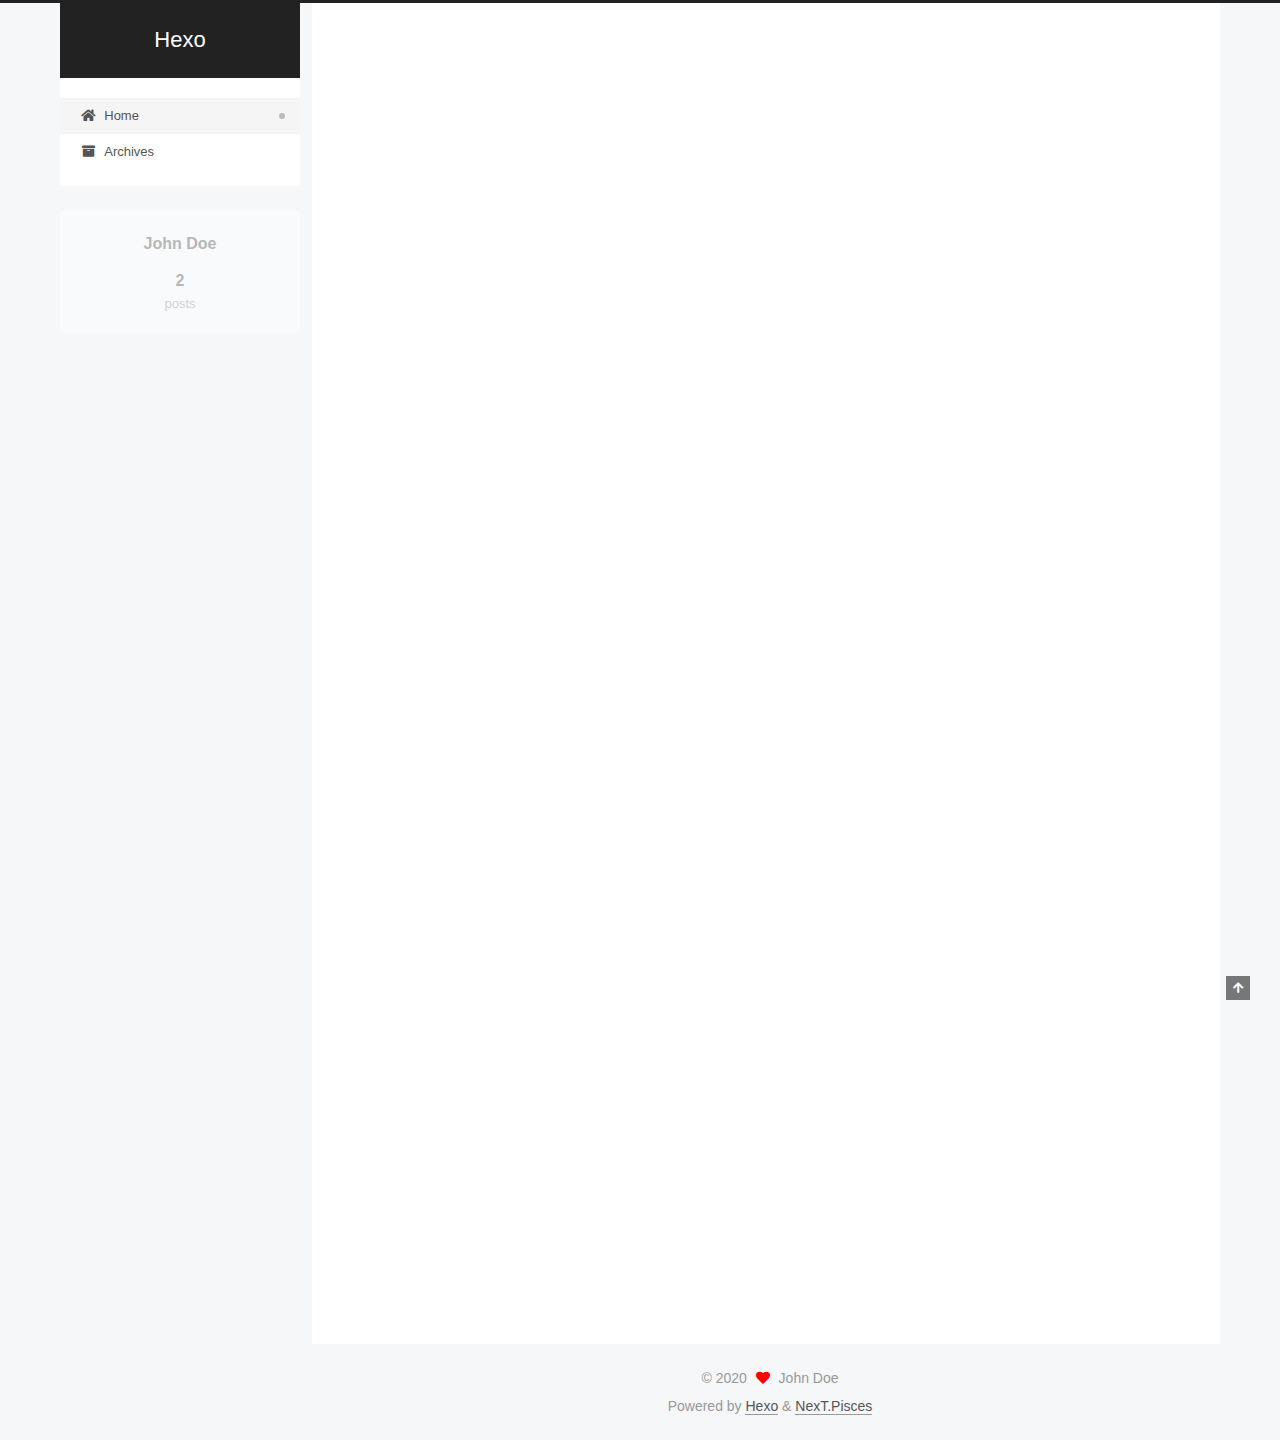
==== commit 9df1103b: "Site updated: 2020-08-18 10:48:46" ====
--- a/index.html
+++ b/index.html
@@ -17,7 +17,7 @@
 
 <script id="hexo-configurations">
     var NexT = window.NexT || {};
-    var CONFIG = {"hostname":"yoursite.com","root":"/","scheme":"Muse","version":"7.8.0","exturl":false,"sidebar":{"position":"left","display":"post","padding":18,"offset":12,"onmobile":false},"copycode":{"enable":false,"show_result":false,"style":null},"back2top":{"enable":true,"sidebar":false,"scrollpercent":false},"bookmark":{"enable":false,"color":"#222","save":"auto"},"fancybox":false,"mediumzoom":false,"lazyload":false,"pangu":false,"comments":{"style":"tabs","active":null,"storage":true,"lazyload":false,"nav":null},"algolia":{"hits":{"per_page":10},"labels":{"input_placeholder":"Search for Posts","hits_empty":"We didn't find any results for the search: ${query}","hits_stats":"${hits} results found in ${time} ms"}},"localsearch":{"enable":false,"trigger":"auto","top_n_per_article":1,"unescape":false,"preload":false},"motion":{"enable":true,"async":false,"transition":{"post_block":"fadeIn","post_header":"slideDownIn","post_body":"slideDownIn","coll_header":"slideLeftIn","sidebar":"slideUpIn"}}};
+    var CONFIG = {"hostname":"yoursite.com","root":"/","scheme":"Pisces","version":"7.8.0","exturl":false,"sidebar":{"position":"left","display":"post","padding":18,"offset":12,"onmobile":false},"copycode":{"enable":false,"show_result":false,"style":null},"back2top":{"enable":true,"sidebar":false,"scrollpercent":false},"bookmark":{"enable":false,"color":"#222","save":"auto"},"fancybox":false,"mediumzoom":false,"lazyload":false,"pangu":false,"comments":{"style":"tabs","active":null,"storage":true,"lazyload":false,"nav":null},"algolia":{"hits":{"per_page":10},"labels":{"input_placeholder":"Search for Posts","hits_empty":"We didn't find any results for the search: ${query}","hits_stats":"${hits} results found in ${time} ms"}},"localsearch":{"enable":false,"trigger":"auto","top_n_per_article":1,"unescape":false,"preload":false},"motion":{"enable":true,"async":false,"transition":{"post_block":"fadeIn","post_header":"slideDownIn","post_body":"slideDownIn","coll_header":"slideLeftIn","sidebar":"slideUpIn"}}};
   </script>
 
   <meta property="og:type" content="website">
@@ -368,7 +368,7 @@
   </span>
   <span class="author" itemprop="copyrightHolder">John Doe</span>
 </div>
-  <div class="powered-by">Powered by <a href="https://hexo.io/" class="theme-link" rel="noopener" target="_blank">Hexo</a> & <a href="https://muse.theme-next.org/" class="theme-link" rel="noopener" target="_blank">NexT.Muse</a>
+  <div class="powered-by">Powered by <a href="https://hexo.io/" class="theme-link" rel="noopener" target="_blank">Hexo</a> & <a href="https://pisces.theme-next.org/" class="theme-link" rel="noopener" target="_blank">NexT.Pisces</a>
   </div>
 
         
@@ -394,7 +394,7 @@
 <script src="/js/motion.js"></script>
 
 
-<script src="/js/schemes/muse.js"></script>
+<script src="/js/schemes/pisces.js"></script>
 
 
 <script src="/js/next-boot.js"></script>
--- a/css/main.css
+++ b/css/main.css
@@ -1,5 +1,5 @@
 :root {
-  --body-bg-color: #fff;
+  --body-bg-color: #f5f7f9;
   --content-bg-color: #fff;
   --card-bg-color: #f5f5f5;
   --text-color: #555;
@@ -11,11 +11,11 @@
   --table-row-odd-bg-color: #f9f9f9;
   --table-row-hover-bg-color: #f5f5f5;
   --menu-item-bg-color: #f5f5f5;
-  --btn-default-bg: #222;
-  --btn-default-color: #fff;
-  --btn-default-border-color: #222;
-  --btn-default-hover-bg: #fff;
-  --btn-default-hover-color: #222;
+  --btn-default-bg: #fff;
+  --btn-default-color: #555;
+  --btn-default-border-color: #555;
+  --btn-default-hover-bg: #222;
+  --btn-default-hover-color: #fff;
   --btn-default-hover-border-color: #222;
 }
 html {
@@ -314,7 +314,7 @@
 .btn {
   background: var(--btn-default-bg);
   border: 2px solid var(--btn-default-border-color);
-  border-radius: 0;
+  border-radius: 2px;
   color: var(--btn-default-color);
   display: inline-block;
   font-size: 0.875em;
@@ -921,16 +921,16 @@
 }
 .main-inner {
   margin: 0 auto;
-  width: 700px;
+  width: calc(100% - 20px);
 }
 @media (min-width: 1200px) {
   .main-inner {
-    width: 800px;
+    width: 1160px;
   }
 }
 @media (min-width: 1600px) {
   .main-inner {
-    width: 900px;
+    width: 73%;
   }
 }
 @media (max-width: 767px) {
@@ -943,16 +943,16 @@
 }
 .header-inner {
   margin: 0 auto;
-  width: 700px;
+  width: calc(100% - 20px);
 }
 @media (min-width: 1200px) {
   .header-inner {
-    width: 800px;
+    width: 1160px;
   }
 }
 @media (min-width: 1600px) {
   .header-inner {
-    width: 900px;
+    width: 73%;
   }
 }
 .site-brand-container {
@@ -991,7 +991,7 @@
   margin: 0;
 }
 .site-subtitle {
-  color: #999;
+  color: #ddd;
   font-size: 0.8125em;
   margin: 10px 0;
 }
@@ -1136,22 +1136,22 @@
   display: inline-block;
 }
 .site-author-image {
-  border: 2px solid #333;
+  border: 1px solid #eee;
   display: block;
   margin: 0 auto;
-  max-width: 96px;
+  max-width: 120px;
   padding: 2px;
 }
 .site-author-name {
-  color: #f5f5f5;
-  font-weight: normal;
-  margin: 5px 0 0;
+  color: var(--text-color);
+  font-weight: 600;
+  margin: 0;
   text-align: center;
 }
 .site-description {
   color: #999;
-  font-size: 1em;
-  margin-top: 5px;
+  font-size: 0.8125em;
+  margin-top: 0;
   text-align: center;
 }
 .links-of-author {
@@ -1168,7 +1168,7 @@
 }
 .links-of-author a::before,
 .links-of-author span.exturl::before {
-  background: #ff30ff;
+  background: #c2906c;
   border-radius: 50%;
   content: ' ';
   display: inline-block;
@@ -1246,7 +1246,7 @@
 }
 .sidebar-nav li {
   border-bottom: 1px solid transparent;
-  color: #666;
+  color: var(--text-color);
   cursor: pointer;
   display: inline-block;
   font-size: 0.875em;
@@ -1255,14 +1255,14 @@
   margin-left: 10px;
 }
 .sidebar-nav li:hover {
-  color: #f5f5f5;
+  color: #fc6423;
 }
 .sidebar-nav .sidebar-nav-active {
-  border-bottom-color: #87daff;
-  color: #87daff;
+  border-bottom-color: #fc6423;
+  color: #fc6423;
 }
 .sidebar-nav .sidebar-nav-active:hover {
-  color: #87daff;
+  color: #fc6423;
 }
 .sidebar-panel {
   display: none;
@@ -1291,7 +1291,7 @@
   }
 }
 .sidebar-toggle:hover .toggle-line {
-  background: #87daff;
+  background: #fc6423;
 }
 .post-toc {
   font-size: 0.875em;
@@ -1330,14 +1330,14 @@
   display: block;
 }
 .post-toc .nav .active > a {
-  border-bottom-color: #87daff;
-  color: #87daff;
+  border-bottom-color: #fc6423;
+  color: #fc6423;
 }
 .post-toc .nav .active-current > a {
-  color: #87daff;
+  color: #fc6423;
 }
 .post-toc .nav .active-current > a:hover {
-  color: #87daff;
+  color: #fc6423;
 }
 .site-state {
   display: flex;
@@ -1352,20 +1352,20 @@
   padding: 0 15px;
 }
 .site-state-item:not(:first-child) {
-  border-left: 1px solid #333;
+  border-left: 1px solid #eee;
 }
 .site-state-item a {
   border-bottom: none;
 }
 .site-state-item-count {
   display: block;
-  font-size: 1.25em;
+  font-size: 1em;
   font-weight: 600;
   text-align: center;
 }
 .site-state-item-name {
-  color: inherit;
-  font-size: 0.875em;
+  color: #999;
+  font-size: 0.8125em;
 }
 .footer {
   color: #999;
@@ -1382,16 +1382,16 @@
   box-sizing: border-box;
   margin: 0 auto;
   text-align: center;
-  width: 700px;
+  width: calc(100% - 20px);
 }
 @media (min-width: 1200px) {
   .footer-inner {
-    width: 800px;
+    width: 1160px;
   }
 }
 @media (min-width: 1600px) {
   .footer-inner {
-    width: 900px;
+    width: 73%;
   }
 }
 .languages {
@@ -1489,7 +1489,7 @@
   color: #fff;
   cursor: pointer;
   left: 30px;
-  opacity: 1;
+  opacity: 0.6;
   padding: 0 6px;
   position: fixed;
   transition-property: bottom;
@@ -1500,10 +1500,10 @@
   display: none;
 }
 .back-to-top:hover {
-  color: #87daff;
+  color: #fc6423;
 }
 .back-to-top.back-to-top-on {
-  bottom: 19px;
+  bottom: 30px;
 }
 @media (max-width: 991px) {
   .back-to-top {
@@ -2141,151 +2141,301 @@
 .tag-cloud a:hover {
   color: var(--link-hover-color) !important;
 }
-@media (max-width: 767px) {
-  .header-inner,
-  .main-inner,
+.header {
+  margin: 0 auto;
+  position: relative;
+  width: calc(100% - 20px);
+}
+@media (min-width: 1200px) {
+  .header {
+    width: 1160px;
+  }
+}
+@media (min-width: 1600px) {
+  .header {
+    width: 73%;
+  }
+}
+@media (max-width: 991px) {
+  .header {
+    width: auto;
+  }
+}
+.header-inner {
+  background: var(--content-bg-color);
+  border-radius: initial;
+  box-shadow: initial;
+  overflow: hidden;
+  padding: 0;
+  position: absolute;
+  top: 0;
+  width: 240px;
+}
+@media (min-width: 1200px) {
+  .header-inner {
+    width: 240px;
+  }
+}
+@media (max-width: 991px) {
+  .header-inner {
+    border-radius: initial;
+    position: relative;
+    width: auto;
+  }
+}
+.main-inner {
+  align-items: flex-start;
+  display: flex;
+  justify-content: space-between;
+  flex-direction: row-reverse;
+}
+@media (max-width: 991px) {
+  .main-inner {
+    width: auto;
+  }
+}
+.content-wrap {
+  background: var(--content-bg-color);
+  border-radius: initial;
+  box-shadow: initial;
+  box-sizing: border-box;
+  padding: 40px;
+  width: calc(100% - 252px);
+}
+@media (max-width: 991px) {
+  .content-wrap {
+    border-radius: initial;
+    padding: 20px;
+    width: 100%;
+  }
+}
+.footer-inner {
+  padding-left: 260px;
+}
+.back-to-top {
+  left: auto;
+  right: 30px;
+}
+@media (max-width: 991px) {
+  .back-to-top {
+    right: 20px;
+  }
+}
+@media (max-width: 991px) {
   .footer-inner {
+    padding-left: 0;
+    padding-right: 0;
     width: auto;
   }
 }
-.header-inner {
-  padding-top: 100px;
-}
-@media (max-width: 767px) {
-  .header-inner {
-    padding-top: 50px;
-  }
-}
-.main-inner {
-  padding-bottom: 60px;
-}
-.content {
-  padding-top: 70px;
-}
-@media (max-width: 767px) {
-  .content {
-    padding-top: 35px;
-  }
-}
-embed {
+.site-brand-container {
+  background: #222;
+}
+@media (max-width: 991px) {
+  .site-brand-container {
+    box-shadow: 0 0 16px rgba(0,0,0,0.5);
+  }
+}
+.site-meta {
+  padding: 20px 0;
+}
+.brand {
+  padding: 0;
+}
+.site-subtitle {
+  margin: 10px 10px 0;
+}
+.custom-logo-image {
+  margin-top: 20px;
+}
+@media (max-width: 991px) {
+  .custom-logo-image {
+    display: none;
+  }
+}
+@media (min-width: 768px) and (max-width: 991px) {
+  .site-nav-toggle,
+  .site-nav-right {
+    display: flex;
+    flex-direction: column;
+    justify-content: center;
+  }
+}
+.site-nav-toggle .toggle,
+.site-nav-right .toggle {
+  color: #fff;
+}
+.site-nav-toggle .toggle .toggle-line,
+.site-nav-right .toggle .toggle-line {
+  background: #fff;
+}
+@media (min-width: 768px) and (max-width: 991px) {
+  .site-nav {
+    display: none;
+  }
+}
+.menu .menu-item {
   display: block;
-  margin: 0 auto 25px auto;
-}
-.custom-logo .site-meta-headline {
-  text-align: center;
-}
-.custom-logo .site-title {
-  color: #222;
-  margin: 10px auto 0;
-}
-.custom-logo .site-title a {
-  border: 0;
-}
-.custom-logo-image {
-  background: #fff;
-  margin: 0 auto;
-  max-width: 150px;
-  padding: 5px;
-}
-.brand {
-  background: var(--btn-default-bg);
-}
-@media (max-width: 767px) {
-  .site-nav {
-    border-bottom: 1px solid #ddd;
-    border-top: 1px solid #ddd;
-    left: 0;
-    margin: 0;
-    padding: 0;
-    width: 100%;
-  }
-}
-@media (max-width: 767px) {
-  .menu {
-    text-align: left;
-  }
-}
-.menu-item-active a,
-.menu .menu-item a:hover,
-.menu .menu-item span.exturl:hover {
-  background: transparent;
-  border-bottom: 1px solid var(--link-hover-color) !important;
-}
-@media (max-width: 767px) {
-  .menu-item-active a,
-  .menu .menu-item a:hover,
-  .menu .menu-item span.exturl:hover {
-    border-bottom: 1px dotted #ddd !important;
-  }
-}
-@media (max-width: 767px) {
-  .menu .menu-item {
-    margin: 0 10px;
-  }
+  margin: 0;
 }
 .menu .menu-item a,
 .menu .menu-item span.exturl {
-  border-bottom: 1px solid transparent;
-}
-@media (max-width: 767px) {
-  .menu .menu-item a,
-  .menu .menu-item span.exturl {
-    padding: 5px 10px;
-  }
-}
-@media (min-width: 768px) {
-  .menu .menu-item .fa,
-  .menu .menu-item .fab,
-  .menu .menu-item .far,
-  .menu .menu-item .fas {
-    display: block;
-    line-height: 2;
-    margin-right: 0;
-    width: 100%;
+  padding: 5px 20px;
+  position: relative;
+  text-align: left;
+  transition-property: background-color;
+}
+@media (max-width: 991px) {
+  .menu .menu-item.menu-item-search {
+    display: none;
   }
 }
 .menu .menu-item .badge {
-  background: #eee;
-  padding: 1px 4px;
+  background: #ccc;
+  border-radius: 10px;
+  color: #fff;
+  float: right;
+  padding: 2px 5px;
+  text-shadow: 1px 1px 0 rgba(0,0,0,0.1);
+  vertical-align: middle;
+}
+.main-menu .menu-item-active a::after {
+  background: #bbb;
+  border-radius: 50%;
+  content: ' ';
+  height: 6px;
+  margin-top: -3px;
+  position: absolute;
+  right: 15px;
+  top: 50%;
+  width: 6px;
 }
 .sub-menu {
-  margin: 10px 0;
+  background: var(--content-bg-color);
+  border-bottom: 1px solid #ddd;
+  margin: 0;
+  padding: 6px 0;
 }
 .sub-menu .menu-item {
   display: inline-block;
 }
+.sub-menu .menu-item a,
+.sub-menu .menu-item span.exturl {
+  background: transparent;
+  margin: 5px 10px;
+  padding: initial;
+}
+.sub-menu .menu-item a:hover,
+.sub-menu .menu-item span.exturl:hover {
+  background: transparent;
+  color: #fc6423;
+}
+.sub-menu .menu-item-active a {
+  border-bottom-color: #fc6423;
+  color: #fc6423;
+}
+.sub-menu .menu-item-active a:hover {
+  border-bottom-color: #fc6423;
+}
 .sidebar {
-  left: -320px;
-}
-.sidebar.sidebar-active {
-  left: 0;
-}
-.sidebar {
-  width: 320px;
-  z-index: 1200;
-  transition-delay: 0s;
-  transition-duration: 0.2s;
-  transition-timing-function: ease-out;
-}
-.sidebar a,
-.sidebar span.exturl {
-  border-bottom-color: #555;
-  color: #999;
-}
-.sidebar a:hover,
-.sidebar span.exturl:hover {
-  border-bottom-color: #eee;
-  color: #eee;
-}
-.links-of-blogroll-item {
-  padding: 2px 10px;
-}
-.links-of-blogroll-item a,
-.links-of-blogroll-item span.exturl {
+  background: var(--body-bg-color);
+  box-shadow: none;
+  margin-top: 100%;
+  position: static;
+  width: 240px;
+}
+@media (max-width: 991px) {
+  .sidebar {
+    display: none;
+  }
+}
+.sidebar-toggle {
+  display: none;
+}
+.sidebar-inner {
+  background: var(--content-bg-color);
+  border-radius: initial;
+  box-shadow: initial;
+  box-sizing: border-box;
+  color: var(--text-color);
+  width: 240px;
+  opacity: 0;
+}
+.sidebar-inner.affix {
+  position: fixed;
+  top: 12px;
+}
+.sidebar-inner.affix-bottom {
+  position: absolute;
+}
+.site-state-item {
+  padding: 0 10px;
+}
+.sidebar-button {
+  border-bottom: 1px dotted #ccc;
+  border-top: 1px dotted #ccc;
+  margin-top: 10px;
+  text-align: center;
+}
+.sidebar-button a {
+  border: 0;
+  color: #fc6423;
+  display: block;
+}
+.sidebar-button a:hover {
+  background: none;
+  border: 0;
+  color: #e34603;
+}
+.sidebar-button a:hover .fa,
+.sidebar-button a:hover .fab,
+.sidebar-button a:hover .far,
+.sidebar-button a:hover .fas {
+  color: #e34603;
+}
+.links-of-author {
+  display: flex;
+  flex-wrap: wrap;
+  margin-top: 10px;
+  justify-content: center;
+}
+.links-of-author-item {
+  margin: 5px 0 0;
+  width: 50%;
+}
+.links-of-author-item a,
+.links-of-author-item span.exturl {
   box-sizing: border-box;
   display: inline-block;
-  max-width: 280px;
+  margin-bottom: 0;
+  margin-right: 0;
+  max-width: 216px;
   overflow: hidden;
+  padding: 0 5px;
   text-overflow: ellipsis;
   white-space: nowrap;
 }
+.links-of-author-item a,
+.links-of-author-item span.exturl {
+  border-bottom: none;
+  display: block;
+  text-decoration: none;
+}
+.links-of-author-item a::before,
+.links-of-author-item span.exturl::before {
+  display: none;
+}
+.links-of-author-item a:hover,
+.links-of-author-item span.exturl:hover {
+  background: var(--body-bg-color);
+  border-radius: 4px;
+}
+.links-of-author-item .fa,
+.links-of-author-item .fab,
+.links-of-author-item .far,
+.links-of-author-item .fas {
+  margin-right: 2px;
+}
+.links-of-blogroll-item {
+  padding: 0;
+}
